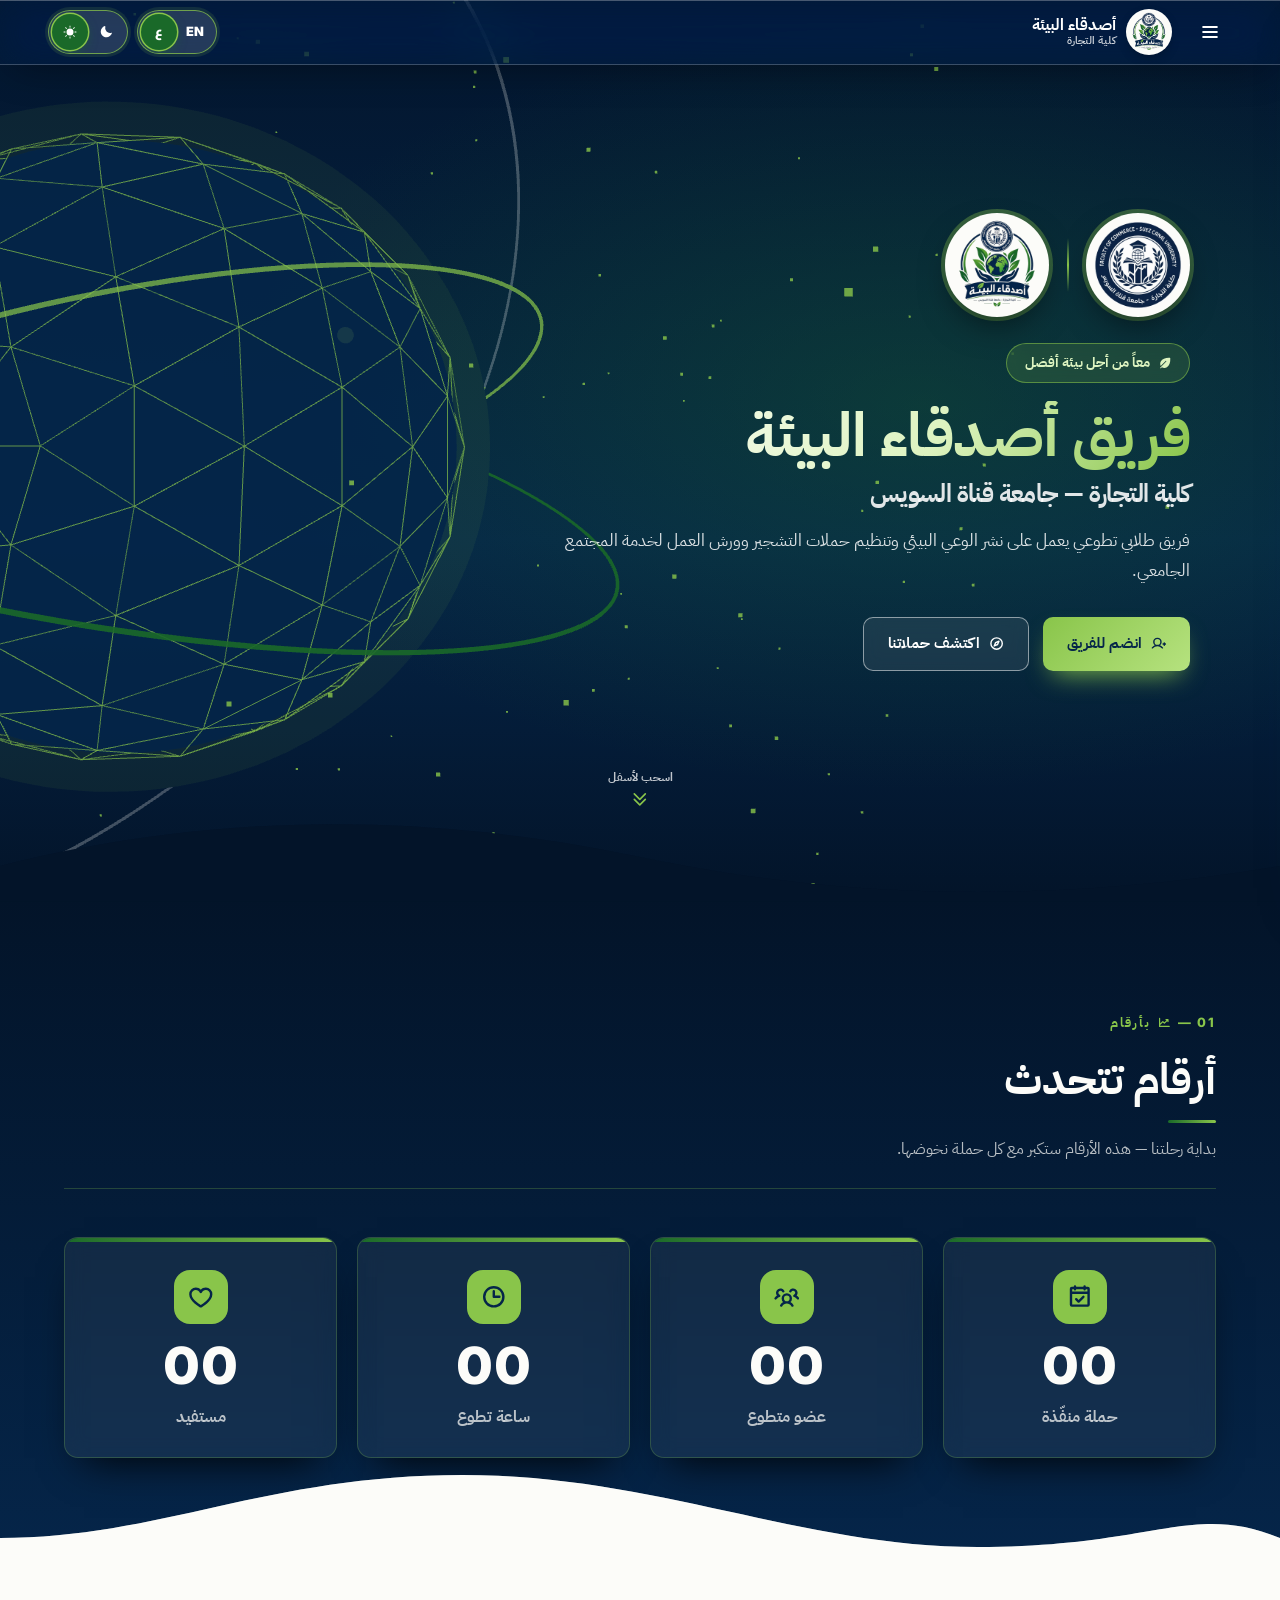
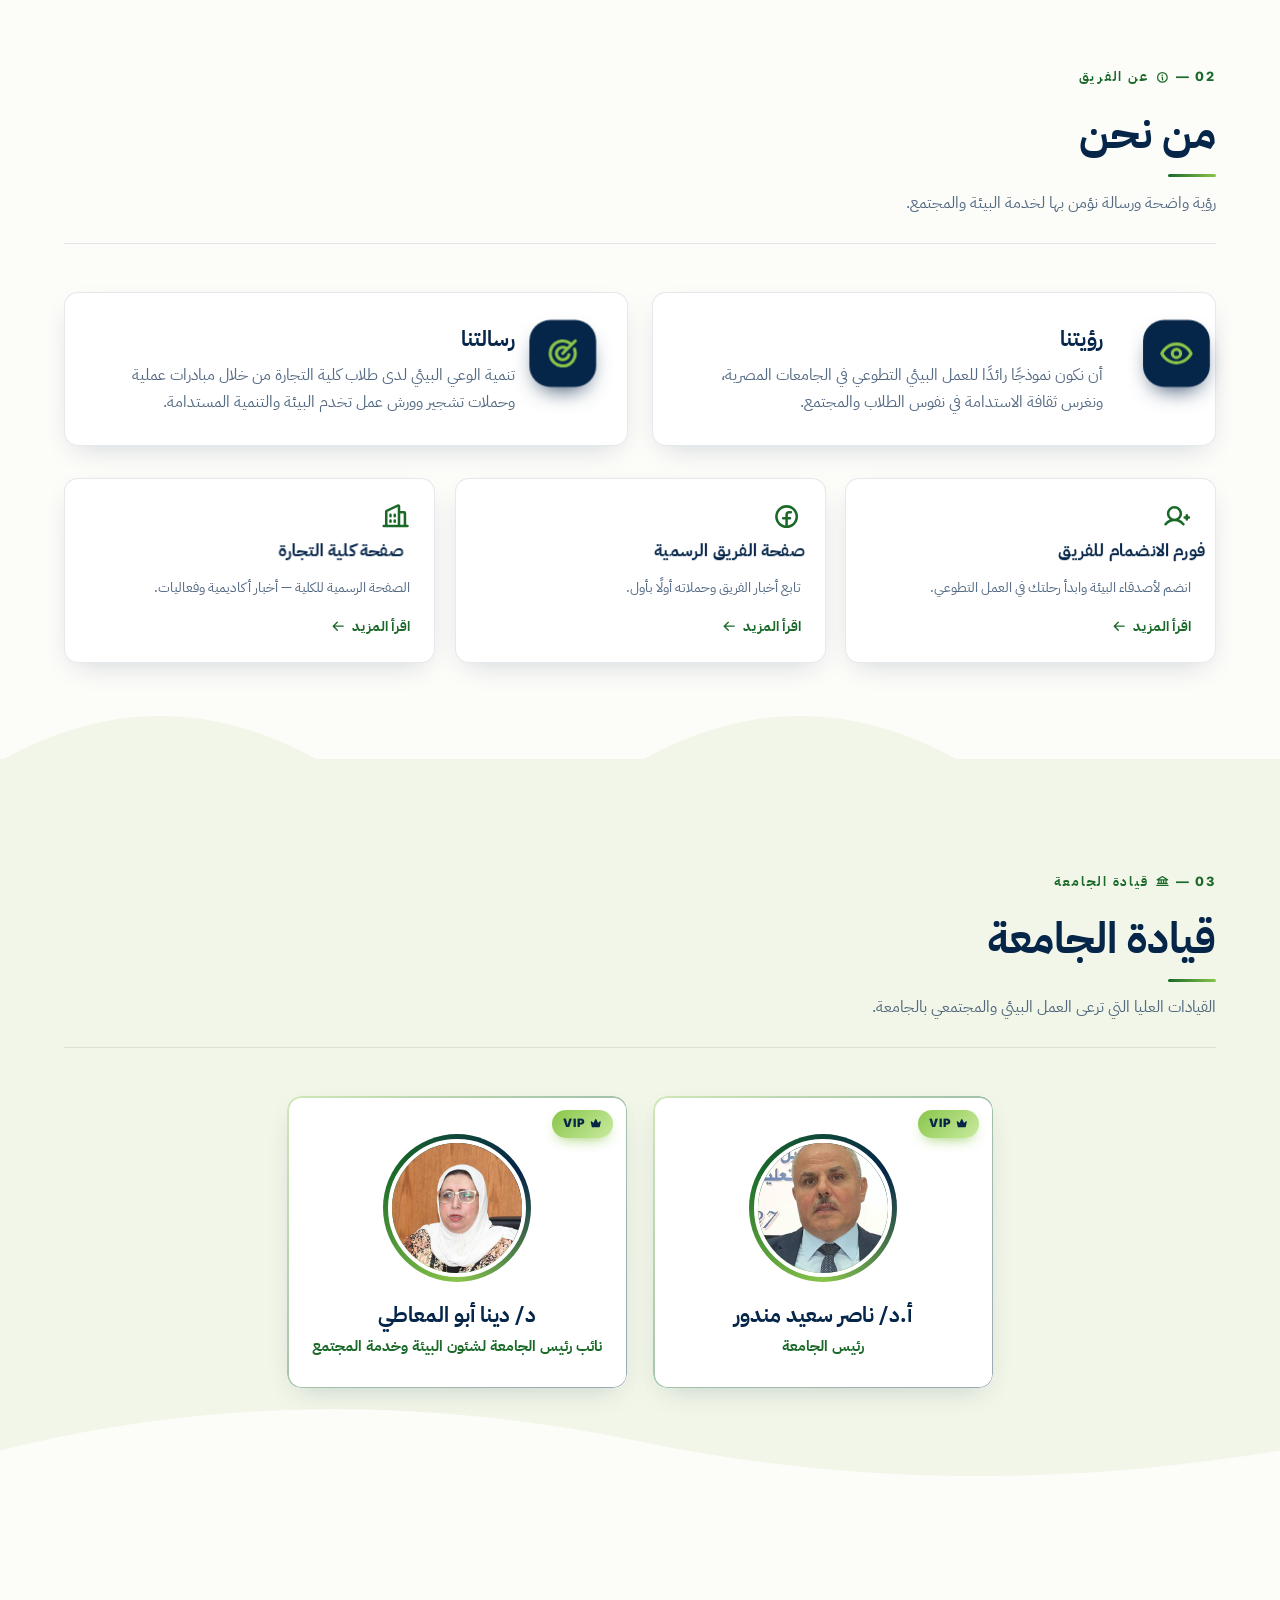
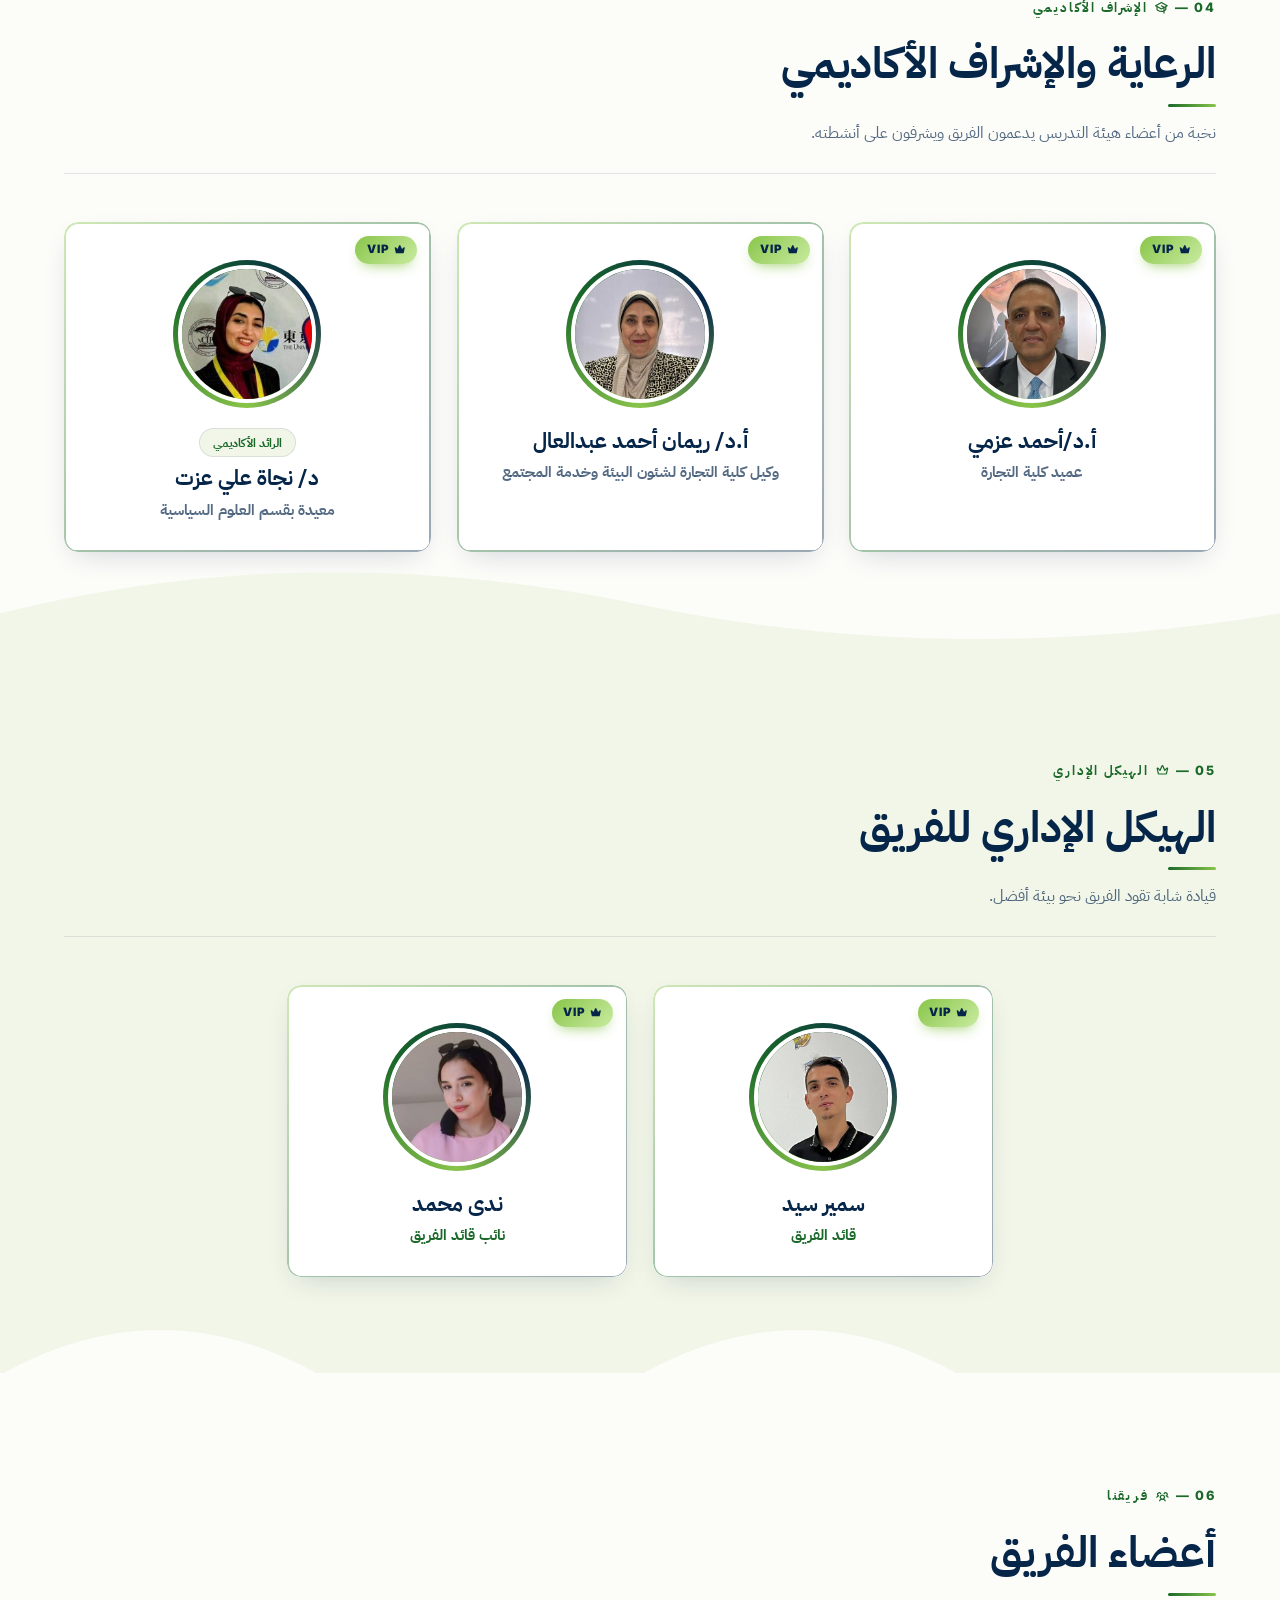
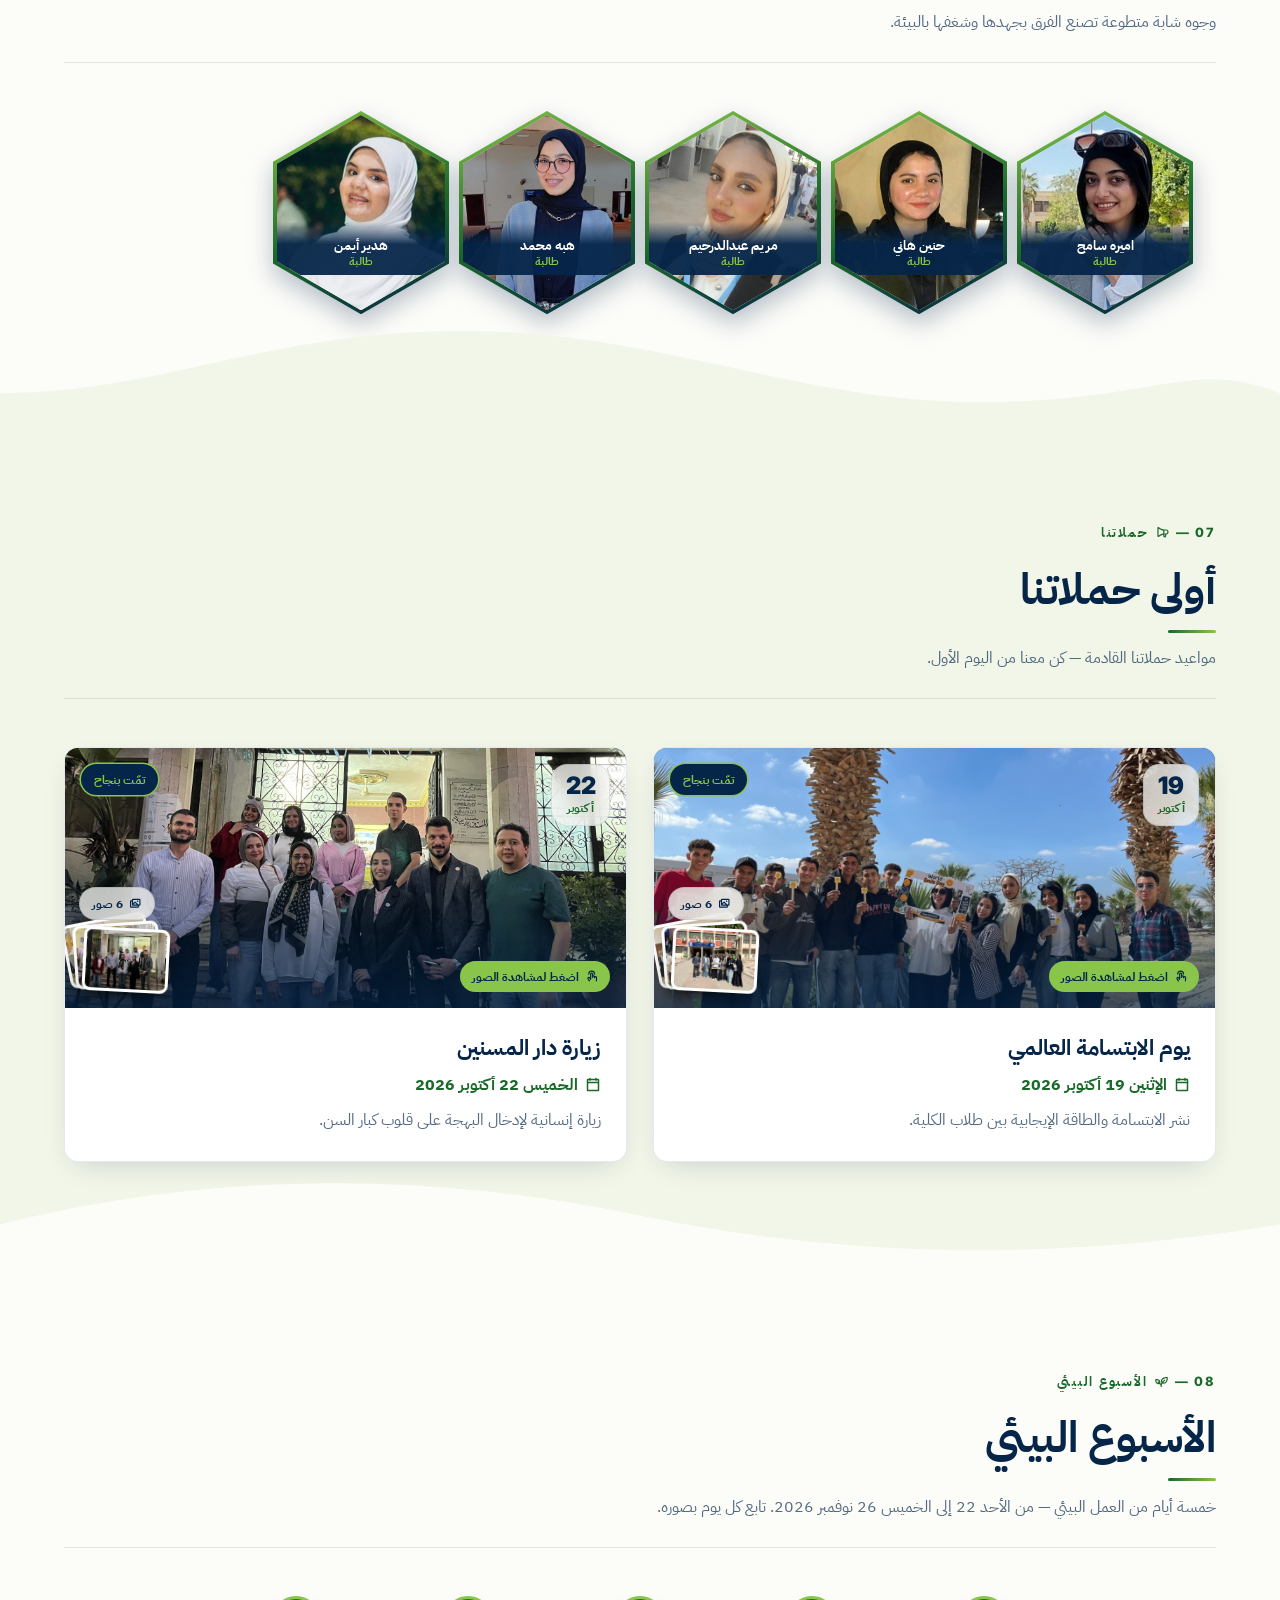
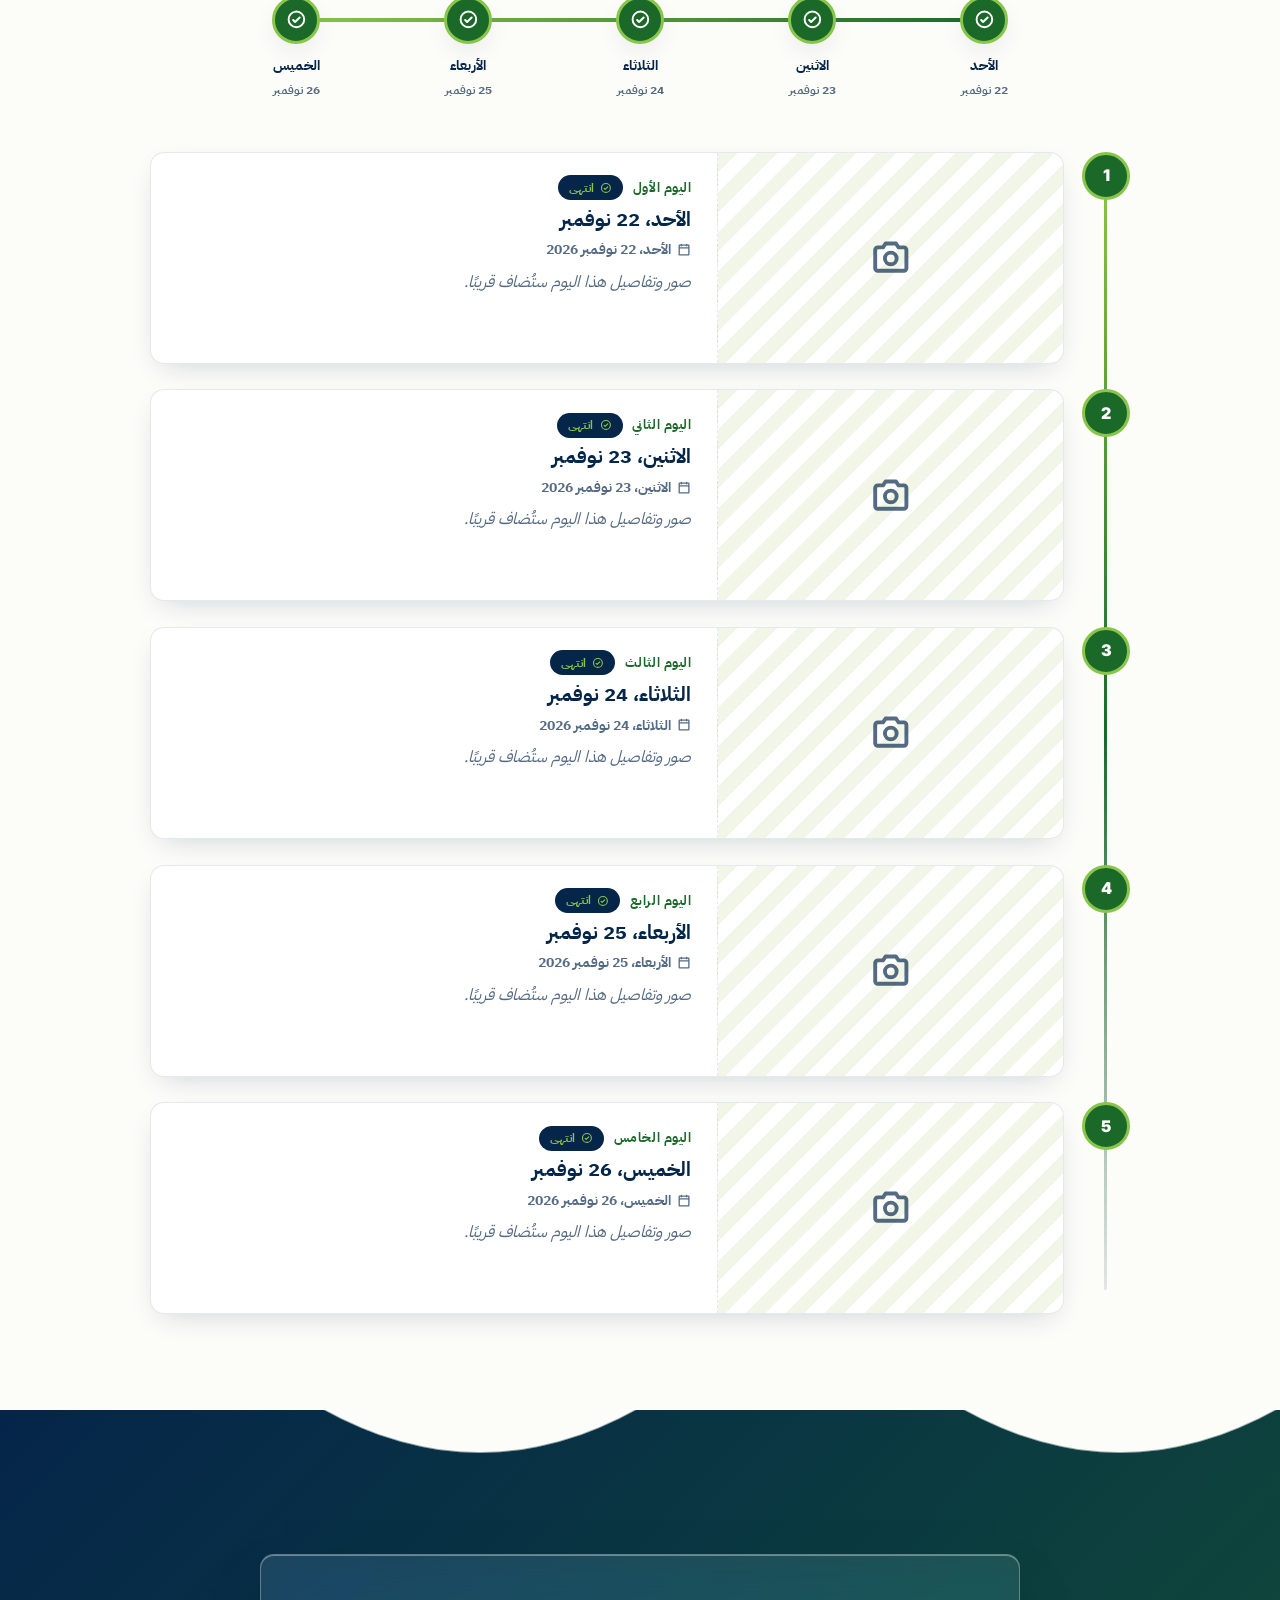
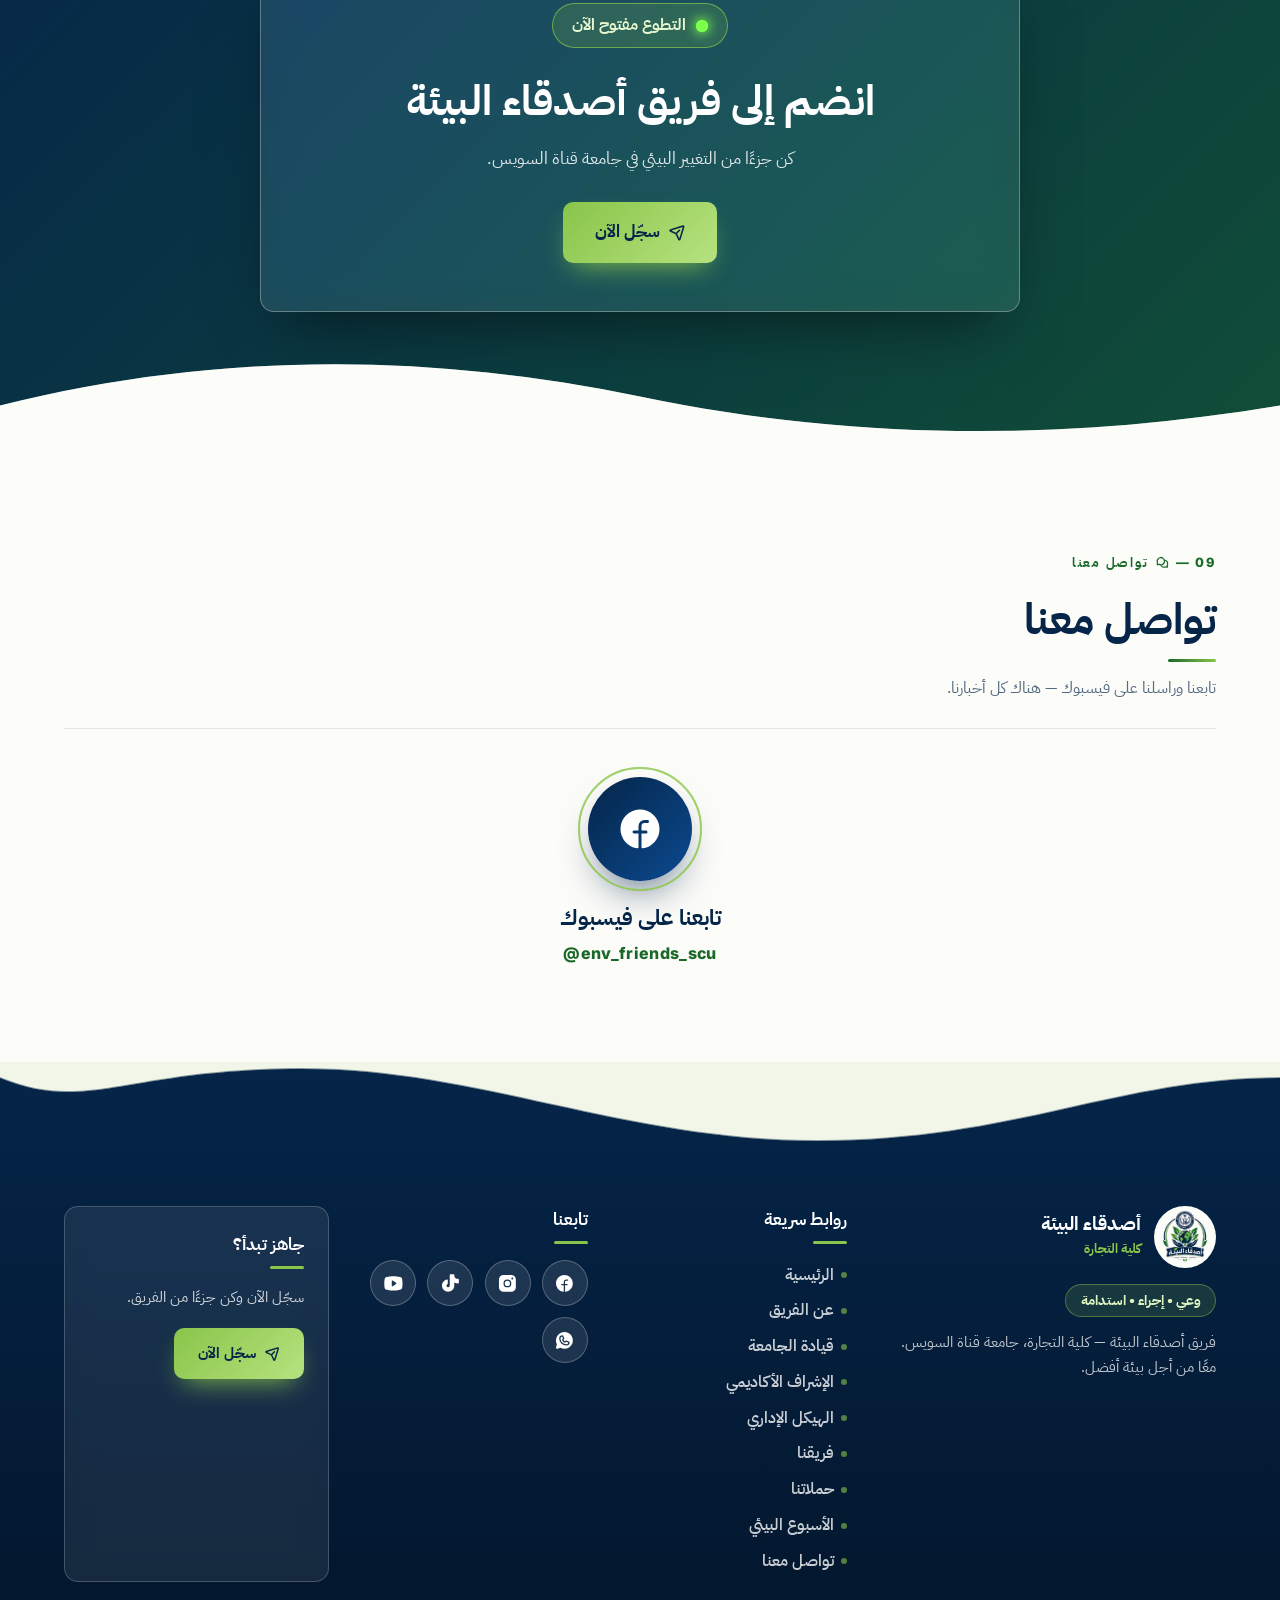
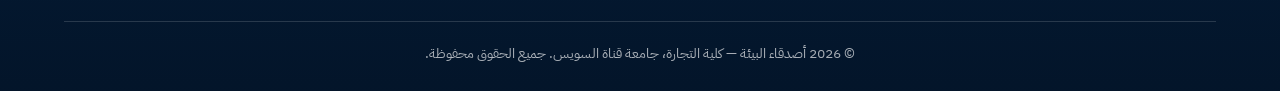
==== index.html @ d3c247b7 "Eco week section: day rail + timeline with per-day photo galleries Co-Authored-By: Claude Opus 5.5 <" ====
<!DOCTYPE html>
<html lang="ar" dir="rtl">
<head>
<meta charset="UTF-8" />
<meta name="viewport" content="width=device-width, initial-scale=1.0" />
<title>أصدقاء البيئة — كلية التجارة | جامعة قناة السويس</title>
<meta name="description" content="فريق أصدقاء البيئة — كلية التجارة، جامعة قناة السويس. معًا من أجل بيئة أفضل." />
<meta name="theme-color" content="#052549" />
<script>
  /* تطبيق الثيم واللغة قبل الرسم عشان مفيش وميض */
  (function(){
    try{
      var th = localStorage.getItem('ef-theme');
      if(!th) th = window.matchMedia && matchMedia('(prefers-color-scheme: dark)').matches ? 'dark' : 'light';
      var lg = localStorage.getItem('ef-lang') || 'ar';
      var d = document.documentElement;
      d.setAttribute('data-theme', th); d.setAttribute('data-lang', lg);
      d.setAttribute('lang', lg); d.setAttribute('dir', lg === 'ar' ? 'rtl' : 'ltr');
    }catch(e){}
  })();
</script>
<link rel="preconnect" href="https://fonts.googleapis.com">
<link rel="preconnect" href="https://fonts.gstatic.com" crossorigin>
<link href="https://fonts.googleapis.com/css2?family=IBM+Plex+Sans+Arabic:wght@400;600;700&family=Cairo:wght@400;600;700;800;900&family=Inter:wght@400;500;600;700;800;900&display=swap" rel="stylesheet">
<link rel="stylesheet" href="styles.css" />
<link rel="stylesheet" href="v2.css" />
<link rel="icon" type="image/png" href="./Gemini_Generated_Image_sizaexsizaexsiza-removebg-preview.png" />
</head>
<body>
<a class="skip-link" href="#stats" data-i18n="skip"></a>

<!-- ═════════ NAVBAR ═════════ -->
<header id="navbar" class="header">
  <div class="header-inner">
    <button class="icon-btn nav-burger" id="nav-burger" data-i18n-aria="menu"><i class="ph-bold ph-list"></i></button>
    <a href="#hero" class="nav-brand">
      <img id="brand-logo" alt="" />
      <span class="brand-text"><strong data-i18n="brand"></strong><small data-i18n="brandSub"></small></span>
    </a>
    <nav class="nav-desktop"><div class="nav-list" id="nav-list"></div></nav>
    <div class="nav-actions">
      <button class="switch lang-switch" id="lang-toggle" data-i18n-aria="langLabel" type="button">
        <span class="seg">ع</span><span class="seg">EN</span><span class="thumb"></span>
      </button>
      <button class="switch theme-switch" id="theme-toggle" role="switch" data-i18n-aria="themeLabel" type="button">
        <i class="ph-fill ph-sun seg"></i><i class="ph-fill ph-moon seg"></i><span class="thumb"></span>
      </button>
      <a href="#join" class="nav-cta" data-i18n="navJoin"></a>
    </div>
  </div>
</header>
<div class="drawer-overlay" id="drawer-overlay"></div>
<aside class="drawer" id="drawer">
  <button class="icon-btn drawer-close" id="drawer-close"><i class="ph-bold ph-x"></i></button>
  <div class="drawer-list" id="drawer-list"></div>
</aside>

<main>
<!-- ═════════ HERO ═════════ -->
<section id="hero" class="hero">
  <div class="hero-bg" data-bg="hero"></div>
  <div class="hero-overlay"></div>
  <div class="leaves" id="leaves" aria-hidden="true"></div>
  <canvas id="globe" aria-hidden="true"></canvas>
  <div class="hero-inner">
    <div class="hero-logos reveal">
      <img id="hero-logo-1" alt="" /><span class="logo-sep"></span><img id="hero-logo-2" alt="" />
    </div>
    <span class="hero-pill reveal"><i class="ph-fill ph-leaf"></i><span data-i18n="heroPill"></span></span>
    <h1 class="hero-title reveal"><span data-i18n="heroTitle"></span><em data-i18n="heroTitle2"></em></h1>
    <p class="hero-sub reveal" data-i18n="heroSub"></p>
    <div class="hero-buttons reveal">
      <a href="#join" class="btn btn-primary"><i class="ph-bold ph-user-plus"></i><span data-i18n="heroBtn1"></span></a>
      <a href="#campaigns" class="btn btn-ghost"><i class="ph-bold ph-compass"></i><span data-i18n="heroBtn2"></span></a>
    </div>
  </div>
  <a href="#stats" class="scroll-hint"><span data-i18n="scroll"></span><i class="ph-bold ph-caret-double-down"></i></a>
</section>

<!-- ═════════ STATS ═════════ -->
<section id="stats" class="section s-alt">
  <div class="wave" data-wave="1"></div>
  <div class="container">
    <header class="sec-head reveal"><span class="pill"><i class="ph-bold ph-chart-line-up"></i><span data-i18n="statsPill"></span></span><h2 data-i18n="statsTitle"></h2><p data-i18n="statsSub"></p></header>
    <div class="stats-grid" id="stats-grid"></div>
  </div>
</section>

<!-- ═════════ ABOUT ═════════ -->
<section id="about" class="section s-base">
  <div class="wave" data-wave="2"></div>
  <div class="container">
    <header class="sec-head reveal"><span class="pill"><i class="ph-bold ph-info"></i><span data-i18n="aboutPill"></span></span><h2 data-i18n="aboutTitle"></h2><p data-i18n="aboutSub"></p></header>
    <div class="about-cards" id="about-cards"></div>
    <div class="link-cards" id="link-cards"></div>
  </div>
</section>

<!-- ═════════ UNIVERSITY ═════════ -->
<section id="university" class="section s-alt">
  <div class="wave" data-wave="3"></div>
  <div class="container">
    <header class="sec-head reveal"><span class="pill"><i class="ph-bold ph-bank"></i><span data-i18n="univPill"></span></span><h2 data-i18n="univTitle"></h2><p data-i18n="univSub"></p></header>
    <div class="vip-grid leaders" id="university-grid"></div>
  </div>
</section>

<!-- ═════════ SUPERVISION ═════════ -->
<section id="supervision" class="section s-base">
  <div class="wave" data-wave="1"></div>
  <div class="container">
    <header class="sec-head reveal"><span class="pill"><i class="ph-bold ph-graduation-cap"></i><span data-i18n="supPill"></span></span><h2 data-i18n="supTitle"></h2><p data-i18n="supSub"></p></header>
    <div class="vip-grid" id="supervision-grid"></div>
  </div>
</section>

<!-- ═════════ LEADERSHIP ═════════ -->
<section id="leadership" class="section s-alt">
  <div class="wave" data-wave="1"></div>
  <div class="container">
    <header class="sec-head reveal"><span class="pill"><i class="ph-bold ph-crown-simple"></i><span data-i18n="leadPill"></span></span><h2 data-i18n="leadTitle"></h2><p data-i18n="leadSub"></p></header>
    <div class="vip-grid leaders" id="leadership-grid"></div>
  </div>
</section>

<!-- ═════════ TEAM ═════════ -->
<section id="team" class="section s-base">
  <div class="wave" data-wave="3"></div>
  <div class="container">
    <header class="sec-head reveal"><span class="pill"><i class="ph-bold ph-users-three"></i><span data-i18n="teamPill"></span></span><h2 data-i18n="teamTitle"></h2><p data-i18n="teamSub"></p></header>
    <div class="team-grid" id="team-grid"></div>
  </div>
</section>

<!-- ═════════ CAMPAIGNS ═════════ -->
<section id="campaigns" class="section s-alt">
  <div class="wave" data-wave="2"></div>
  <div class="container">
    <header class="sec-head reveal"><span class="pill"><i class="ph-bold ph-megaphone"></i><span data-i18n="campPill"></span></span><h2 data-i18n="campTitle"></h2><p data-i18n="campSub"></p></header>
    <div class="camp-grid" id="campaigns-grid"></div>
  </div>
</section>

<!-- ═════════ ECO WEEK ═════════ -->
<section id="eco-week" class="section s-base">
  <div class="wave" data-wave="1"></div>
  <div class="container">
    <header class="sec-head reveal"><span class="pill"><i class="ph-bold ph-plant"></i><span data-i18n="ecoPill"></span></span><h2 data-i18n="ecoTitle"></h2><p data-i18n="ecoSub"></p></header>
    <div class="eco-rail reveal" id="eco-rail"></div>
    <div class="eco-days" id="eco-days"></div>
  </div>
</section>

<!-- ═════════ JOIN ═════════ -->
<section id="join" class="section join">
  <div class="join-bg" data-bg="join"></div>
  <div class="join-overlay"></div>
  <div class="wave down" data-wave="3" data-from="base"></div>
  <div class="container join-inner">
    <div class="join-glass reveal">
      <span class="open-badge"><span class="pulse-dot"></span><span data-i18n="joinBadge"></span></span>
      <h2 data-i18n="joinTitle"></h2>
      <p data-i18n="joinSub"></p>
      <a href="#" class="btn btn-primary btn-lg" data-link="registrationForm"><i class="ph-bold ph-paper-plane-tilt"></i><span data-i18n="joinBtn"></span></a>
    </div>
  </div>
</section>

<!-- ═════════ CONTACT ═════════ -->
<section id="contact" class="section s-base contact">
  <div class="wave" data-wave="1"></div>
  <div class="container">
    <header class="sec-head reveal"><span class="pill"><i class="ph-bold ph-chats-circle"></i><span data-i18n="contactPill"></span></span><h2 data-i18n="contactTitle"></h2><p data-i18n="contactSub"></p></header>
    <a class="fb-orb reveal" id="contact-fb" target="_blank" rel="noopener">
      <span class="orb"><i class="ph-fill ph-facebook-logo"></i></span>
      <span class="orb-text"><strong data-i18n="contactFb"></strong><span id="contact-handle" dir="ltr"></span></span>
    </a>
  </div>
</section>
</main>

<!-- ═════════ FOOTER ═════════ -->
<footer class="footer">
  <div class="footer-bg" data-bg="footer"></div>
  <div class="footer-overlay"></div>
  <div class="wave down" data-wave="2" data-from="alt"></div>
  <div class="container footer-inner">
    <div class="footer-grid">
      <div class="footer-brand">
        <div class="footer-logo"><img id="footer-logo" alt="" /><div><strong data-i18n="brand"></strong><small data-i18n="brandSub"></small></div></div>
        <p class="footer-motto" data-i18n="footMotto"></p>
        <p class="footer-desc" data-i18n="footDesc"></p>
      </div>
      <div class="footer-col"><h3 data-i18n="footLinks"></h3><ul id="footer-links"></ul></div>
      <div class="footer-col"><h3 data-i18n="footFollow"></h3><div class="socials" id="socials"></div></div>
      <div class="footer-cta">
        <h3 data-i18n="footJoinTitle"></h3><p data-i18n="footJoinSub"></p>
        <a href="#" class="btn btn-primary" data-link="registrationForm"><i class="ph-bold ph-paper-plane-tilt"></i><span data-i18n="joinBtn"></span></a>
      </div>
    </div>
    <div class="footer-bottom"><p data-i18n="rights"></p></div>
  </div>
</footer>

<div class="toast" id="toast" role="status"></div>
<script src="config.js"></script>
<script src="icons.js"></script>
<script src="app.js"></script>
<script src="vendor/three.min.js"></script>
<script src="scene.js"></script>
</body>
</html>
---- styles.css ----
/* ════════════════════════════════════════════════════════════
   أصدقاء البيئة — الستايل
   الألوان الأساسية من اللوجو:
   #052549 كحلي · #1A6929 أخضر غامق · #89C54A أخضر فاتح · #FCFCF9 عاجي
════════════════════════════════════════════════════════════ */
:root{
  --navy:#052549; --emerald:#1A6929; --leaf:#89C54A; --ivory:#FCFCF9;
  --font-ar:'Cairo',system-ui,sans-serif; --font-en:'Inter','Cairo',system-ui,sans-serif;
  --max:1200px; --r:1.25rem;
  --ease:cubic-bezier(.2,.8,.2,1);
}
/* ── الوضع الفاتح ── */
:root,[data-theme="light"]{
  --bg:#FCFCF9; --bg-alt:#F1F6E8; --surface:#FFFFFF;
  --text:#052549; --muted:rgba(5,37,73,.68);
  --accent:#1A6929; --accent-2:#89C54A; --on-accent:#FCFCF9;
  --border:rgba(5,37,73,.1); --glass:rgba(252,252,249,.74);
  --shadow:0 10px 30px -12px rgba(5,37,73,.22); --shadow-lg:0 24px 50px -18px rgba(5,37,73,.35);
  --tile:#052549; --tile-ink:#89C54A;
}
/* ── الوضع الداكن ── */
[data-theme="dark"]{
  --bg:#052549; --bg-alt:#041d3b; --surface:#0A3265;
  --text:#FCFCF9; --muted:rgba(252,252,249,.72);
  --accent:#89C54A; --accent-2:#1A6929; --on-accent:#052549;
  --border:rgba(137,197,74,.2); --glass:rgba(5,37,73,.7);
  --shadow:0 10px 30px -12px rgba(0,0,0,.55); --shadow-lg:0 24px 50px -18px rgba(0,0,0,.7);
  --tile:#89C54A; --tile-ink:#052549;
}
*{box-sizing:border-box;margin:0;padding:0}
html{scroll-behavior:smooth;scroll-padding-top:90px}
body{font-family:var(--font-ar);background:var(--bg);color:var(--text);line-height:1.7;overflow-x:hidden;-webkit-font-smoothing:antialiased;transition:background .4s,color .4s}
[data-lang="en"] body{font-family:var(--font-en)}
img{max-width:100%;display:block}
a{color:inherit;text-decoration:none}
button{font:inherit;color:inherit;cursor:pointer;border:0;background:none}
ul{list-style:none}
.container{max-width:var(--max);margin:0 auto;padding:0 1.5rem;position:relative;z-index:3}

/* ═════ NAVBAR (بلور فخم) ═════ */
.header{position:fixed;top:14px;inset-inline:0;z-index:100;padding:0 14px;--nav-text:#fff}
.header.scrolled{--nav-text:var(--text)}
.header-inner{max-width:1240px;margin:0 auto;display:flex;align-items:center;gap:1rem;padding:.55rem .8rem .55rem 1rem;border-radius:999px;
  background:rgba(5,37,73,.28);border:1px solid rgba(255,255,255,.22);
  backdrop-filter:blur(22px) saturate(170%);-webkit-backdrop-filter:blur(22px) saturate(170%);
  box-shadow:0 12px 40px -14px rgba(0,0,0,.45),inset 0 1px 0 rgba(255,255,255,.28);transition:all .45s var(--ease);color:var(--nav-text)}
.header.scrolled .header-inner{background:var(--glass);border-color:var(--border);box-shadow:0 14px 40px -16px rgba(5,37,73,.4),inset 0 1px 0 rgba(255,255,255,.4);padding-block:.4rem}
.nav-brand{display:flex;align-items:center;gap:.65rem;flex-shrink:0}
.nav-brand img{width:46px;height:46px;object-fit:contain;background:var(--ivory);border-radius:50%;padding:3px;box-shadow:0 4px 12px -4px rgba(0,0,0,.4)}
.brand-text{display:flex;flex-direction:column;line-height:1.15}
.brand-text strong{font-weight:900;font-size:1rem}
.brand-text small{font-size:.7rem;opacity:.8;font-weight:600}
.nav-desktop{flex:1;display:flex;justify-content:center}
.nav-list{display:flex;gap:.15rem}
.nav-list a{position:relative;font-size:.85rem;font-weight:700;padding:.45rem .8rem;border-radius:999px;color:var(--nav-text);opacity:.9;transition:all .25s}
.nav-list a:hover{background:rgba(137,197,74,.2);opacity:1}
.nav-list a.active{background:var(--emerald);color:#fff;opacity:1;box-shadow:0 0 0 1.5px var(--leaf),0 6px 16px -6px rgba(26,105,41,.8)}
.nav-actions{display:flex;align-items:center;gap:.55rem;margin-inline-start:auto}
.nav-cta{font-weight:800;font-size:.85rem;padding:.55rem 1.2rem;border-radius:999px;color:var(--navy);background:linear-gradient(135deg,var(--leaf),#B6E27F);box-shadow:0 8px 20px -8px rgba(137,197,74,.9);transition:transform .2s,box-shadow .2s;white-space:nowrap}
.nav-cta:hover{transform:translateY(-2px);box-shadow:0 12px 24px -8px rgba(137,197,74,1)}
.icon-btn{width:44px;height:44px;border-radius:50%;display:grid;place-items:center;font-size:1.25rem}
.nav-burger{display:none;color:var(--nav-text)}

/* ── أزرار التبديل (لغة + ثيم) ── */
.switch{position:relative;direction:ltr;display:inline-grid;grid-auto-flow:column;grid-auto-columns:1fr;align-items:center;height:44px;padding:3px;border-radius:999px;
  background:rgba(255,255,255,.14);border:1.5px solid rgba(137,197,74,.75);box-shadow:0 0 0 3px rgba(137,197,74,.12);transition:all .3s;overflow:hidden;isolation:isolate}
.header.scrolled .switch{background:var(--bg-alt);border-color:var(--accent)}
.switch:hover{box-shadow:0 0 0 4px rgba(137,197,74,.28)}
.switch .seg{position:relative;z-index:2;width:36px;height:100%;display:grid;place-items:center;font-size:.8rem;font-weight:900;color:var(--nav-text);transition:color .3s;font-family:var(--font-en)}
.switch .seg.ph-fill{font-size:1.05rem}
.switch .thumb{position:absolute;z-index:1;top:3px;bottom:3px;inset-inline-start:3px;width:36px;border-radius:999px;background:var(--emerald);box-shadow:0 0 0 1.5px var(--leaf),0 4px 12px -2px rgba(26,105,41,.7);transition:transform .4s var(--ease)}
[data-lang="en"] .lang-switch .thumb{transform:translateX(36px)}
[data-theme="dark"] .theme-switch .thumb{transform:translateX(36px)}
.lang-switch .seg:nth-child(1){color:#fff}
[data-lang="en"] .lang-switch .seg:nth-child(1){color:var(--nav-text)}
[data-lang="en"] .lang-switch .seg:nth-child(2){color:#fff}
.theme-switch .ph-sun{color:#fff}
[data-theme="dark"] .theme-switch .ph-sun{color:var(--nav-text)}
[data-theme="dark"] .theme-switch .ph-moon{color:#052549}
/* مهم: ثيم/لغة بدون ما الـthumb يتأثر باتجاه الصفحة */
.switch .thumb{inset-inline-start:auto;left:3px}

/* ── Drawer ── */
.drawer-overlay{position:fixed;inset:0;background:rgba(3,20,40,.55);backdrop-filter:blur(4px);opacity:0;pointer-events:none;transition:opacity .3s;z-index:110}
.drawer{position:fixed;top:0;bottom:0;inset-inline-start:0;width:min(320px,86vw);background:var(--bg);z-index:120;padding:5rem 1.5rem 2rem;transform:translateX(-105%);transition:transform .4s var(--ease);border-inline-end:1px solid var(--border);box-shadow:var(--shadow-lg)}
[dir="rtl"] .drawer{transform:translateX(105%)}
.drawer.open{transform:none!important}.drawer-overlay.open{opacity:1;pointer-events:auto}
.drawer-close{position:absolute;top:1rem;inset-inline-end:1rem;background:var(--bg-alt)}
.drawer-list{display:flex;flex-direction:column;gap:.35rem}
.drawer-list a{padding:.85rem 1.1rem;border-radius:1rem;font-weight:800;transition:background .2s}
.drawer-list a:hover,.drawer-list a.active{background:var(--bg-alt);color:var(--accent)}

/* ═════ أزرار ═════ */
.btn{display:inline-flex;align-items:center;gap:.55rem;font-weight:800;font-size:.95rem;padding:.8rem 1.5rem;border-radius:999px;transition:transform .2s,box-shadow .25s,background .25s;cursor:pointer}
.btn-primary{background:linear-gradient(135deg,var(--leaf),#B6E27F);color:var(--navy);box-shadow:0 12px 26px -10px rgba(137,197,74,.9)}
.btn-primary:hover{transform:translateY(-3px);box-shadow:0 18px 30px -10px rgba(137,197,74,1)}
.btn-ghost{color:#fff;border:1.5px solid rgba(255,255,255,.5);background:rgba(255,255,255,.08);backdrop-filter:blur(8px)}
.btn-ghost:hover{background:rgba(255,255,255,.2);transform:translateY(-3px)}
.btn-lg{font-size:1.05rem;padding:1rem 2rem}

/* ═════ HERO ═════ */
.hero{position:relative;min-height:100svh;display:grid;place-items:center;text-align:center;color:#fff;overflow:hidden;padding:8rem 1.5rem 9rem;background:var(--navy)}
.hero-bg,.join-bg,.footer-bg{position:absolute;inset:0;background-size:cover;background-position:center;background-color:var(--navy)}
.hero-bg{animation:kenburns 26s ease-in-out infinite alternate}
@keyframes kenburns{from{transform:scale(1)}to{transform:scale(1.12)}}
.hero-overlay{position:absolute;inset:0;background:
  radial-gradient(ellipse at 50% 35%,rgba(5,37,73,.35),rgba(5,37,73,.88) 75%),
  linear-gradient(180deg,rgba(5,37,73,.72),rgba(5,37,73,.55) 50%,rgba(5,37,73,.92))}
.hero-inner{position:relative;z-index:3;max-width:860px}
.hero-logos{display:flex;align-items:center;justify-content:center;gap:1.1rem;margin-bottom:1.6rem}
.hero-logos img{width:104px;height:104px;object-fit:contain;background:var(--ivory);border-radius:50%;padding:6px;box-shadow:0 14px 34px -10px rgba(0,0,0,.6),0 0 0 4px rgba(137,197,74,.35)}
.logo-sep{width:2px;height:54px;background:linear-gradient(transparent,var(--leaf),transparent)}
.hero-pill{display:inline-flex;align-items:center;gap:.5rem;padding:.45rem 1.1rem;border-radius:999px;background:rgba(137,197,74,.16);border:1px solid rgba(137,197,74,.55);color:#DDF3C0;font-weight:700;font-size:.88rem;backdrop-filter:blur(8px)}
.hero-title{margin:1.1rem 0;font-weight:900;font-size:clamp(2.2rem,6vw,4.2rem);line-height:1.15}
.hero-title span{display:block;background:linear-gradient(120deg,#fff,#DDF3C0 60%,var(--leaf));-webkit-background-clip:text;background-clip:text;color:transparent}
.hero-title em{display:block;font-style:normal;font-weight:700;font-size:clamp(1.05rem,2.4vw,1.55rem);margin-top:.6rem;color:rgba(255,255,255,.88)}
.hero-sub{max-width:640px;margin:0 auto 2rem;color:rgba(255,255,255,.85);font-size:1.08rem}
.hero-buttons{display:flex;gap:.9rem;justify-content:center;flex-wrap:wrap}
.scroll-hint{position:absolute;bottom:92px;inset-inline:0;margin:auto;width:max-content;z-index:3;display:flex;flex-direction:column;align-items:center;gap:.2rem;font-size:.72rem;font-weight:700;color:rgba(255,255,255,.75);animation:bob 2s ease-in-out infinite}
.scroll-hint svg{font-size:1.1rem;color:var(--leaf)}
@keyframes bob{50%{transform:translateY(7px)}}
/* أوراق متساقطة بتنزل من الهيرو للقسم اللي بعده */
.leaves{position:absolute;inset:0;z-index:2;pointer-events:none;overflow:hidden}
.leaf{position:absolute;top:-8%;color:var(--leaf);opacity:0;animation:fall linear infinite;filter:drop-shadow(0 4px 8px rgba(0,0,0,.3))}
@keyframes fall{0%{transform:translate3d(0,-10vh,0) rotate(0);opacity:0}10%{opacity:.85}85%{opacity:.7}100%{transform:translate3d(var(--dx),112vh,0) rotate(var(--rot));opacity:0}}

/* ═════ تحويلات الأقسام (بدل الخط): موجات متحركة بطبقتين ═════ */
.section{position:relative;padding:7rem 0 6rem}
.s-base{background:var(--bg)}
.s-alt{background:var(--bg-alt)}
.wave{position:absolute;inset-inline:0;top:1px;height:clamp(46px,7vw,92px);transform:translateY(-100%);z-index:4;pointer-events:none;overflow:hidden;direction:ltr}
.s-base>.wave{color:var(--bg)}.s-alt>.wave{color:var(--bg-alt)}
.wave::before,.wave::after{content:"";position:absolute;bottom:-1px;left:0;width:200%;height:100%;background:currentColor;
  -webkit-mask:var(--wp) 0 100%/50% 100% repeat-x;mask:var(--wp) 0 100%/50% 100% repeat-x;animation:drift 16s linear infinite}
.wave::before{opacity:.4;animation-duration:26s}
@keyframes drift{to{transform:translateX(-50%)}}
.wave::before{animation-name:drift2}
@keyframes drift2{from{transform:translateX(-50%)}to{transform:translateX(0)}}
.wave[data-wave="1"]{--wp:url("data:image/svg+xml,%3Csvg xmlns='http://www.w3.org/2000/svg' viewBox='0 0 1440 100' preserveAspectRatio='none'%3E%3Cpath d='M0 60C240 0 480 0 720 50S1200 100 1440 60V100H0Z'/%3E%3C/svg%3E")}
.wave[data-wave="2"]{--wp:url("data:image/svg+xml,%3Csvg xmlns='http://www.w3.org/2000/svg' viewBox='0 0 1440 100' preserveAspectRatio='none'%3E%3Cpath d='M0 80C180 80 300 10 520 10S900 90 1100 90 1340 40 1440 80V100H0Z'/%3E%3C/svg%3E")}
.wave[data-wave="3"]{--wp:url("data:image/svg+xml,%3Csvg xmlns='http://www.w3.org/2000/svg' viewBox='0 0 1440 100' preserveAspectRatio='none'%3E%3Cpath d='M0 100Q180 0 360 100T720 100T1080 100T1440 100V100H0Z'/%3E%3C/svg%3E")}
/* موجة نازلة جوه الأقسام اللي خلفيتها صورة */
.wave.down{top:-1px;transform:rotate(180deg)}
.wave.down[data-from="alt"]{color:var(--bg-alt)}.wave.down[data-from="base"]{color:var(--bg)}

/* ═════ رأس الأقسام ═════ */
.sec-head{text-align:center;max-width:680px;margin:0 auto 3.2rem}
.pill{display:inline-flex;align-items:center;gap:.45rem;padding:.4rem 1rem;border-radius:999px;background:var(--surface);border:1px solid var(--border);color:var(--accent);font-weight:800;font-size:.85rem;box-shadow:var(--shadow)}
.sec-head h2{font-size:clamp(1.8rem,4vw,2.7rem);font-weight:900;margin:.8rem 0 .4rem;line-height:1.25}
.sec-head h2::after{content:"";display:block;width:64px;height:5px;border-radius:9px;margin:.8rem auto 0;background:linear-gradient(90deg,var(--emerald),var(--leaf))}
.sec-head p{color:var(--muted)}

/* ═════ الأرقام (عداد odometer) ═════ */
.stats-grid{display:grid;grid-template-columns:repeat(4,1fr);gap:1.25rem}
.stat-card{position:relative;text-align:center;padding:2rem 1rem 1.6rem;border-radius:var(--r);background:var(--surface);border:1px solid var(--border);box-shadow:var(--shadow);transition:transform .3s var(--ease),box-shadow .3s;overflow:hidden}
.stat-card::before{content:"";position:absolute;inset-inline:0;top:0;height:4px;background:linear-gradient(90deg,var(--emerald),var(--leaf))}
.stat-card:hover{transform:translateY(-8px);box-shadow:var(--shadow-lg)}
.stat-icon{width:54px;height:54px;border-radius:16px;margin:0 auto 1rem;display:grid;place-items:center;font-size:1.6rem;background:var(--tile);color:var(--tile-ink)}
.odo{display:inline-flex;direction:ltr;font-family:var(--font-en);font-weight:900;font-size:clamp(2.2rem,4.4vw,3.2rem);line-height:1;color:var(--text);align-items:center;gap:.04em}
.odo .plus{color:var(--accent);margin-inline-end:.08em}
.od{display:inline-block;height:1em;overflow:hidden}
.od-strip{display:flex;flex-direction:column;transition:transform 2.6s var(--ease)}
.od-strip span{height:1em;line-height:1;display:block;text-align:center}
.stat-label{display:block;margin-top:.7rem;font-weight:700;color:var(--muted)}

/* ═════ من نحن ═════ */
.about-cards{display:grid;grid-template-columns:repeat(2,1fr);gap:1.5rem;margin-bottom:2rem}
.about-card{display:flex;gap:1.2rem;padding:1.8rem;border-radius:var(--r);background:var(--surface);border:1px solid var(--border);box-shadow:var(--shadow);transition:transform .3s var(--ease),box-shadow .3s}
.about-card:hover{transform:translateY(-6px);box-shadow:var(--shadow-lg)}
.about-ico{flex:0 0 64px;height:64px;border-radius:20px;display:grid;place-items:center;font-size:2rem;background:var(--tile);color:var(--tile-ink);box-shadow:0 10px 22px -10px var(--tile)}
.about-card h3{font-size:1.3rem;font-weight:900;margin-bottom:.3rem}
.about-card p{color:var(--muted)}
.link-cards{display:grid;grid-template-columns:repeat(3,1fr);gap:1.25rem}
.link-card{display:flex;flex-direction:column;gap:.5rem;padding:1.5rem;border-radius:var(--r);background:var(--surface);border:1px solid var(--border);box-shadow:var(--shadow);transition:all .3s var(--ease)}
.link-card:hover{transform:translateY(-6px);border-color:var(--accent);box-shadow:var(--shadow-lg)}
.link-card .lc-ico{font-size:1.7rem;color:var(--accent)}
.link-card h4{font-weight:800;font-size:1.05rem}
.link-card p{color:var(--muted);font-size:.9rem;flex:1}
.link-card .more{display:inline-flex;align-items:center;gap:.4rem;font-weight:800;color:var(--accent);font-size:.9rem;margin-top:.4rem}
.link-card .more svg{transition:transform .25s}
.link-card:hover .more svg{transform:translateX(-5px)}
[dir="ltr"] .link-card:hover .more svg{transform:translateX(5px)}

/* ═════ كروت VIP ═════ */
.vip-grid{display:grid;grid-template-columns:repeat(3,1fr);gap:1.6rem;justify-content:center}
.vip-grid.leaders{grid-template-columns:repeat(2,minmax(0,340px));justify-content:center}
.vip-card{position:relative;padding:2.4rem 1.5rem 1.8rem;text-align:center;border-radius:1.5rem;background:var(--surface);box-shadow:var(--shadow);overflow:hidden;isolation:isolate;transition:transform .4s var(--ease),box-shadow .4s}
.vip-card::before{content:"";position:absolute;inset:0;border-radius:inherit;padding:1.5px;background:linear-gradient(135deg,var(--leaf),var(--emerald),var(--navy));
  -webkit-mask:linear-gradient(#000 0 0) content-box,linear-gradient(#000 0 0);-webkit-mask-composite:xor;mask:linear-gradient(#000 0 0) content-box exclude,linear-gradient(#000 0 0);opacity:.4;transition:opacity .4s;z-index:3;pointer-events:none}
.vip-card::after{content:"";position:absolute;inset:0;background:linear-gradient(115deg,transparent 40%,rgba(137,197,74,.28) 50%,transparent 60%);transform:translateX(-120%);transition:transform .9s var(--ease);z-index:2;pointer-events:none}
.vip-card:hover{transform:translateY(-12px) scale(1.02);box-shadow:var(--shadow-lg),0 0 0 4px rgba(137,197,74,.18)}
.vip-card:hover::before{opacity:1}.vip-card:hover::after{transform:translateX(120%)}
.vip-badge{position:absolute;top:14px;inset-inline-start:14px;z-index:4;display:inline-flex;align-items:center;gap:.3rem;padding:.25rem .7rem;border-radius:999px;font-size:.72rem;font-weight:900;letter-spacing:.08em;font-family:var(--font-en);color:var(--navy);background:linear-gradient(135deg,var(--leaf),#C9EBA0);box-shadow:0 6px 14px -6px rgba(137,197,74,.9)}
.vip-photo{position:relative;width:148px;height:148px;margin:0 auto 1.2rem;border-radius:50%;padding:5px;background:conic-gradient(from 180deg,var(--leaf),var(--emerald),var(--navy),var(--leaf));transition:transform .6s var(--ease)}
.vip-card:hover .vip-photo{transform:rotate(6deg) scale(1.05)}
.vip-photo>*{width:100%;height:100%;border-radius:50%;object-fit:cover;border:4px solid var(--surface);transition:transform .6s var(--ease)}
.vip-card:hover .vip-photo>*{transform:rotate(-6deg)}
.vip-mono{display:grid;place-items:center;font-weight:900;font-size:2.6rem;color:var(--tile-ink);background:var(--tile)}
.vip-chip{display:inline-block;margin-bottom:.5rem;padding:.2rem .8rem;border-radius:999px;font-size:.78rem;font-weight:800;color:var(--accent);background:var(--bg-alt);border:1px solid var(--border)}
.vip-card h3{font-size:1.3rem;font-weight:900;line-height:1.3}
.vip-title{margin-top:.35rem;color:var(--muted);font-weight:700;font-size:.93rem}
.leaders .vip-title{color:var(--accent)}

/* ═════ الحملات ═════ */
.camp-grid{display:grid;grid-template-columns:repeat(2,minmax(0,1fr));gap:1.6rem}
.camp-card{position:relative;border-radius:1.5rem;overflow:hidden;background:var(--surface);border:1px solid var(--border);box-shadow:var(--shadow);transition:transform .4s var(--ease),box-shadow .4s}
.camp-card:hover{transform:translateY(-8px);box-shadow:var(--shadow-lg)}
.camp-img{position:relative;height:260px;overflow:hidden;background:linear-gradient(135deg,var(--emerald),var(--navy))}
.camp-img .bgimg{position:absolute;inset:0;background-size:cover;background-position:center;transition:transform .8s var(--ease)}
.camp-card:hover .bgimg{transform:scale(1.1)}
.camp-img::after{content:"";position:absolute;inset:0;background:linear-gradient(180deg,transparent 40%,rgba(5,37,73,.7))}
.camp-fallback{position:absolute;inset:0;display:grid;place-items:center;font-size:4rem;color:rgba(255,255,255,.4)}
.date-badge{position:absolute;top:16px;inset-inline-start:16px;z-index:3;text-align:center;padding:.5rem .85rem;border-radius:1rem;background:var(--glass);backdrop-filter:blur(10px);border:1px solid var(--border);line-height:1.1;color:var(--text)}
.date-badge b{display:block;font-size:1.5rem;font-weight:900;font-family:var(--font-en)}.date-badge span{font-size:.75rem;font-weight:800;color:var(--accent)}
.soon{position:absolute;top:16px;inset-inline-end:16px;z-index:3;padding:.3rem .8rem;border-radius:999px;font-size:.78rem;font-weight:900;background:var(--emerald);color:#fff;box-shadow:0 0 0 1.5px var(--leaf)}
.camp-body{padding:1.4rem 1.6rem 1.7rem}
.camp-body h3{font-size:1.35rem;font-weight:900}
.camp-date{display:flex;align-items:center;gap:.4rem;color:var(--accent);font-weight:800;margin:.3rem 0 .5rem}
.camp-body p{color:var(--muted)}

/* ═════ الانضمام ═════ */
.join{padding:9rem 0 8rem;overflow:hidden;color:#fff}
.join-bg{filter:blur(3px) saturate(1.1);transform:scale(1.06)}
.join-overlay{position:absolute;inset:0;background:linear-gradient(135deg,rgba(5,37,73,.82),rgba(26,105,41,.6))}
.join-glass{max-width:760px;margin:0 auto;text-align:center;padding:3rem 2rem;border-radius:2rem;background:rgba(255,255,255,.1);border:1px solid rgba(255,255,255,.3);backdrop-filter:blur(18px) saturate(150%);-webkit-backdrop-filter:blur(18px) saturate(150%);box-shadow:0 30px 60px -24px rgba(0,0,0,.55),inset 0 1px 0 rgba(255,255,255,.35)}
.join-glass h2{font-size:clamp(1.7rem,4vw,2.6rem);font-weight:900;margin:1.1rem 0 .5rem}
.join-glass p{color:rgba(255,255,255,.88);margin-bottom:1.8rem;font-size:1.05rem}
.open-badge{display:inline-flex;align-items:center;gap:.65rem;padding:.5rem 1.2rem;border-radius:999px;background:rgba(137,197,74,.18);border:1px solid rgba(137,197,74,.7);font-weight:800;color:#E6F7CF}
.pulse-dot{position:relative;width:12px;height:12px;border-radius:50%;background:#7CFF4A;box-shadow:0 0 12px 2px rgba(124,255,74,.9)}
.pulse-dot::before,.pulse-dot::after{content:"";position:absolute;inset:0;border-radius:50%;background:#7CFF4A;animation:ping 1.8s cubic-bezier(0,0,.2,1) infinite}
.pulse-dot::after{animation-delay:.9s}
@keyframes ping{0%{transform:scale(1);opacity:.8}100%{transform:scale(3.2);opacity:0}}

/* ═════ تواصل ═════ */
.fb-orb{display:flex;flex-direction:column;align-items:center;gap:1.1rem;width:max-content;max-width:100%;margin:0 auto}
.orb{position:relative;width:104px;height:104px;border-radius:50%;display:grid;place-items:center;font-size:3rem;color:#fff;background:linear-gradient(135deg,var(--navy),#0B4A8F);box-shadow:0 20px 40px -14px rgba(5,37,73,.7);transition:transform .4s var(--ease)}
[data-theme="dark"] .orb{background:linear-gradient(135deg,var(--emerald),var(--leaf));color:var(--navy)}
.orb::before,.orb::after{content:"";position:absolute;inset:-10px;border-radius:50%;border:2px solid var(--accent-2);opacity:.55;animation:ring 3s ease-out infinite}
.orb::after{animation-delay:1.5s}
@keyframes ring{0%{transform:scale(.9);opacity:.7}100%{transform:scale(1.55);opacity:0}}
.fb-orb:hover .orb{transform:scale(1.1) rotate(-6deg)}
.orb-text{display:flex;flex-direction:column;align-items:center;gap:.2rem}
.orb-text strong{font-size:1.4rem;font-weight:900}
.orb-text span{color:var(--accent);font-weight:800;font-family:var(--font-en);letter-spacing:.02em}

/* ═════ الفوتر ═════ */
.footer{position:relative;color:#fff;overflow:hidden;padding:9rem 0 1.6rem;margin-top:-1px}
.footer-bg{filter:blur(4px);transform:scale(1.08)}
.footer-overlay{position:absolute;inset:0;background:linear-gradient(180deg,rgba(5,37,73,.9),rgba(3,20,40,.95))}
.footer-grid{display:grid;grid-template-columns:1.5fr 1fr 1fr 1.2fr;gap:2.4rem;padding-bottom:2.4rem}
.footer-logo{display:flex;align-items:center;gap:.8rem;margin-bottom:1rem}
.footer-logo img{width:62px;height:62px;object-fit:contain;background:var(--ivory);border-radius:50%;padding:4px}
.footer-logo strong{display:block;font-weight:900;font-size:1.2rem;line-height:1.2}.footer-logo small{color:var(--leaf);font-weight:700}
.footer-motto{display:inline-block;padding:.25rem .9rem;border-radius:999px;background:rgba(137,197,74,.15);border:1px solid rgba(137,197,74,.45);color:#DDF3C0;font-weight:800;font-size:.85rem;margin-bottom:.8rem}
.footer-desc{color:rgba(255,255,255,.75);font-size:.92rem}
.footer-col h3,.footer-cta h3{font-weight:900;font-size:1.05rem;margin-bottom:1rem;position:relative;padding-bottom:.6rem}
.footer-col h3::after,.footer-cta h3::after{content:"";position:absolute;bottom:0;inset-inline-start:0;width:34px;height:3px;border-radius:9px;background:var(--leaf)}
.footer-col li{margin-bottom:.45rem}
.footer-col li a{color:rgba(255,255,255,.78);transition:all .2s;display:inline-flex;align-items:center;gap:.4rem;font-weight:600}
.footer-col li a::before{content:"";width:6px;height:6px;border-radius:50%;background:var(--leaf);opacity:.6;transition:transform .2s}
.footer-col li a:hover{color:var(--leaf);transform:translateX(-4px)}.footer-col li a:hover::before{transform:scale(1.6);opacity:1}
[dir="ltr"] .footer-col li a:hover{transform:translateX(4px)}
.socials{display:flex;flex-wrap:wrap;gap:.7rem}
.socials a{width:46px;height:46px;border-radius:50%;display:grid;place-items:center;font-size:1.3rem;color:#fff;background:rgba(255,255,255,.1);border:1px solid rgba(255,255,255,.25);backdrop-filter:blur(8px);transition:all .3s var(--ease)}
.socials a:hover{transform:translateY(-6px) rotate(-8deg);background:linear-gradient(135deg,var(--emerald),var(--leaf));border-color:transparent;box-shadow:0 12px 22px -8px rgba(137,197,74,.8)}
.footer-cta{padding:1.5rem;border-radius:1.4rem;background:rgba(255,255,255,.08);border:1px solid rgba(255,255,255,.2);backdrop-filter:blur(12px)}
.footer-cta p{color:rgba(255,255,255,.8);margin-bottom:1.1rem;font-size:.92rem}
.footer-bottom{border-top:1px solid rgba(255,255,255,.15);padding-top:1.3rem;text-align:center;color:rgba(255,255,255,.65);font-size:.85rem}

/* ═════ Toast + reveal ═════ */
.toast{position:fixed;bottom:26px;inset-inline:0;margin:auto;width:max-content;max-width:90vw;z-index:200;padding:.8rem 1.4rem;border-radius:999px;background:var(--navy);color:#fff;font-weight:700;border:1px solid var(--leaf);box-shadow:var(--shadow-lg);opacity:0;transform:translateY(20px);pointer-events:none;transition:all .35s var(--ease)}
.toast.show{opacity:1;transform:none}
.reveal{opacity:0;transform:translateY(34px);transition:opacity .8s var(--ease),transform .8s var(--ease);transition-delay:calc(var(--i,0)*.1s)}
.reveal.in{opacity:1;transform:none}
@media (prefers-reduced-motion:reduce){*,*::before,*::after{animation:none!important;transition:none!important}.reveal{opacity:1;transform:none}html{scroll-behavior:auto}}

/* ═════ Responsive ═════ */
@media (max-width:1020px){
  .nav-desktop,.nav-cta{display:none}.nav-burger{display:grid}
  .nav-actions{margin-inline-start:auto}
  .stats-grid{grid-template-columns:repeat(2,1fr)}
  .vip-grid{grid-template-columns:repeat(2,1fr)}
  .footer-grid{grid-template-columns:1fr 1fr}
  .link-cards{grid-template-columns:1fr}
}
@media (max-width:720px){
  .brand-text small{display:none}
  .about-cards,.camp-grid{grid-template-columns:1fr}
  .vip-grid,.vip-grid.leaders{grid-template-columns:1fr;max-width:360px;margin-inline:auto}
  .footer-grid{grid-template-columns:1fr}
  .hero{padding-top:7rem}.hero-logos img{width:80px;height:80px}
  .section{padding:5.5rem 0 4.5rem}.camp-img{height:220px}
  .header-inner{gap:.5rem;padding-inline:.6rem}
  .nav-brand img{width:36px;height:36px}
}
@media (max-width:420px){.brand-text{display:none}.switch .seg,.switch .thumb{width:32px}[data-lang="en"] .lang-switch .thumb,[data-theme="dark"] .theme-switch .thumb{transform:translateX(32px)}}

/* ═════ Accessibility (من ui-ux-pro-max): focus واضح + skip link + أيقونات SVG ═════ */
.ph-svg{display:inline-block;width:1em;height:1em;flex:none;vertical-align:-.125em}
:focus{outline:none}
:focus-visible{outline:3px solid var(--leaf);outline-offset:3px;border-radius:8px}
.header :focus-visible,.btn:focus-visible,.nav-cta:focus-visible,.socials a:focus-visible{outline-color:var(--leaf);outline-offset:2px}
.skip-link{position:fixed;top:-80px;inset-inline-start:16px;z-index:300;padding:.7rem 1.2rem;border-radius:999px;background:var(--navy);color:#fff;font-weight:800;border:2px solid var(--leaf);transition:top .2s}
.skip-link:focus{top:84px}
@media (hover:none){.vip-card:hover,.camp-card:hover,.stat-card:hover,.about-card:hover,.link-card:hover{transform:none}}
.switch svg.seg{padding:11px 10px;box-sizing:border-box}
---- v2.css ----
/* ═══ V2 — رسمي واحترافي بعناصر 3D ═══ */
[data-lang="ar"] body,[data-lang="ar"] h1,[data-lang="ar"] h2,[data-lang="ar"] h3{font-family:'IBM Plex Sans Arabic','Cairo',sans-serif}
:root{--r:14px}
body{counter-reset:sec}
/* ناف بار: شريط رسمي بدل الكبسولة */
.header{top:0;padding:0}
.header-inner{max-width:none;border-radius:0;border-width:0 0 1px;padding:.55rem clamp(1rem,4vw,3rem)}
/* الهيرو 3D */
.hero{text-align:start;place-items:center start;padding-inline:clamp(1.5rem,7vw,6rem)}
.hero-inner{max-width:640px;margin:0}
.hero-logos,.hero-buttons{justify-content:flex-start}
.hero-title{font-size:clamp(2.2rem,5vw,3.8rem);letter-spacing:-.01em}
.hero-bg{opacity:.35;animation:none}
.hero-overlay{background:radial-gradient(ellipse at 72% 45%,rgba(26,105,41,.35),transparent 55%),linear-gradient(180deg,rgba(3,20,42,.9),rgba(5,37,73,.85) 60%,#031429)}
.leaves{display:none}
#globe{position:absolute;inset:0;width:100%;height:100%;z-index:2;display:block}
.hero-inner{z-index:4}
/* عناوين الأقسام رسمية ومرقّمة */
.sec-head{text-align:start;max-width:none;display:grid;gap:.4rem;border-bottom:1px solid var(--border);padding-bottom:1.6rem;margin-bottom:3rem}
.sec-head .pill{justify-self:start;background:none;border:0;box-shadow:none;padding:0;letter-spacing:.14em;text-transform:uppercase;font-size:.8rem}
.sec-head .pill::before{counter-increment:sec;content:"0" counter(sec) " — ";font-family:var(--font-en);color:var(--accent)}
.sec-head h2::after{margin:.8rem 0 0;width:48px;height:3px}
.sec-head p{max-width:620px}
/* قسم الأرقام داكن للتباين */
#stats{color:#FCFCF9;background:linear-gradient(180deg,#031429,#052549);--text:#FCFCF9;--muted:rgba(252,252,249,.72);--border:rgba(137,197,74,.25);--surface:rgba(255,255,255,.06);--accent:#89C54A}
#stats>.wave{color:#031429}
#stats .stat-card{backdrop-filter:blur(10px);box-shadow:0 20px 40px -20px #000}
#stats .stat-icon{background:var(--leaf);color:var(--navy)}
/* بطاقات 3D */
.tilt{transform-style:preserve-3d;will-change:transform;transition:transform .25s ease-out,box-shadow .4s}
.tilt.hovering{transition:transform .08s linear}
.tilt .vip-photo,.tilt .stat-icon,.tilt .about-ico,.tilt .date-badge{transform:translateZ(46px)}
.tilt h3,.tilt h4{transform:translateZ(28px)}
.tilt::after{content:"";position:absolute;inset:0;pointer-events:none;border-radius:inherit;background:radial-gradient(circle at var(--mx,50%) var(--my,0%),rgba(255,255,255,.22),transparent 55%);opacity:0;transition:opacity .3s}
.tilt.hovering::after{opacity:1}
.vip-card:hover,.camp-card:hover,.stat-card:hover,.about-card:hover,.link-card:hover{transform:none}
.vip-card,.camp-card,.about-card,.stat-card,.link-card{border-radius:var(--r)}
.vip-grid,.camp-grid,.about-cards,.stats-grid,.link-cards{perspective:1100px}
/* ظهور بعمق 3D عند السكرول */
.reveal{transform:perspective(900px) rotateX(14deg) translateY(40px);transform-origin:50% 100%}
.reveal.in{transform:none}
.join-glass{border-radius:var(--r);transform:perspective(1200px) rotateX(2deg)}
.btn,.nav-cta{border-radius:10px}
.footer-cta{border-radius:var(--r)}
@media (max-width:900px){.hero{place-items:center;text-align:center}.hero-logos,.hero-buttons{justify-content:center}#globe{opacity:.55}}
@media (prefers-reduced-motion:reduce){.tilt{transform:none!important}}

/* ═══ معرض صور الفعاليات ═══ */
.soon.is-done{background:var(--leaf);color:var(--navy);box-shadow:none}
.camp-card.has-gallery{cursor:pointer}
.camp-card.has-gallery:focus-visible{outline:3px solid var(--leaf);outline-offset:4px}
.stack{position:absolute;z-index:3;inset-block-end:16px;inset-inline-end:18px;width:86px;height:64px;transform-style:preserve-3d;perspective:400px}
.stack-i{position:absolute;inset:0;border-radius:8px;background-size:cover;background-position:center;border:3px solid #fff;box-shadow:0 8px 18px -6px rgba(0,0,0,.6);
  transform:translateX(calc(var(--k)*-9px)) translateY(calc(var(--k)*-5px)) rotate(calc(var(--k)*-7deg + 3deg));z-index:calc(3 - var(--k));transition:transform .5s var(--ease)}
.has-gallery:hover .stack-i{transform:translateX(calc(var(--k)*-26px)) translateY(calc(var(--k)*-8px)) rotate(calc(var(--k)*-12deg + 4deg)) translateZ(calc(var(--k)*-10px))}
.count,.tap{position:absolute;z-index:3;display:inline-flex;align-items:center;gap:.4rem;padding:.3rem .75rem;border-radius:999px;font-size:.78rem;font-weight:800;background:var(--glass);color:var(--text);backdrop-filter:blur(10px);border:1px solid var(--border)}
.count{inset-block-start:62px;inset-inline-start:16px}
.tap{inset-block-end:16px;inset-inline-start:16px;background:var(--leaf);color:var(--navy);border:0}
.tap svg{animation:tapbob 1.6s ease-in-out infinite}
@keyframes tapbob{50%{transform:translateY(-4px) scale(1.15)}}
.lb{position:fixed;inset:0;z-index:400;display:none;flex-direction:column;color:#fff;--ox:0px;--oy:0px}
.lb.open{display:flex}
.lb-bg{position:absolute;inset:0;background:rgba(3,14,30,.88);backdrop-filter:blur(14px);animation:lbfade .5s both}
.lb.closing .lb-bg{animation:lbfade .35s reverse both}
@keyframes lbfade{from{opacity:0}}
.lb-bar{position:relative;z-index:2;display:flex;align-items:center;gap:.8rem;padding:.9rem 1.2rem}
.lb-title{font-weight:900;font-size:1.05rem;margin-inline-end:auto}
.lb-count{font-family:var(--font-en);font-weight:700;opacity:.8}
.lb .icon-btn{background:rgba(255,255,255,.12);color:#fff;border:1px solid rgba(255,255,255,.25)}
.lb .icon-btn:hover{background:var(--leaf);color:var(--navy)}
.lb-stage{position:relative;z-index:2;flex:1;min-height:0;display:grid;place-items:center;perspective:1200px;padding:0 3.4rem;touch-action:pan-y}
.lb.open .lb-stage{animation:unfold .9s cubic-bezier(.2,1.1,.3,1) both}
.lb.closing .lb-stage{animation:unfold .38s reverse both}
@keyframes unfold{from{opacity:0;transform:translate(var(--ox),var(--oy)) scale(.25) rotateX(50deg) rotateZ(-10deg)}60%{opacity:1}to{transform:none;opacity:1}}
.lb-img{max-width:100%;max-height:100%;border-radius:12px;box-shadow:0 30px 70px -20px #000;position:relative;z-index:2;background:#0a2a52}
.lb-img.in{animation:swap .55s cubic-bezier(.2,.9,.3,1) both}
@keyframes swap{from{opacity:0;transform:rotateY(-24deg) scale(.92)}to{opacity:1;transform:none}}
.ghost{position:absolute;z-index:1;width:min(60vw,520px);height:min(52vh,380px);border-radius:12px;background:rgba(255,255,255,.14);border:1px solid rgba(255,255,255,.25)}
.lb.open .g1{animation:ghost1 1.1s .15s cubic-bezier(.2,.9,.3,1) both}.lb.open .g2{animation:ghost2 1.1s .25s cubic-bezier(.2,.9,.3,1) both}
@keyframes ghost1{from{transform:rotate(0)}to{transform:translateX(-46px) rotate(-7deg);opacity:.7}}
@keyframes ghost2{from{transform:rotate(0)}to{transform:translateX(46px) rotate(6deg);opacity:.5}}
.lb-nav{position:absolute;top:50%;translate:0 -50%;z-index:3}
.lb-prev{inset-inline-start:.6rem}.lb-next{inset-inline-end:.6rem}
[dir="rtl"] .lb-nav svg{transform:scaleX(-1)}
.lb-thumbs{position:relative;z-index:2;display:flex;gap:.6rem;justify-content:center;padding:1rem;overflow-x:auto}
.lb-thumbs button{flex:none;width:68px;height:52px;border-radius:8px;background-size:cover;background-position:center;border:2px solid transparent;opacity:.6;transition:all .25s;
  animation:fan .8s calc(.3s + var(--i)*.07s) cubic-bezier(.2,.9,.3,1) both}
@keyframes fan{from{opacity:0;transform:translateY(-120px) scale(.3) rotate(calc((var(--i) - var(--n)/2)*22deg))}}
.lb-thumbs button.on{opacity:1;border-color:var(--leaf);transform:translateY(-4px) scale(1.08)}
@media (max-width:720px){.lb-stage{padding:0 .6rem}.lb-nav{top:auto;bottom:.4rem;translate:0}.lb-thumbs button{width:56px;height:44px}.stack{width:70px;height:52px}.tap{font-size:.72rem}}
@media (prefers-reduced-motion:reduce){.lb *{animation-duration:.01s!important}}
.lb-img{max-height:calc(100vh - 200px);max-height:calc(100dvh - 200px);object-fit:contain}
.soon.is-done{background:var(--navy);color:var(--leaf);box-shadow:0 0 0 1.5px var(--leaf)}
.count{inset-block-start:auto;inset-block-end:88px;inset-inline-start:auto;inset-inline-end:14px}
@media (max-width:720px){.lb-img{max-height:calc(100dvh - 230px)}.count{inset-block-end:76px}}

.tap.later{background:var(--glass);color:var(--text);border:1px solid var(--border)}
.tap.later svg{animation:none}

/* ═══ قسم أعضاء الفريق: خلية نحل ═══ */
.team-grid{display:block}
.hrow{display:flex;justify-content:center;gap:10px}
.hexw{flex:none;width:var(--s);height:calc(var(--s)*1.1547);opacity:0;transform:scale(.55) rotate(-14deg);transition:transform .35s var(--ease),filter .35s;filter:drop-shadow(0 10px 12px rgba(5,37,73,.28))}
.hexw.ghost-hex{visibility:hidden}
.hexw.go{animation:hexin .8s calc(var(--i)*.08s) var(--ease) forwards}
@keyframes hexin{to{opacity:1;transform:none}}
.hexw.go:hover{transform:translateY(-10px) scale(1.07);z-index:3;filter:drop-shadow(0 22px 20px rgba(5,37,73,.5)) drop-shadow(0 0 14px rgba(137,197,74,.55))}
.hex,.hex-in{clip-path:polygon(50% 0,100% 25%,100% 75%,50% 100%,0 75%,0 25%)}
.hex{width:100%;height:100%;padding:4px;background:linear-gradient(160deg,var(--leaf),var(--emerald) 55%,var(--navy))}
.hex-in{position:relative;width:100%;height:100%;overflow:hidden;background:var(--bg-alt)}
.hex-in img{width:100%;height:100%;object-fit:cover;object-position:center 18%;transition:transform .8s var(--ease)}
.hexw:hover img{transform:scale(1.12)}
.hex-cap{position:absolute;inset:auto 0 18%;padding:1rem .4rem .4rem;text-align:center;color:#fff;background:linear-gradient(transparent,rgba(5,37,73,.94) 42%);display:flex;flex-direction:column;line-height:1.25}
.hex-cap b{font-size:.84rem;font-weight:900}.hex-cap span{font-size:.68rem;font-weight:800;color:var(--leaf)}
.team-empty{text-align:center;color:var(--muted);padding:2rem 0}
@media (prefers-reduced-motion:reduce){.hexw{opacity:1;transform:none}}

/* ═══ الأسبوع البيئي: شريط أيام + تايم لاين ═══ */
.eco-rail{position:relative;display:grid;grid-template-columns:repeat(5,1fr);margin:0 auto 3.2rem;max-width:860px;--p:0}
.rail-line{position:absolute;top:22px;inset-inline:10%;height:4px;border-radius:9px;background:var(--border)}
.rail-fill{position:absolute;inset-block:0;inset-inline-start:0;width:calc(var(--p)*100%);border-radius:inherit;background:linear-gradient(90deg,var(--emerald),var(--leaf));transition:width 1.2s var(--ease)}
[dir="rtl"] .rail-fill{background:linear-gradient(270deg,var(--emerald),var(--leaf))}
.rail-node{position:relative;z-index:1;display:flex;flex-direction:column;align-items:center;gap:.15rem;text-align:center}
.rail-node .dot{width:48px;height:48px;border-radius:50%;display:grid;place-items:center;font-weight:900;font-family:var(--font-en);font-size:1.05rem;background:var(--surface);color:var(--muted);border:3px solid var(--border);box-shadow:var(--shadow);transition:transform .3s var(--ease)}
.rail-node:hover .dot{transform:translateY(-4px)}
.rail-node b{margin-top:.45rem;font-size:.9rem;font-weight:900}
.rail-node small{font-size:.75rem;color:var(--muted);font-weight:700}
.rail-node.is-past .dot{background:var(--emerald);color:#fff;border-color:var(--leaf);font-size:1.3rem}
.rail-node.is-today .dot{background:var(--leaf);color:var(--navy);border-color:var(--emerald);box-shadow:0 0 0 6px rgba(137,197,74,.28),var(--shadow);animation:todaypulse 2s ease-in-out infinite}
@keyframes todaypulse{50%{box-shadow:0 0 0 12px rgba(137,197,74,.08),var(--shadow)}}
.eco-days{position:relative;display:grid;gap:1.6rem;max-width:980px;margin:0 auto}
.eco-days::before{content:"";position:absolute;top:24px;bottom:24px;inset-inline-start:23px;width:3px;border-radius:9px;background:linear-gradient(var(--leaf),var(--emerald),var(--border))}
.eco-day{position:relative;display:grid;grid-template-columns:48px 1fr;gap:1.1rem;align-items:start;scroll-margin-top:100px}
.eco-num span{position:relative;z-index:1;width:48px;height:48px;border-radius:50%;display:grid;place-items:center;font-weight:900;font-family:var(--font-en);background:var(--surface);border:3px solid var(--border);color:var(--muted)}
.eco-day.is-past .eco-num span{background:var(--emerald);border-color:var(--leaf);color:#fff}
.eco-day.is-today .eco-num span{background:var(--leaf);border-color:var(--emerald);color:var(--navy)}
.eco-card{display:grid;grid-template-columns:minmax(220px,38%) 1fr;border-radius:var(--r);overflow:hidden;background:var(--surface);border:1px solid var(--border);box-shadow:var(--shadow);transition:transform .35s var(--ease),box-shadow .35s}
.eco-day.is-today .eco-card{border-color:var(--leaf);box-shadow:var(--shadow),0 0 0 3px rgba(137,197,74,.25)}
.eco-day.has-gallery{cursor:pointer}
.eco-day.has-gallery:hover .eco-card{transform:translateY(-6px);box-shadow:var(--shadow-lg)}
.eco-day.has-gallery:focus-visible{outline:none}.eco-day.has-gallery:focus-visible .eco-card{outline:3px solid var(--leaf);outline-offset:3px}
.eco-mosaic{display:grid;gap:3px;min-height:210px;background:var(--border)}
.eco-mosaic.n2{grid-template-columns:1fr 1fr}
.eco-mosaic.n3{grid-template-columns:1fr 1fr;grid-template-rows:1fr 1fr}.eco-mosaic.n3 span:first-child{grid-row:span 2}
.eco-mosaic.n4{grid-template-columns:1fr 1fr;grid-template-rows:1fr 1fr}
.eco-mosaic span{position:relative;background-size:cover;background-position:center;transition:transform .6s var(--ease)}
.eco-day.has-gallery:hover .eco-mosaic span{transform:scale(1.04)}
.eco-mosaic em{position:absolute;inset:0;display:grid;place-items:center;font-style:normal;font-weight:900;font-size:1.5rem;color:#fff;background:rgba(5,37,73,.55);font-family:var(--font-en)}
.eco-empty{min-height:210px;display:grid;place-items:center;font-size:2.6rem;color:var(--muted);background:repeating-linear-gradient(135deg,var(--bg-alt) 0 14px,transparent 14px 28px);border-inline-end:1px dashed var(--border)}
.eco-body{padding:1.4rem 1.6rem;display:flex;flex-direction:column;gap:.35rem}
.eco-meta{display:flex;align-items:center;gap:.6rem;flex-wrap:wrap}
.eco-label{font-size:.8rem;font-weight:900;letter-spacing:.04em;color:var(--accent)}
.eco-badge{display:inline-flex;align-items:center;gap:.4rem;padding:.15rem .7rem;border-radius:999px;font-size:.74rem;font-weight:900}
.eco-badge.today{background:var(--leaf);color:var(--navy)}
.eco-badge.today .pulse-dot{width:8px;height:8px;background:#1A6929;box-shadow:0 0 8px #1A6929}
.eco-badge.today .pulse-dot::before,.eco-badge.today .pulse-dot::after{background:#1A6929}
.eco-badge.done{background:var(--navy);color:var(--leaf)}
.eco-badge.next{background:var(--bg-alt);color:var(--muted);border:1px solid var(--border)}
.eco-body h3{font-size:1.25rem;font-weight:900;line-height:1.35}
.eco-date{display:flex;align-items:center;gap:.4rem;color:var(--muted);font-weight:700;font-size:.88rem}
.eco-body p{color:var(--text);line-height:1.8}
.eco-body p.muted{color:var(--muted);font-style:italic}
.eco-more{margin-top:.4rem;display:inline-flex;align-items:center;gap:.4rem;font-weight:900;color:var(--accent);font-size:.9rem}
@media (max-width:720px){
  .eco-rail{grid-template-columns:repeat(5,1fr);margin-bottom:2.4rem}
  .rail-node .dot{width:38px;height:38px;font-size:.9rem}.rail-line{top:17px}
  .rail-node b{font-size:.72rem}.rail-node small{font-size:.66rem}
  .eco-days::before{inset-inline-start:17px}
  .eco-day{grid-template-columns:36px 1fr;gap:.7rem}
  .eco-num span{width:36px;height:36px;font-size:.85rem}
  .eco-card{grid-template-columns:1fr}
  .eco-mosaic,.eco-empty{min-height:180px}.eco-empty{border-inline-end:0;border-bottom:1px dashed var(--border)}
  .eco-body{padding:1.1rem 1.2rem}
}

.nav-list a{white-space:nowrap;padding-inline:.65rem}
@media (max-width:1319px){.nav-desktop,.nav-cta{display:none}.nav-burger{display:grid}}
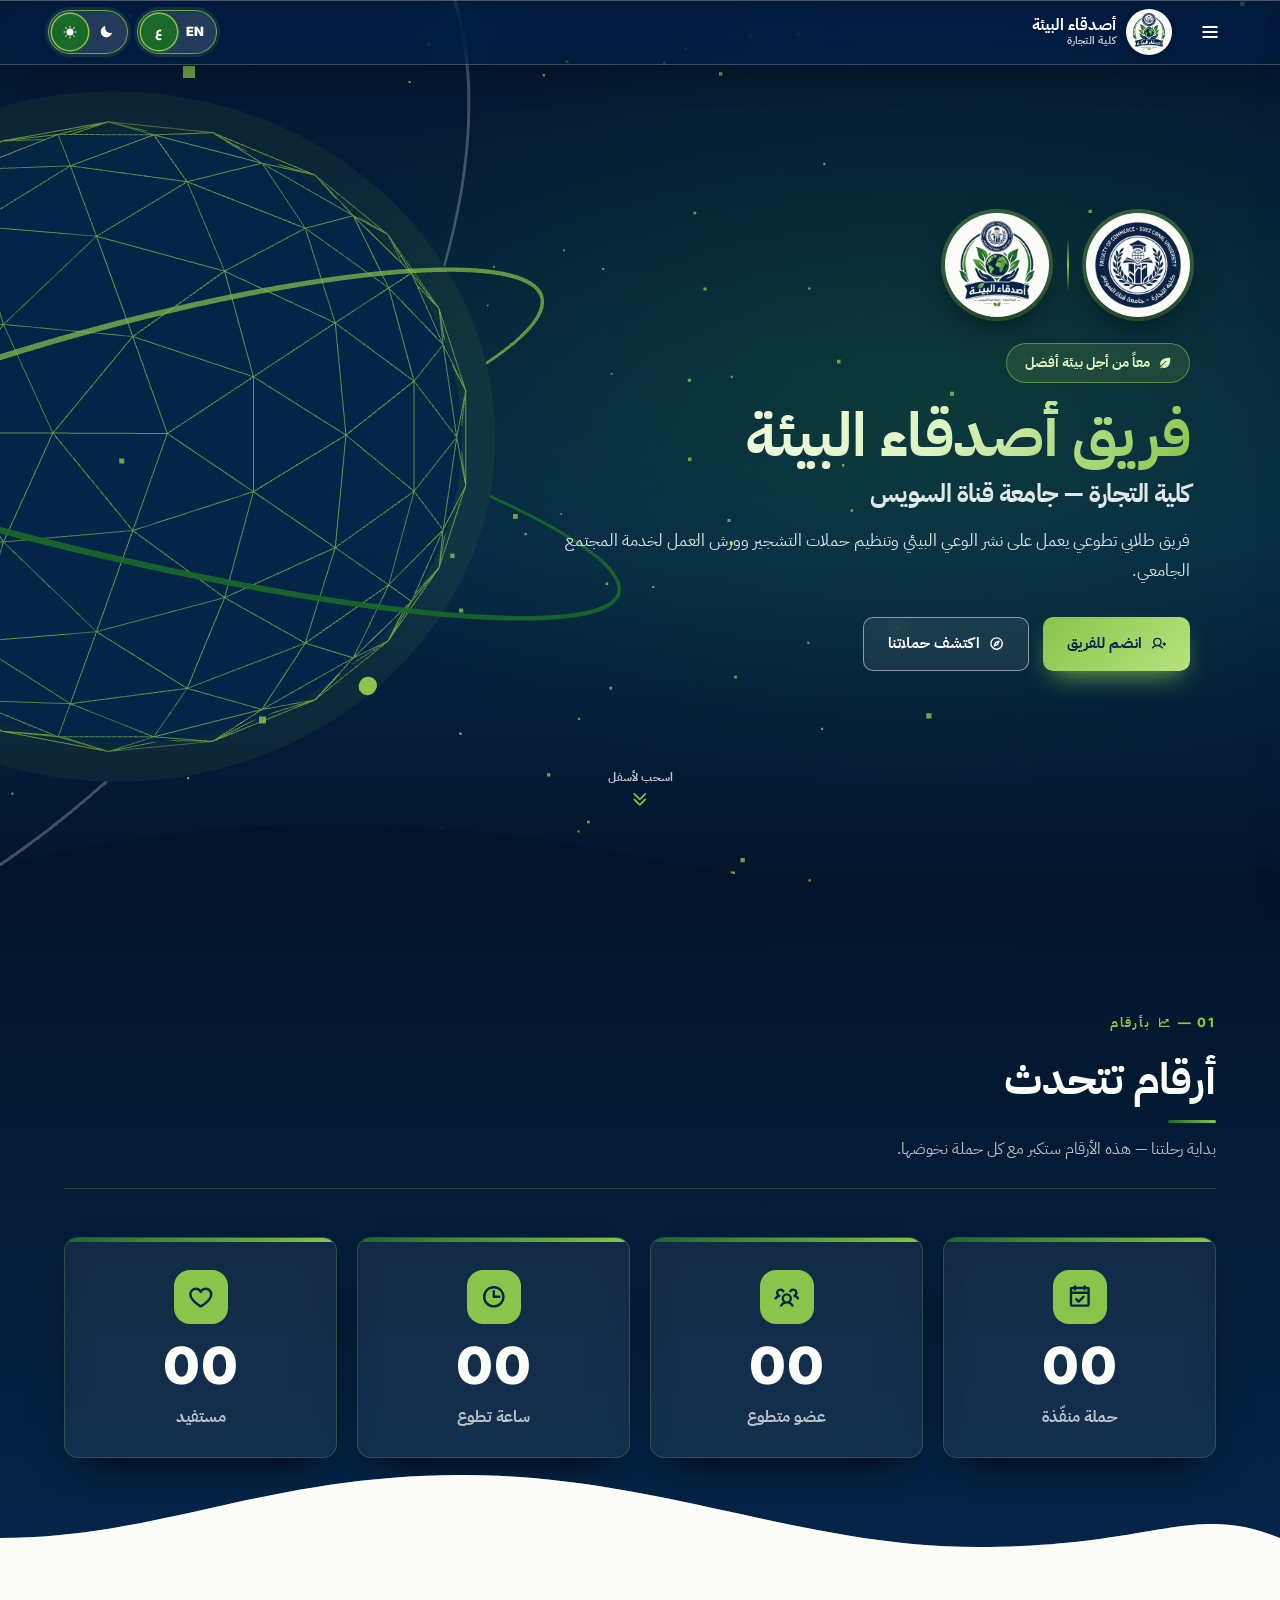
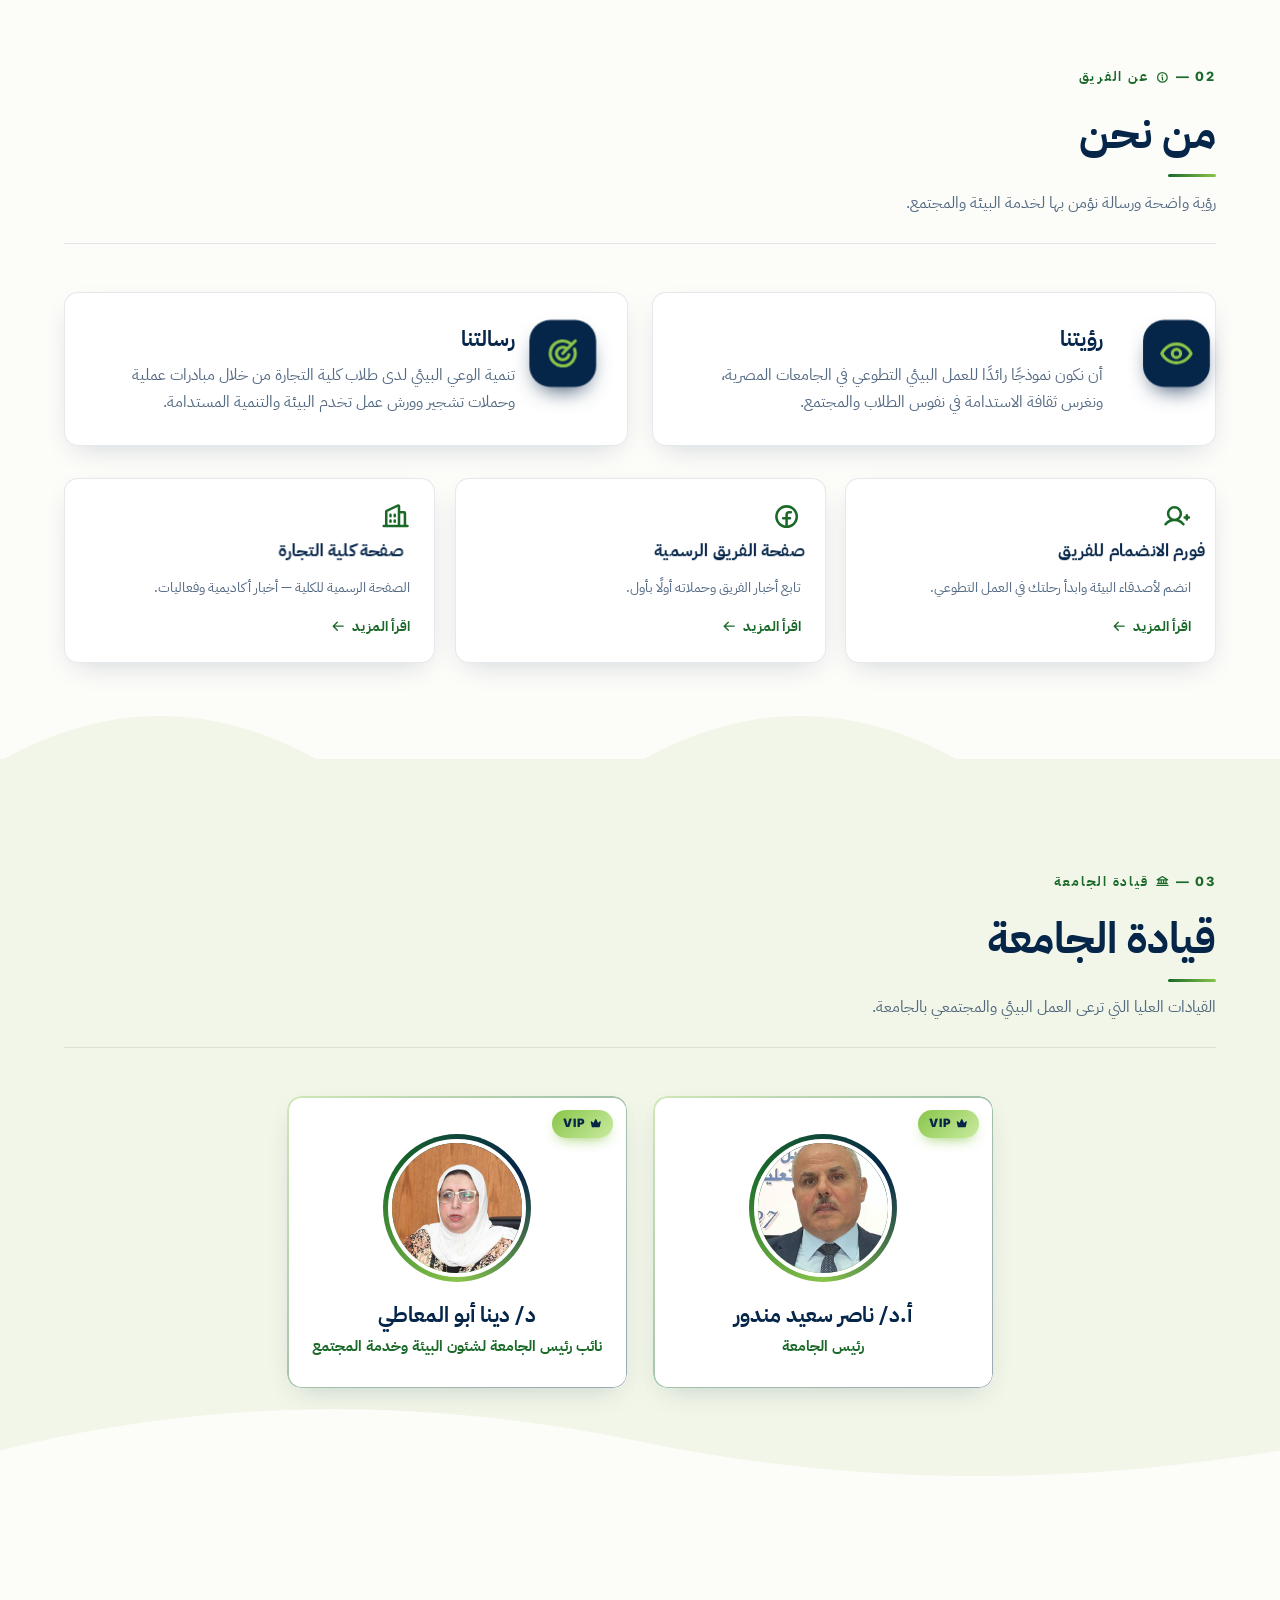
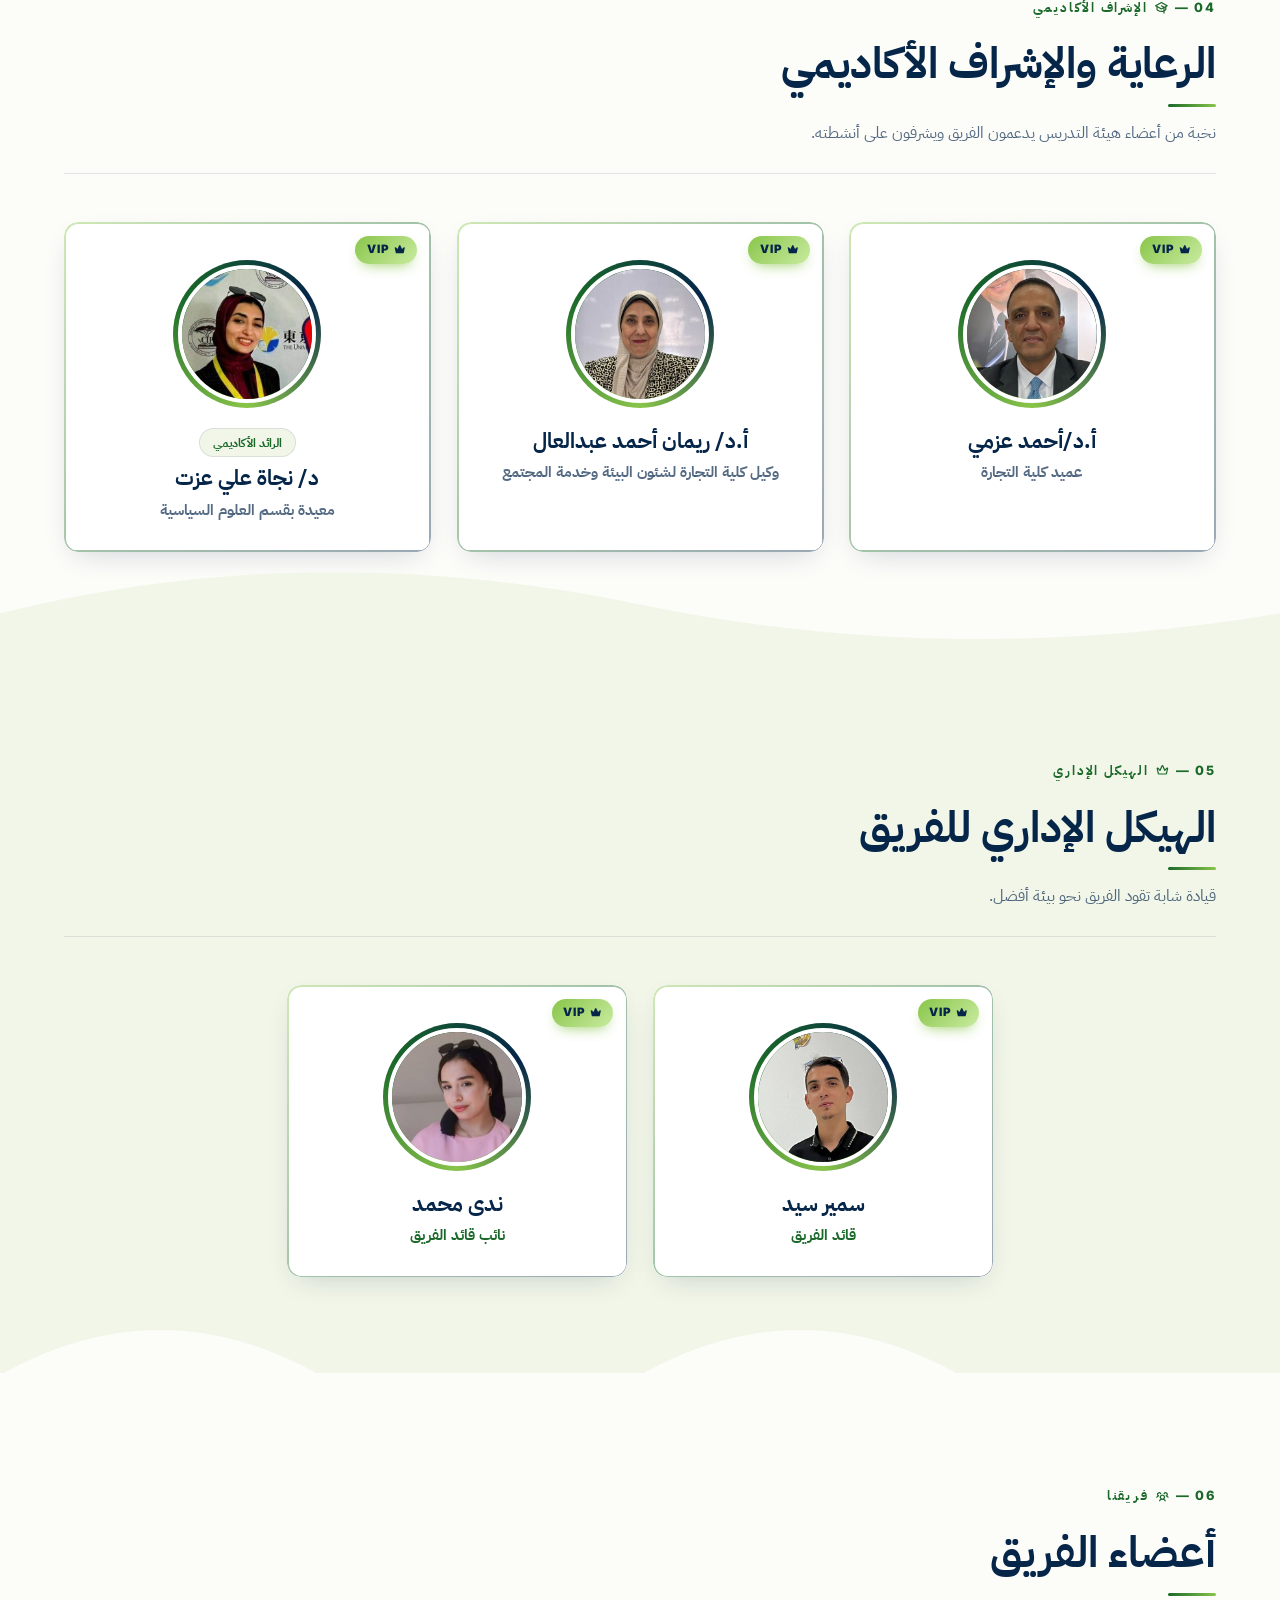
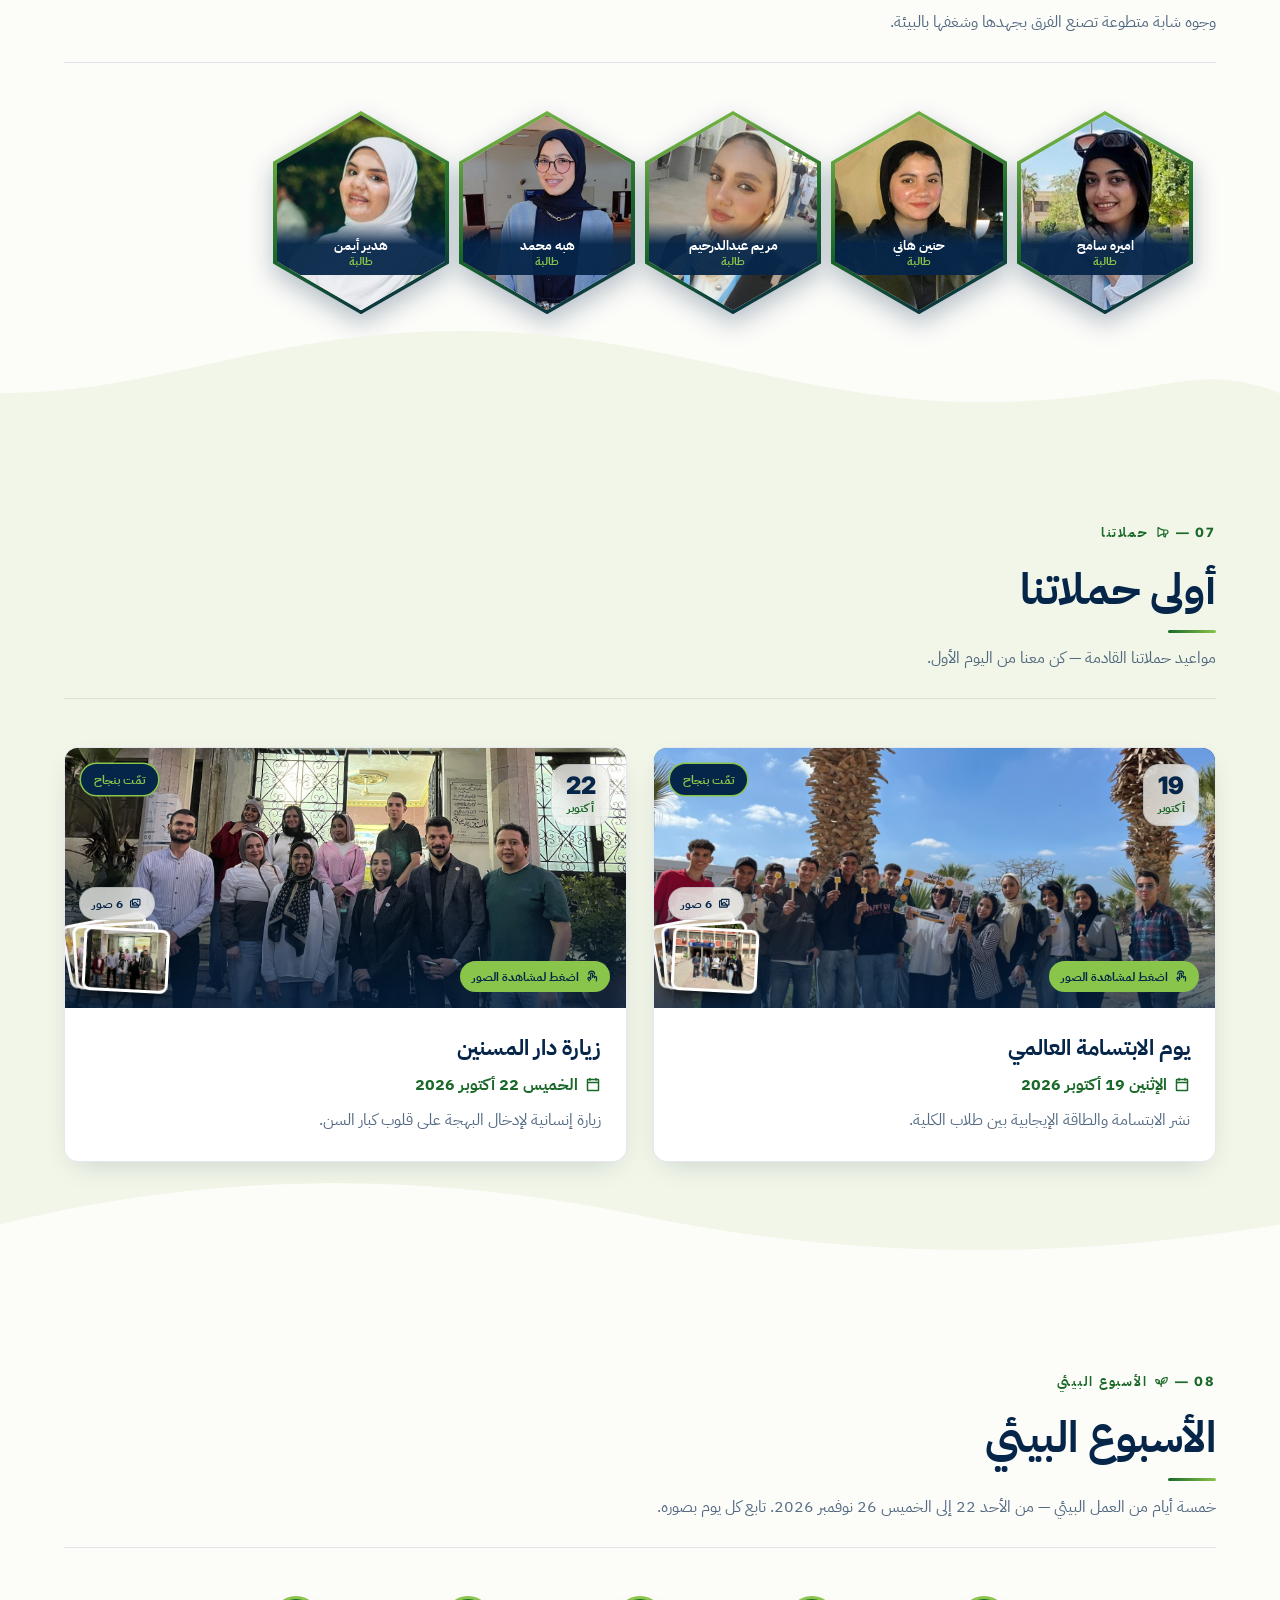
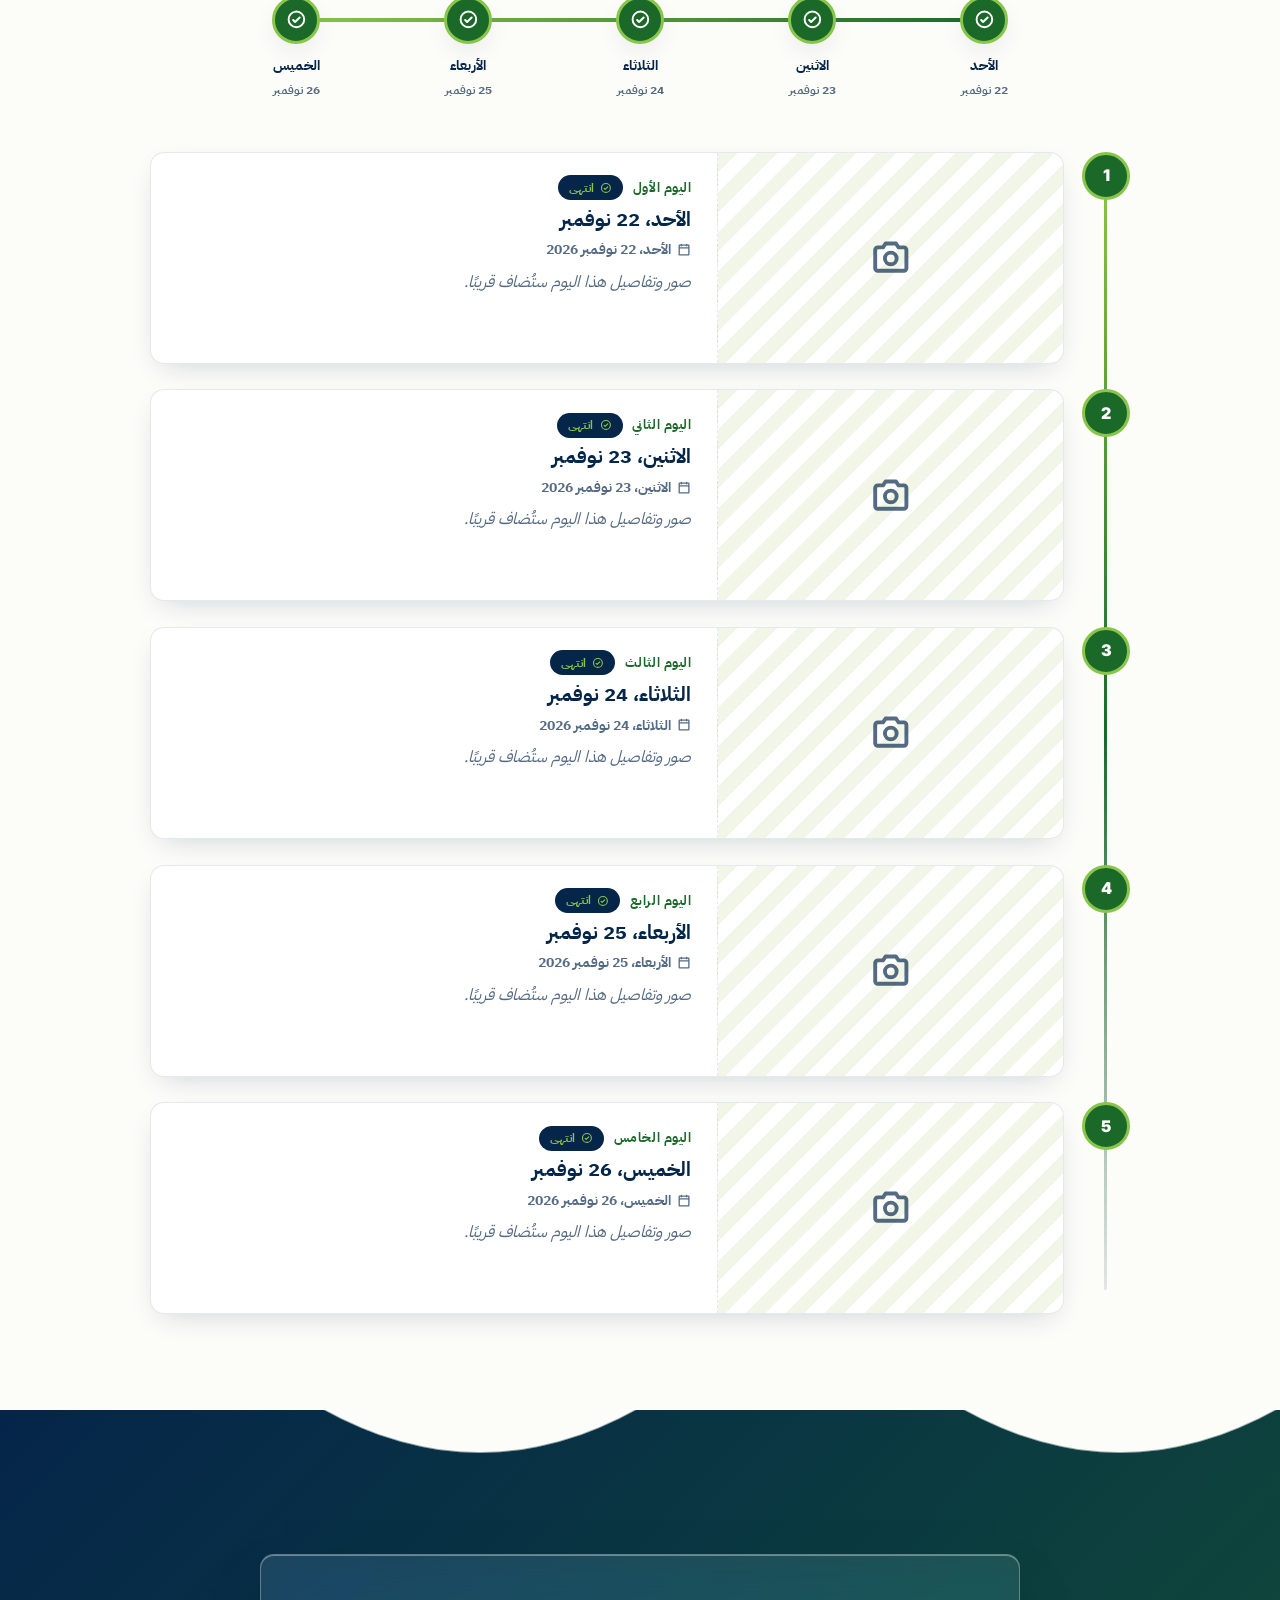
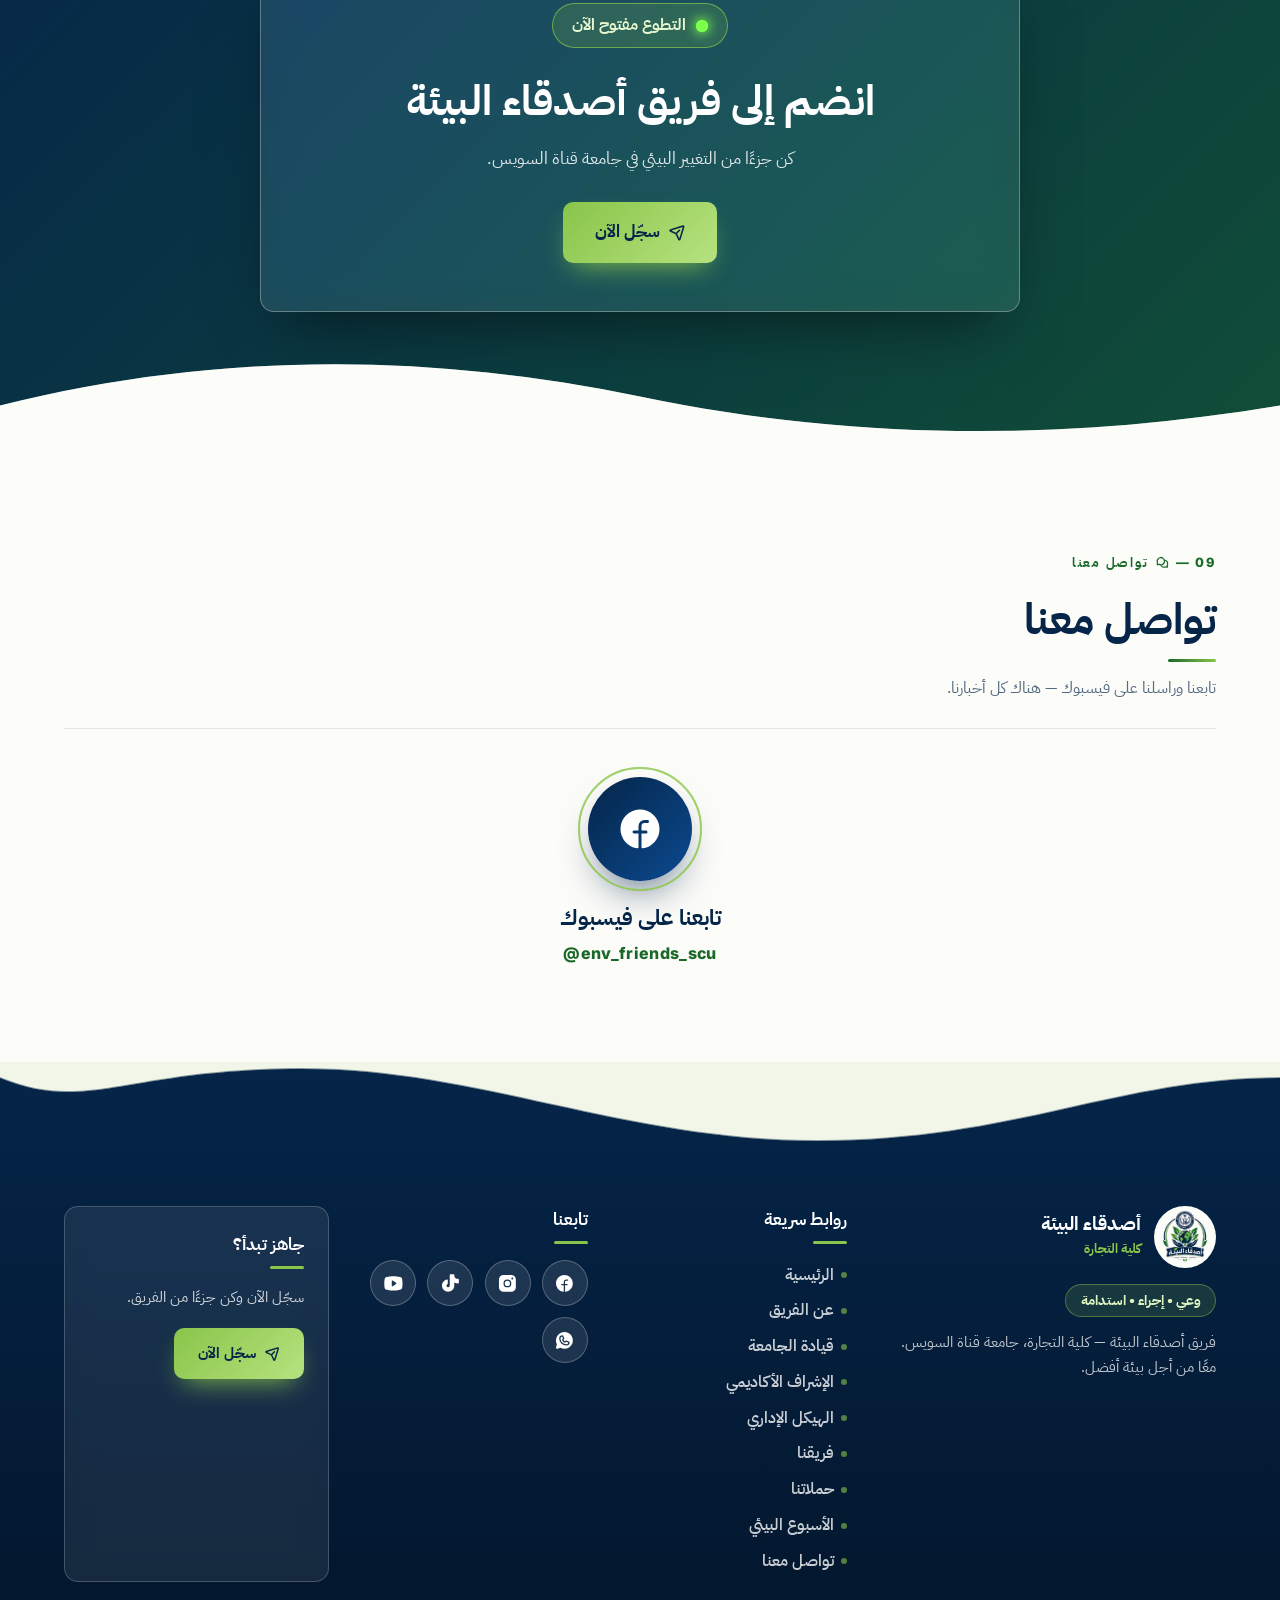
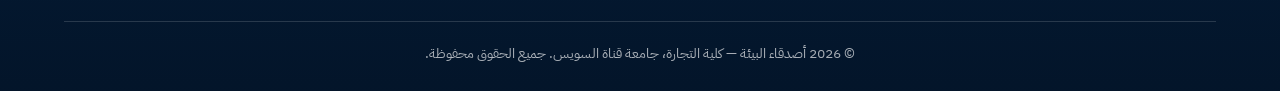
==== commit f340b83c: "Light splash screen with the 3D globe, shown once per session Co-Authored-By: Claude Opus 5.5 <norep" ====
--- a/index.html
+++ b/index.html
@@ -15,6 +15,7 @@
       var lg = localStorage.getItem('ef-lang') || 'ar';
       var d = document.documentElement;
       d.setAttribute('data-theme', th); d.setAttribute('data-lang', lg);
+      try{ if(sessionStorage.getItem('ef-splash') || matchMedia('(prefers-reduced-motion: reduce)').matches) d.classList.add('no-splash'); }catch(e){}
       d.setAttribute('lang', lg); d.setAttribute('dir', lg === 'ar' ? 'rtl' : 'ltr');
     }catch(e){}
   })();
@@ -22,11 +23,47 @@
 <link rel="preconnect" href="https://fonts.googleapis.com">
 <link rel="preconnect" href="https://fonts.gstatic.com" crossorigin>
 <link href="https://fonts.googleapis.com/css2?family=IBM+Plex+Sans+Arabic:wght@400;600;700&family=Cairo:wght@400;600;700;800;900&family=Inter:wght@400;500;600;700;800;900&display=swap" rel="stylesheet">
+<style>
+/* ═══ Splash (inline عشان يظهر فورًا قبل أي ملف) ═══ */
+#splash{position:fixed;inset:0;z-index:1000;display:grid;place-items:center;overflow:hidden;
+  background:radial-gradient(ellipse at 50% 42%,#FFFFFF 0%,#FCFCF9 45%,#EEF4E6 100%);color:#052549;font-family:'Cairo','Inter',system-ui,sans-serif;transition:opacity .7s ease,visibility .7s}
+.no-splash #splash{display:none}
+html:not(.no-splash) body{overflow:hidden}
+#splash.sp-out{opacity:0;visibility:hidden}
+#splash-globe{position:absolute;inset:0;width:100%;height:100%;display:block}
+.sp-fallback{position:absolute;left:50%;top:40%;translate:-50% -50%;width:min(46vmin,360px);aspect-ratio:1;border-radius:50%;border:2px solid rgba(26,105,41,.35);box-shadow:inset 0 0 0 18px rgba(137,197,74,.08);animation:spspin 6s linear infinite}
+.sp-fallback::before,.sp-fallback::after{content:"";position:absolute;inset:-14%;border-radius:50%;border:2px solid rgba(137,197,74,.55);transform:rotateX(70deg) rotateZ(20deg)}
+.sp-fallback::after{inset:-26%;border-color:rgba(5,37,73,.18);transform:rotateX(65deg) rotateZ(-30deg)}
+.sp-3d .sp-fallback{display:none}
+@keyframes spspin{to{transform:rotate(360deg)}}
+.sp-center{position:absolute;z-index:2;left:0;right:0;top:calc(var(--gb,64%) + 28px);display:flex;flex-direction:column;align-items:center;text-align:center;gap:.25rem;padding:0 1.5rem}
+.sp-logo{position:absolute;z-index:3;left:50%;top:40%;width:min(17vmin,118px);aspect-ratio:1;translate:-50% -50%;border-radius:50%;background:#FCFCF9;padding:6px;
+  box-shadow:0 18px 40px -14px rgba(5,37,73,.45),0 0 0 6px rgba(137,197,74,.22);animation:sppop .9s .15s cubic-bezier(.2,1.3,.4,1) both}
+.sp-logo img{width:100%;height:100%;object-fit:contain;display:block}
+.sp-center h1{font-size:clamp(1.5rem,4.2vw,2.3rem);font-weight:900;letter-spacing:-.01em;line-height:1.2;animation:sprise .8s .35s ease both}
+.sp-center p{font-size:clamp(.85rem,2.2vw,1rem);font-weight:700;color:#1A6929;animation:sprise .8s .5s ease both}
+.sp-bar{margin-top:1.1rem;width:min(220px,60vw);height:4px;border-radius:9px;background:rgba(5,37,73,.1);overflow:hidden;animation:sprise .8s .65s ease both}
+.sp-bar span{display:block;height:100%;width:0;border-radius:inherit;background:linear-gradient(90deg,#1A6929,#89C54A);transition:width .5s ease}
+[dir="rtl"] .sp-bar span{margin-inline-start:0;background:linear-gradient(270deg,#1A6929,#89C54A)}
+@keyframes sppop{from{opacity:0;transform:scale(.4)}}
+@keyframes sprise{from{opacity:0;transform:translateY(14px)}}
+#splash.sp-out .sp-logo{transform:scale(1.25);transition:transform .7s ease}
+</style>
 <link rel="stylesheet" href="styles.css" />
 <link rel="stylesheet" href="v2.css" />
 <link rel="icon" type="image/png" href="./Gemini_Generated_Image_sizaexsizaexsiza-removebg-preview.png" />
 </head>
 <body>
+<div id="splash" role="status" aria-live="polite" aria-label="جارٍ التحميل">
+  <canvas id="splash-globe" aria-hidden="true"></canvas>
+  <span class="sp-fallback" aria-hidden="true"></span>
+  <div class="sp-logo"><img src="assets/splash-logo.png" alt="" /></div>
+  <div class="sp-center">
+    <h1 data-i18n="splashTitle">أصدقاء البيئة</h1>
+    <p data-i18n="splashSub">كلية التجارة — جامعة قناة السويس</p>
+    <div class="sp-bar"><span id="sp-bar"></span></div>
+  </div>
+</div>
 <a class="skip-link" href="#stats" data-i18n="skip"></a>
 
 <!-- ═════════ NAVBAR ═════════ -->
@@ -208,5 +245,6 @@
 <script src="app.js"></script>
 <script src="vendor/three.min.js"></script>
 <script src="scene.js"></script>
+<script src="splash.js"></script>
 </body>
 </html>
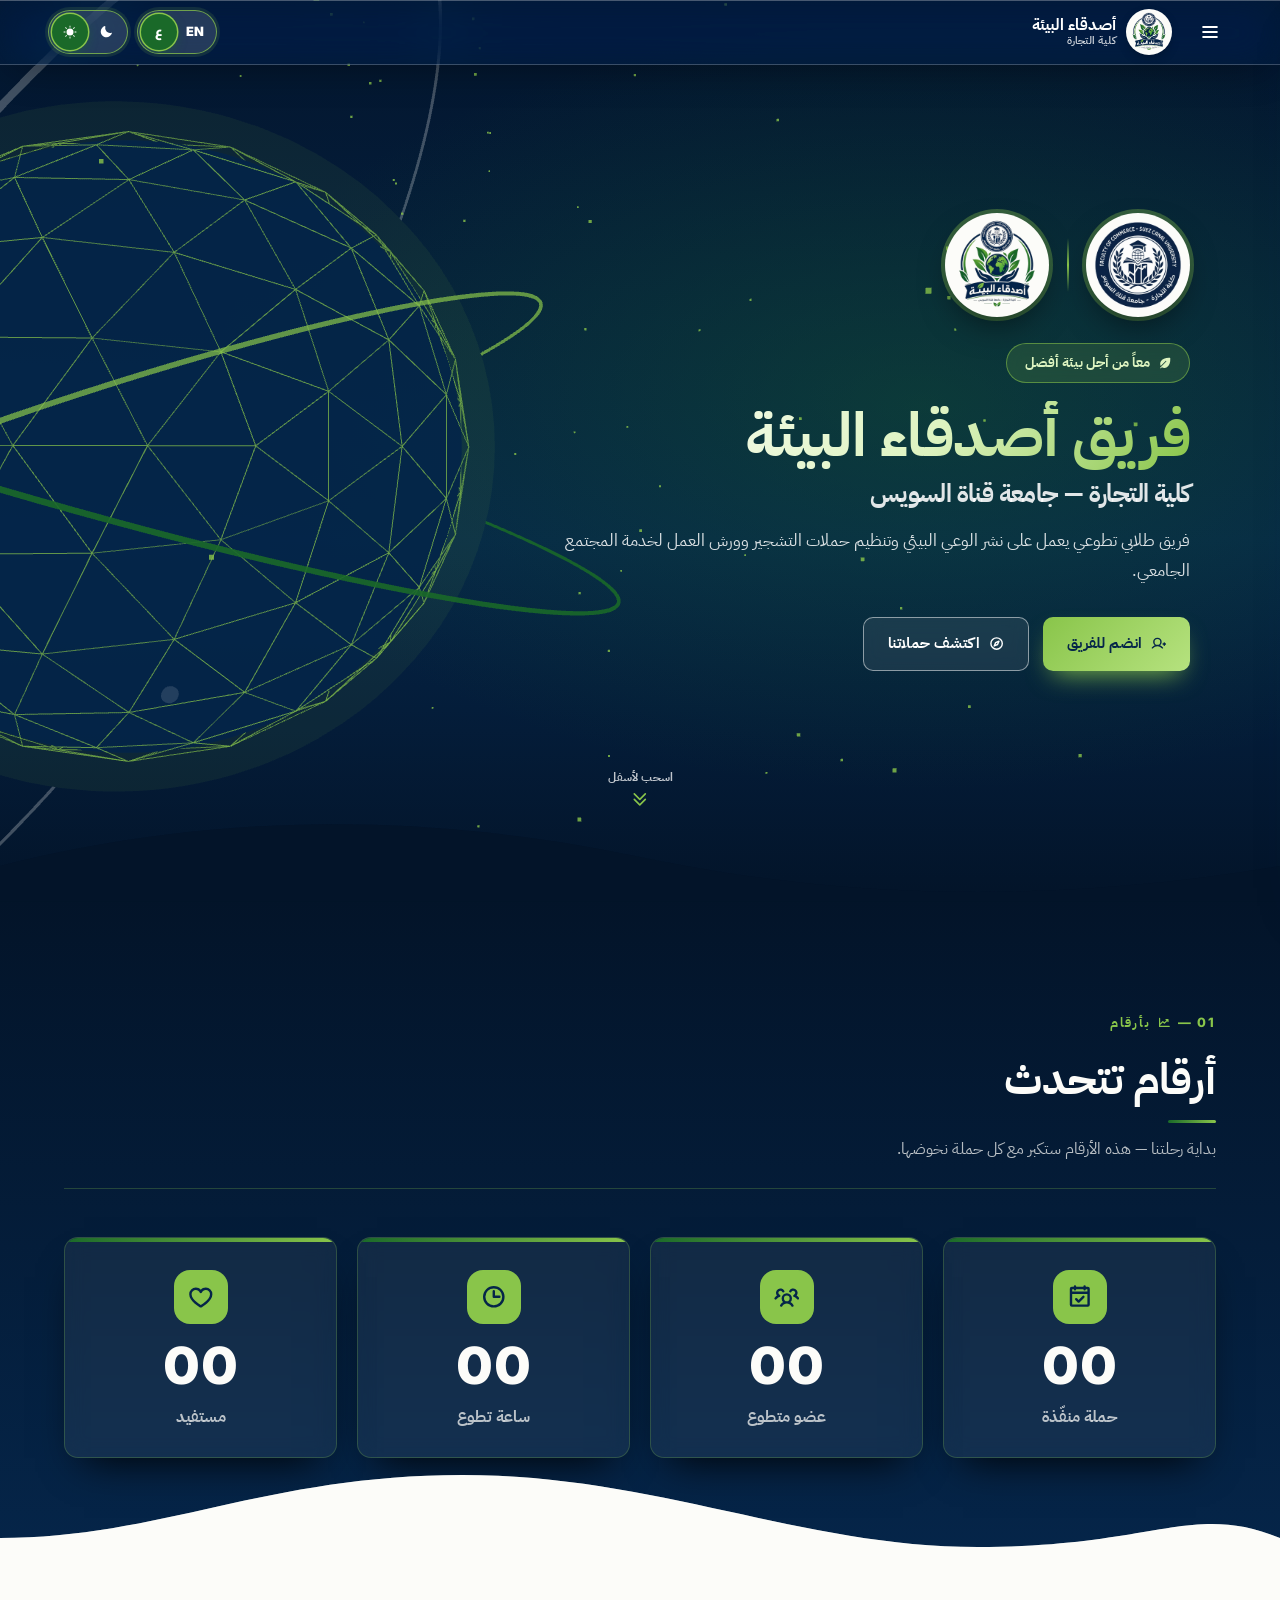
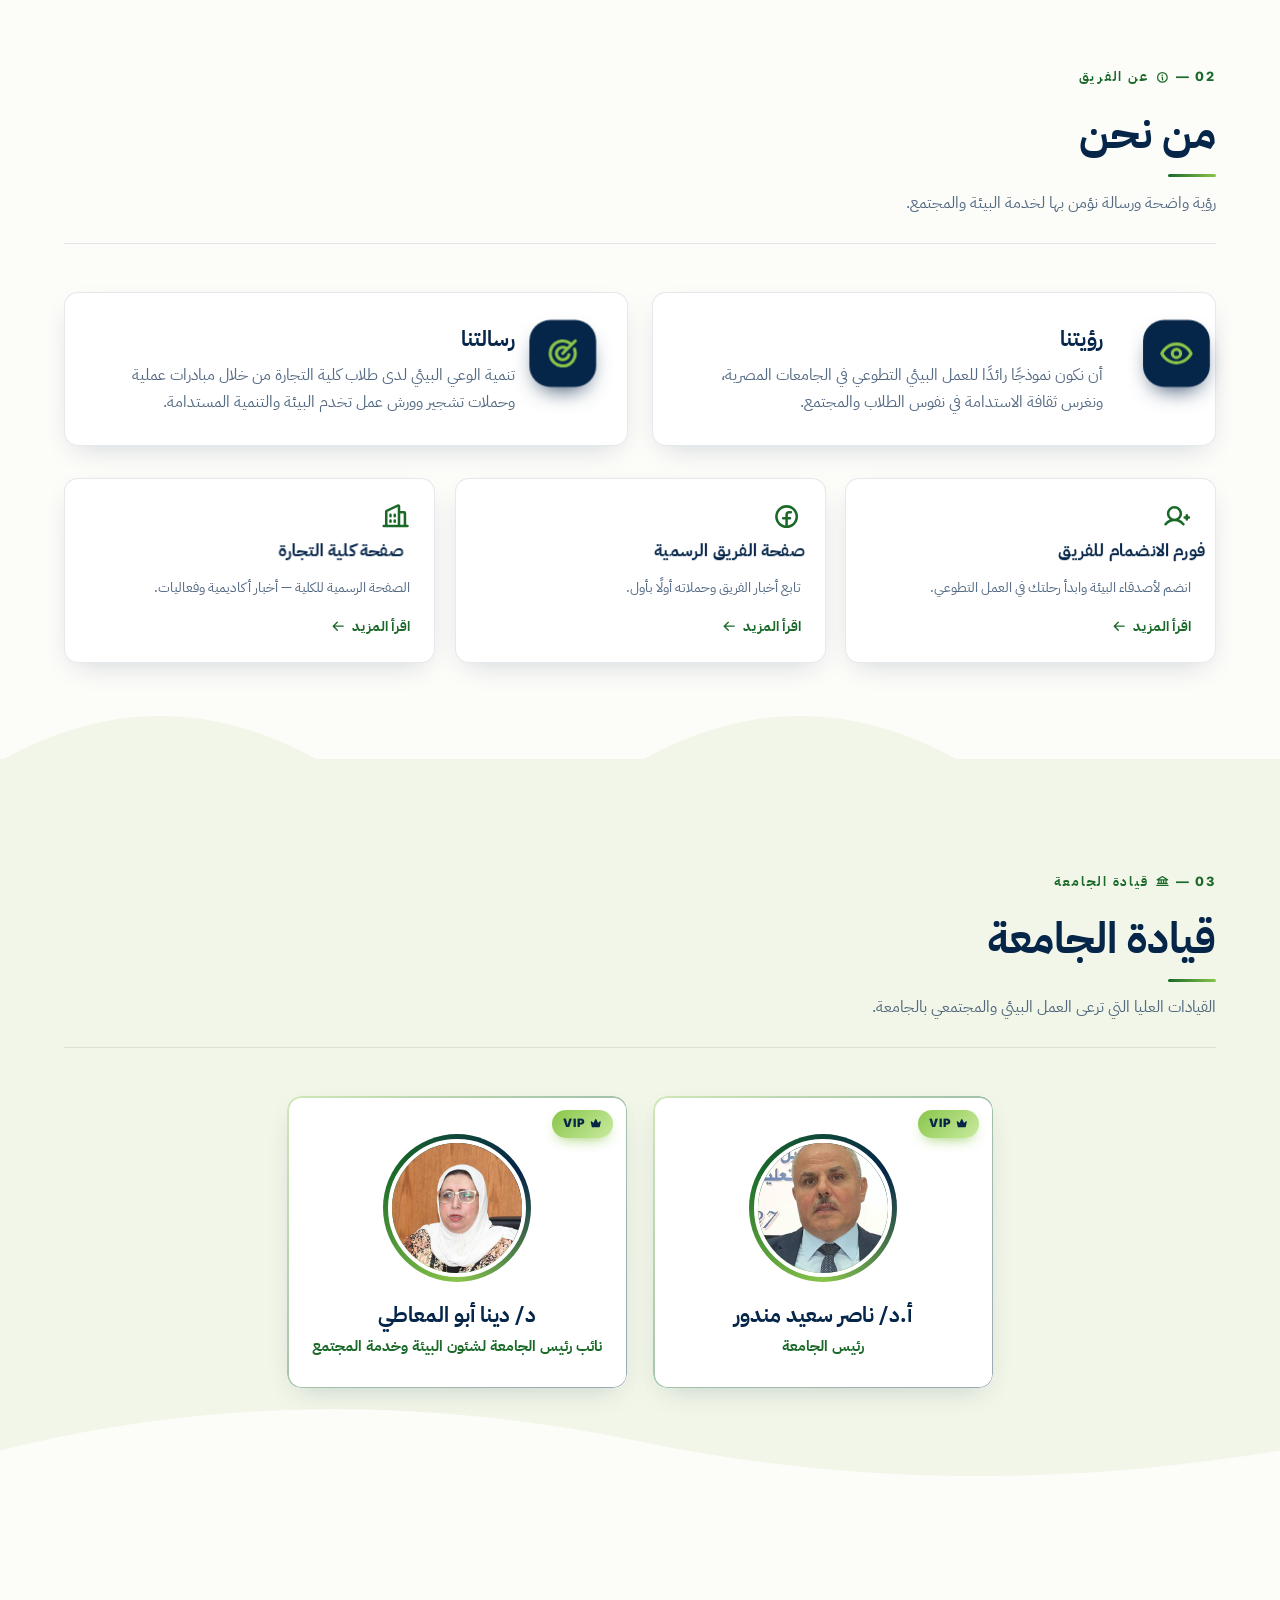
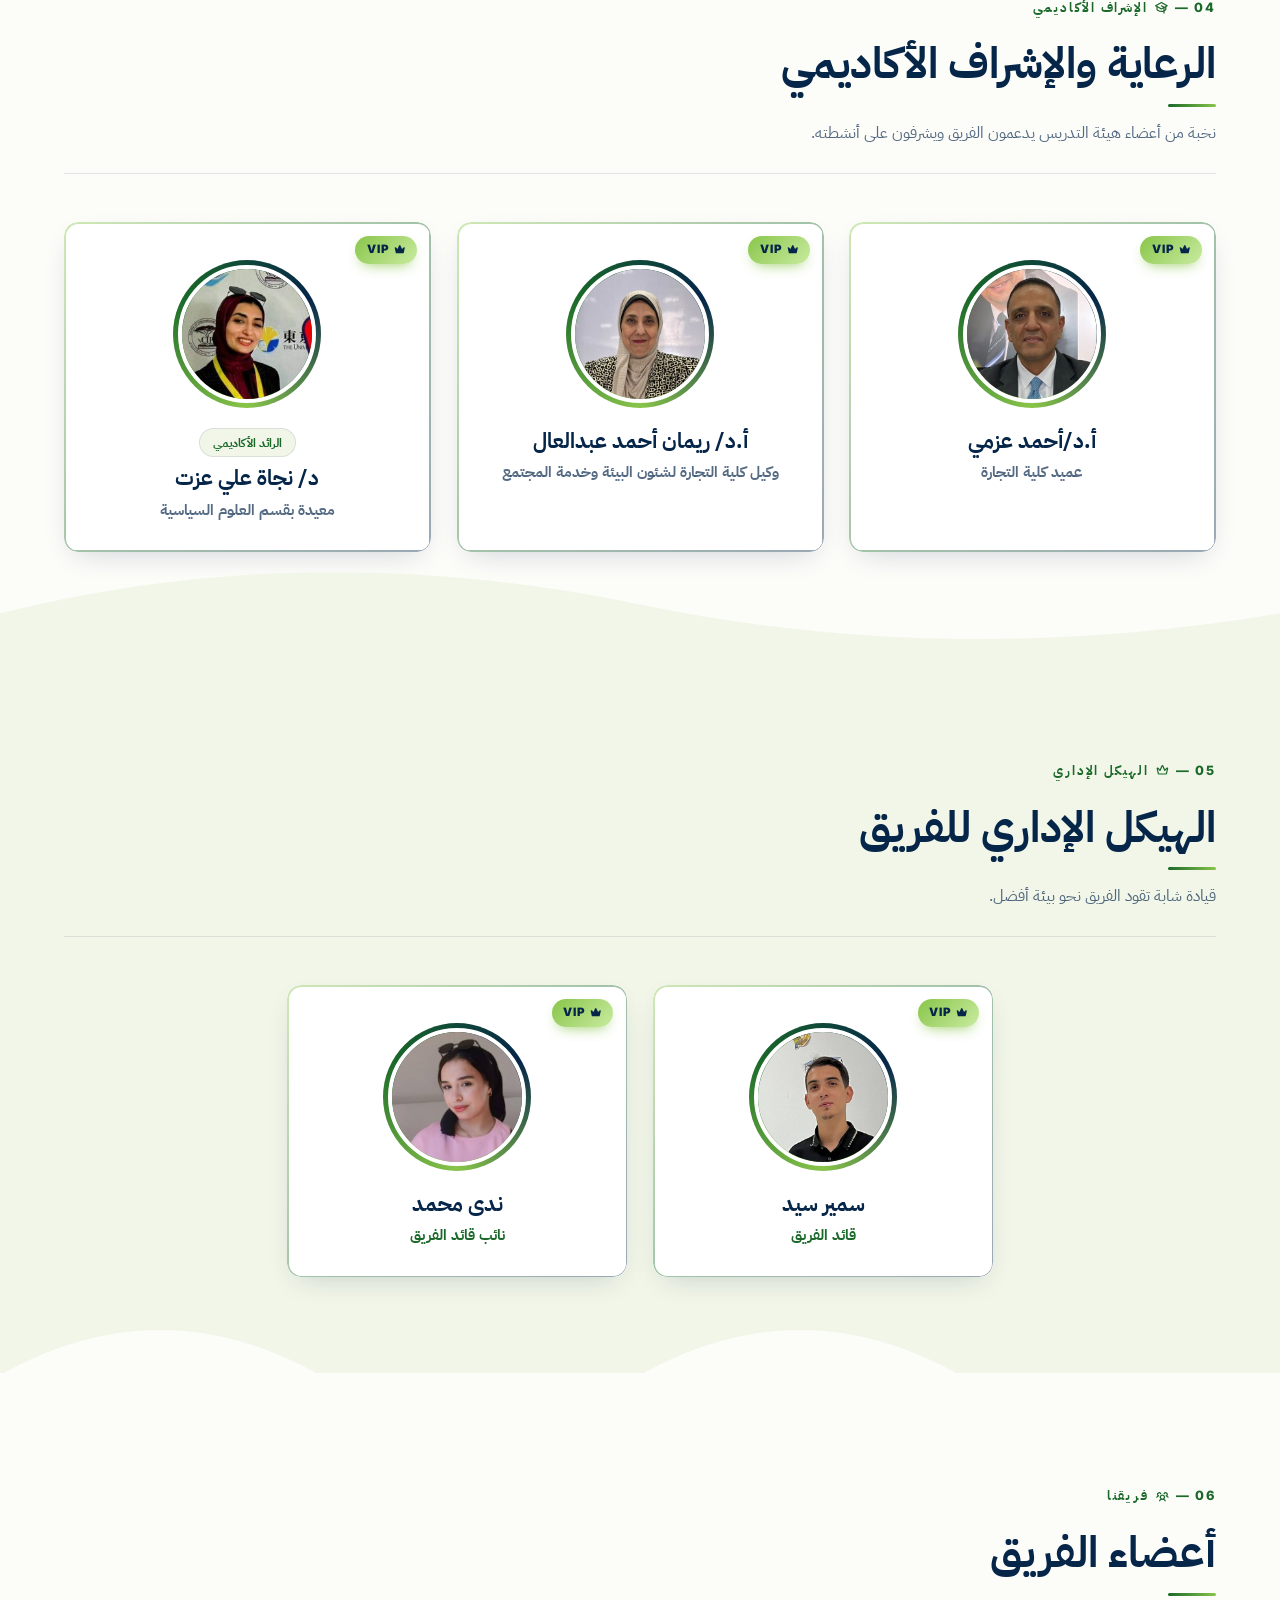
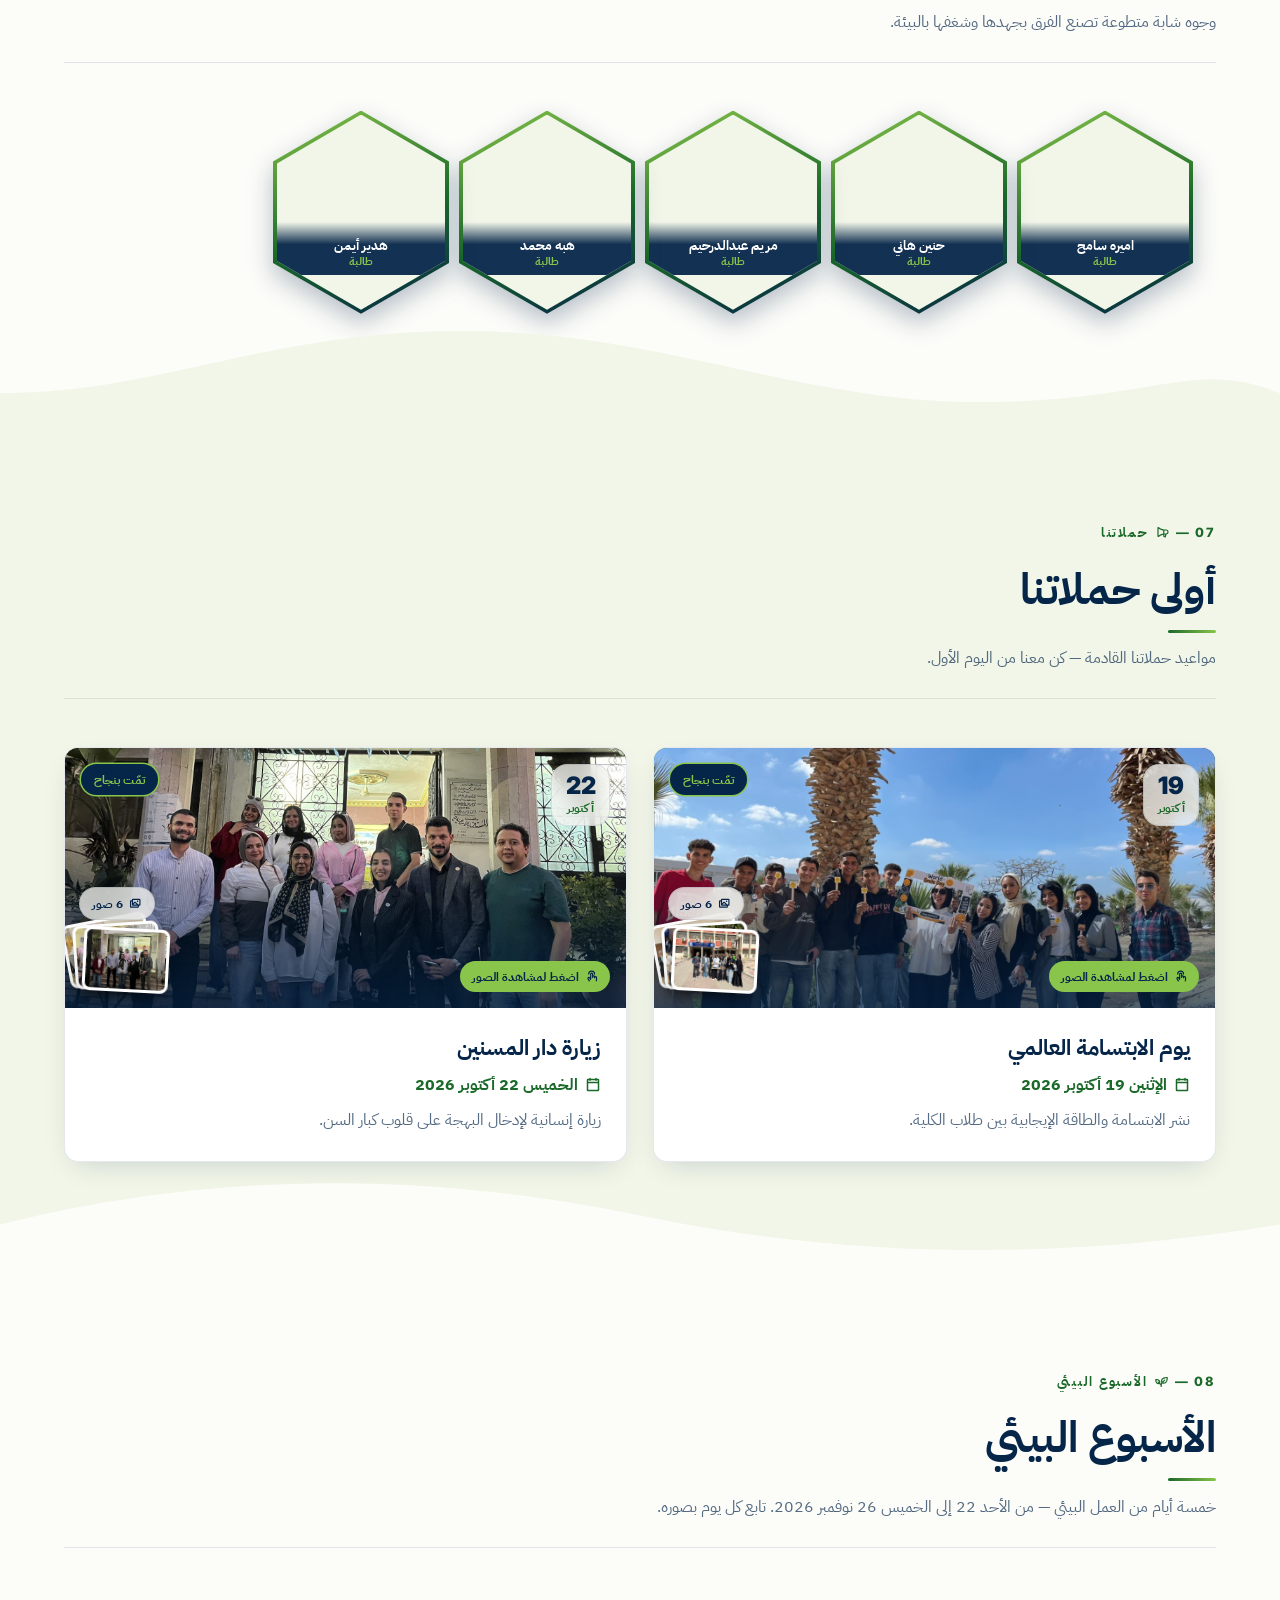
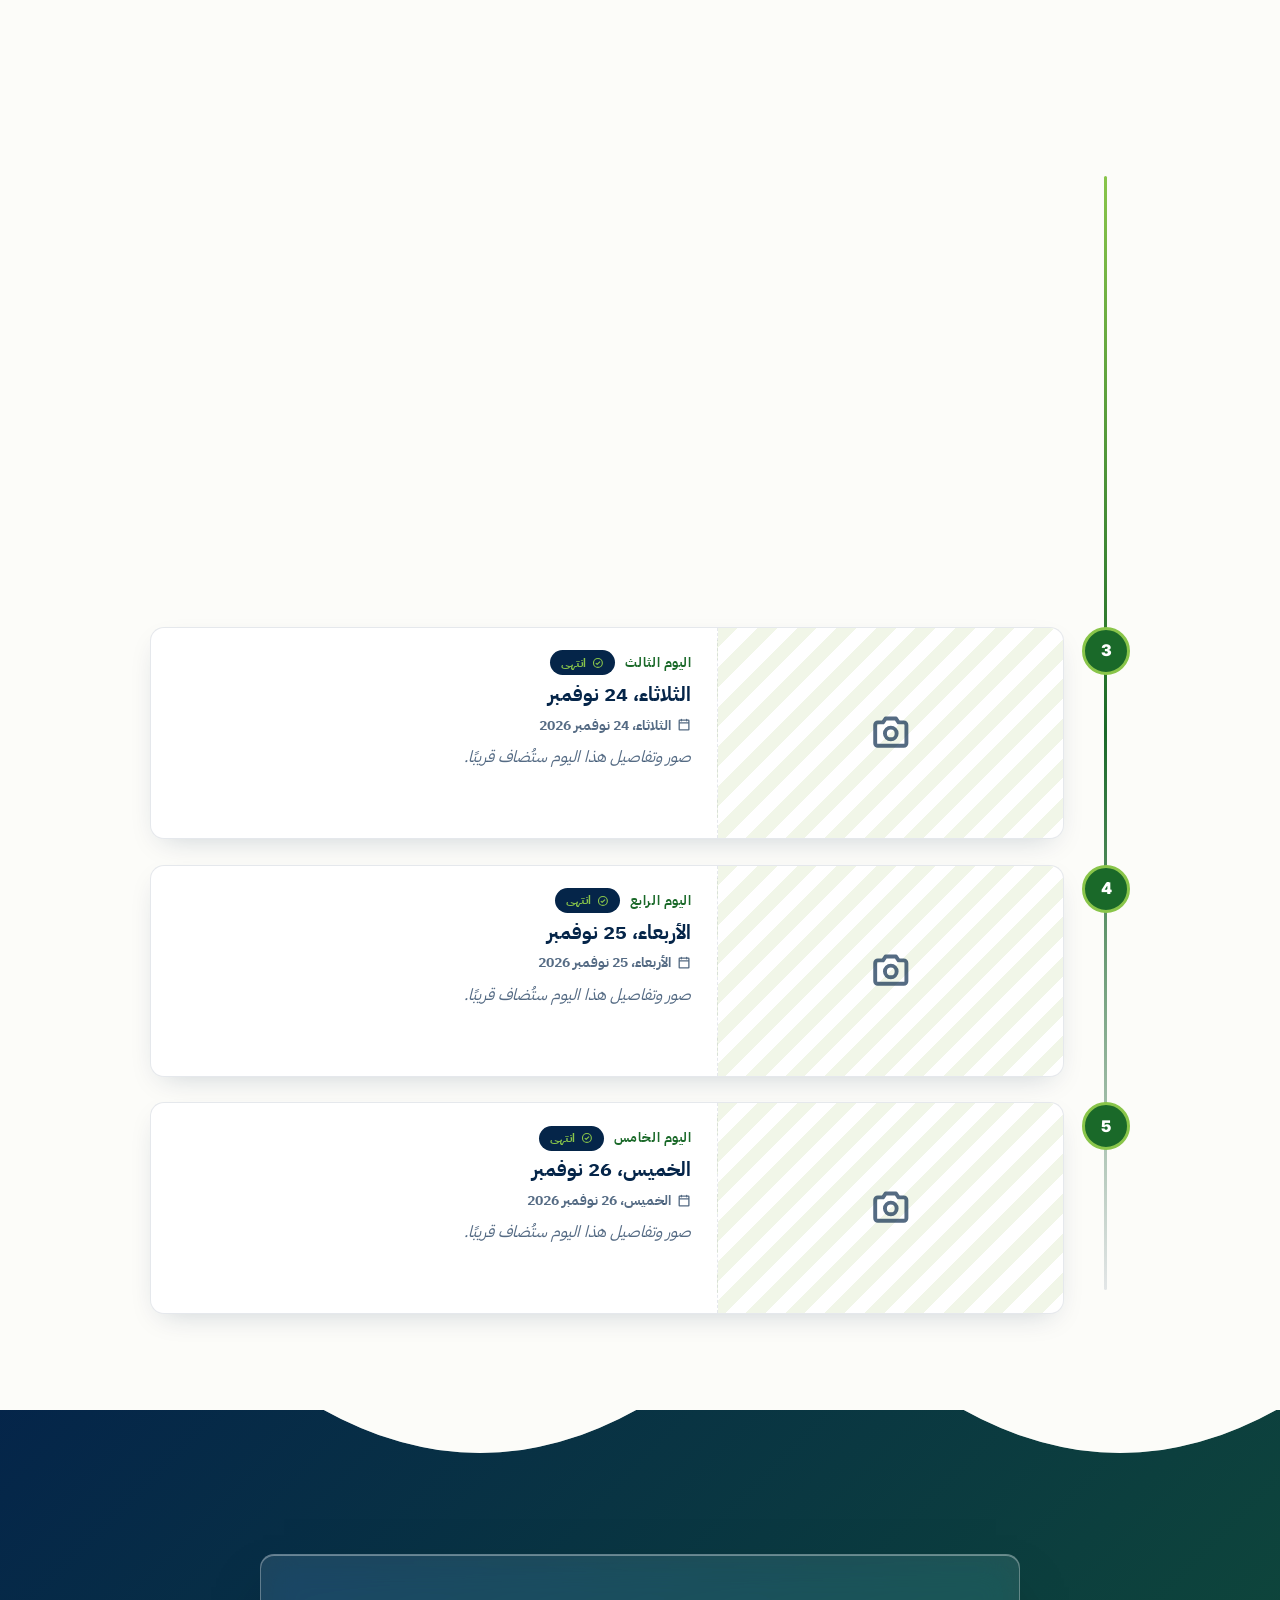
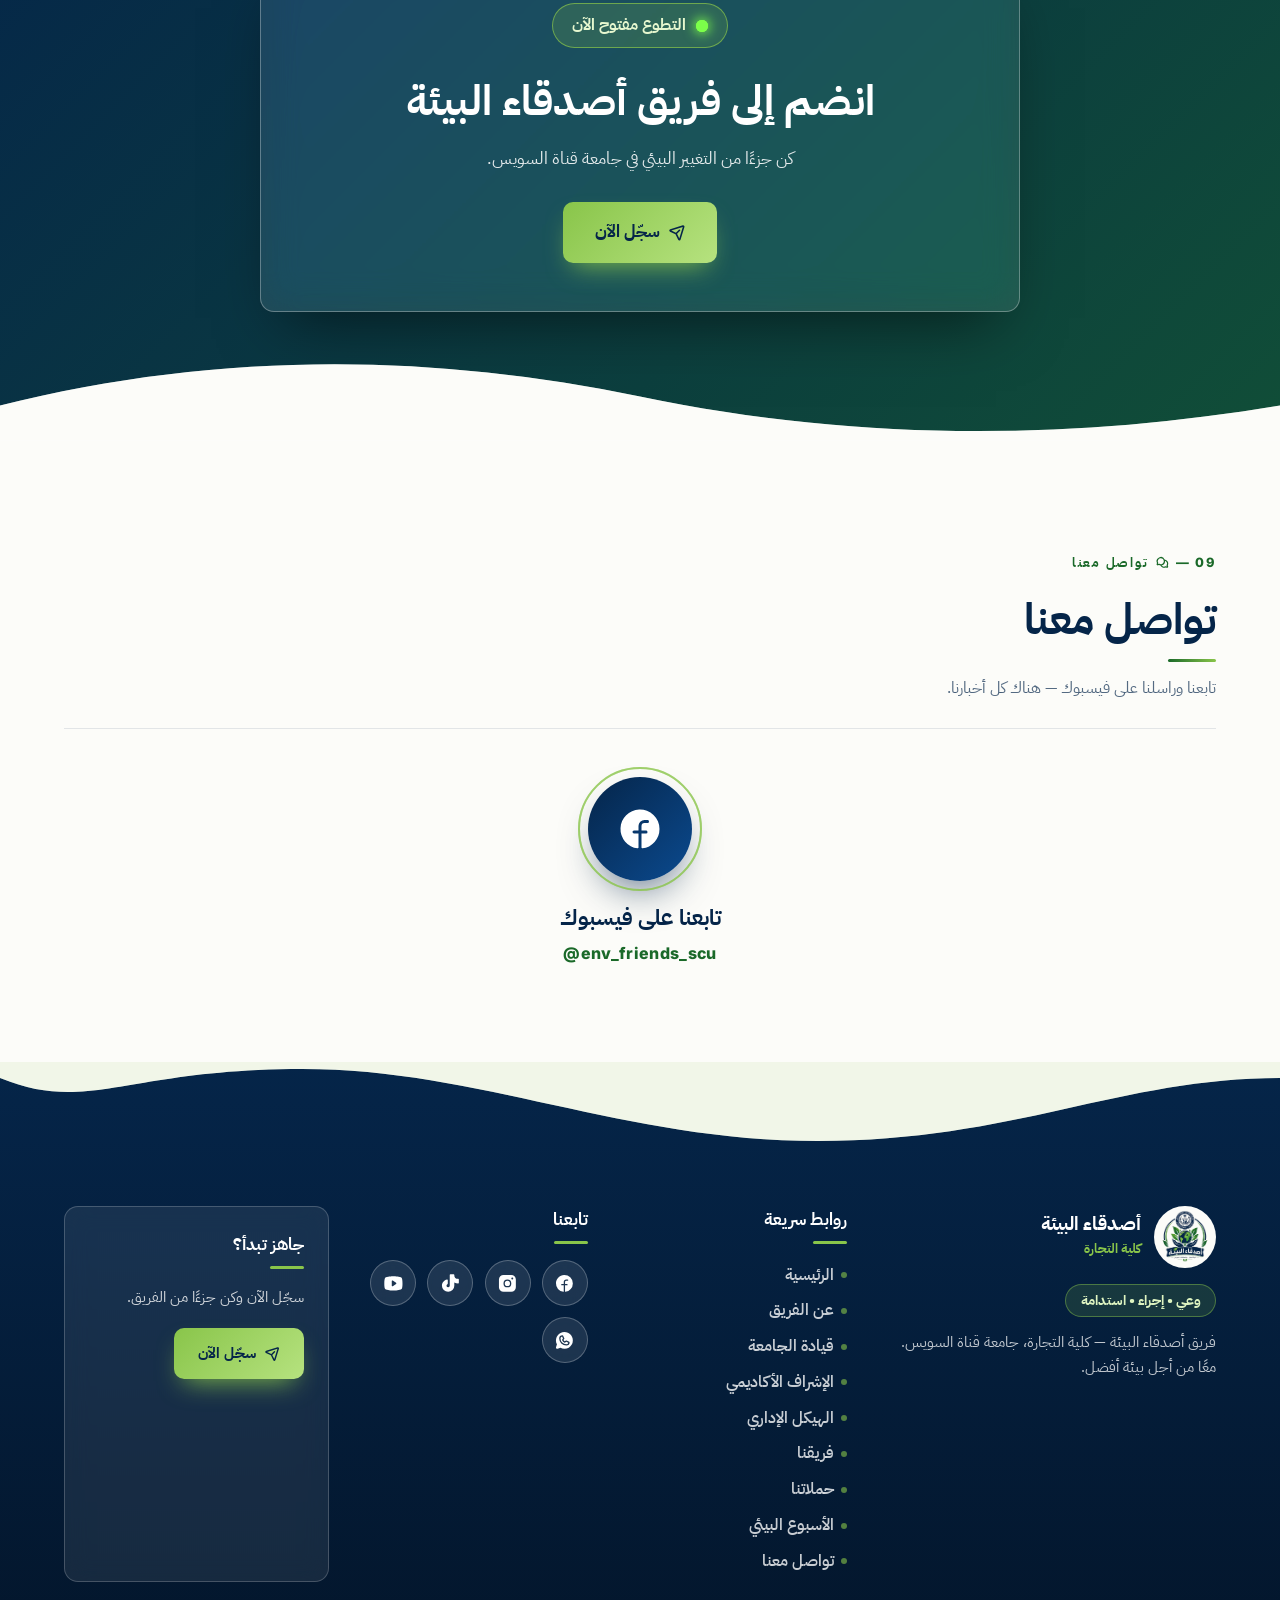
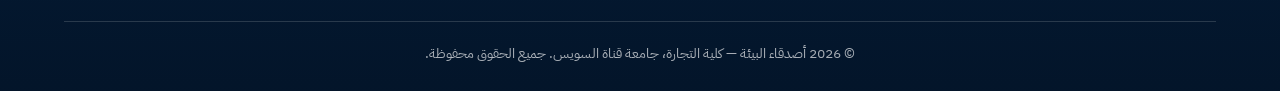
==== commit 3909e1fd: "Home-screen icons (iOS + Android), web manifest, team-logo favicon Co-Authored-By: Claude Opus 5.5 <" ====
--- a/index.html
+++ b/index.html
@@ -51,7 +51,15 @@
 </style>
 <link rel="stylesheet" href="styles.css" />
 <link rel="stylesheet" href="v2.css" />
-<link rel="icon" type="image/png" href="./Gemini_Generated_Image_sizaexsizaexsiza-removebg-preview.png" />
+<link rel="icon" type="image/png" sizes="32x32" href="assets/icons/favicon-32.png" />
+<link rel="icon" type="image/png" sizes="64x64" href="assets/icons/favicon-64.png" />
+<link rel="apple-touch-icon" sizes="180x180" href="assets/icons/apple-touch-icon.png" />
+<link rel="manifest" href="manifest.webmanifest" />
+<meta name="apple-mobile-web-app-capable" content="yes" />
+<meta name="mobile-web-app-capable" content="yes" />
+<meta name="apple-mobile-web-app-title" content="أصدقاء البيئة" />
+<meta name="application-name" content="أصدقاء البيئة" />
+<meta name="apple-mobile-web-app-status-bar-style" content="default" />
 </head>
 <body>
 <div id="splash" role="status" aria-live="polite" aria-label="جارٍ التحميل">
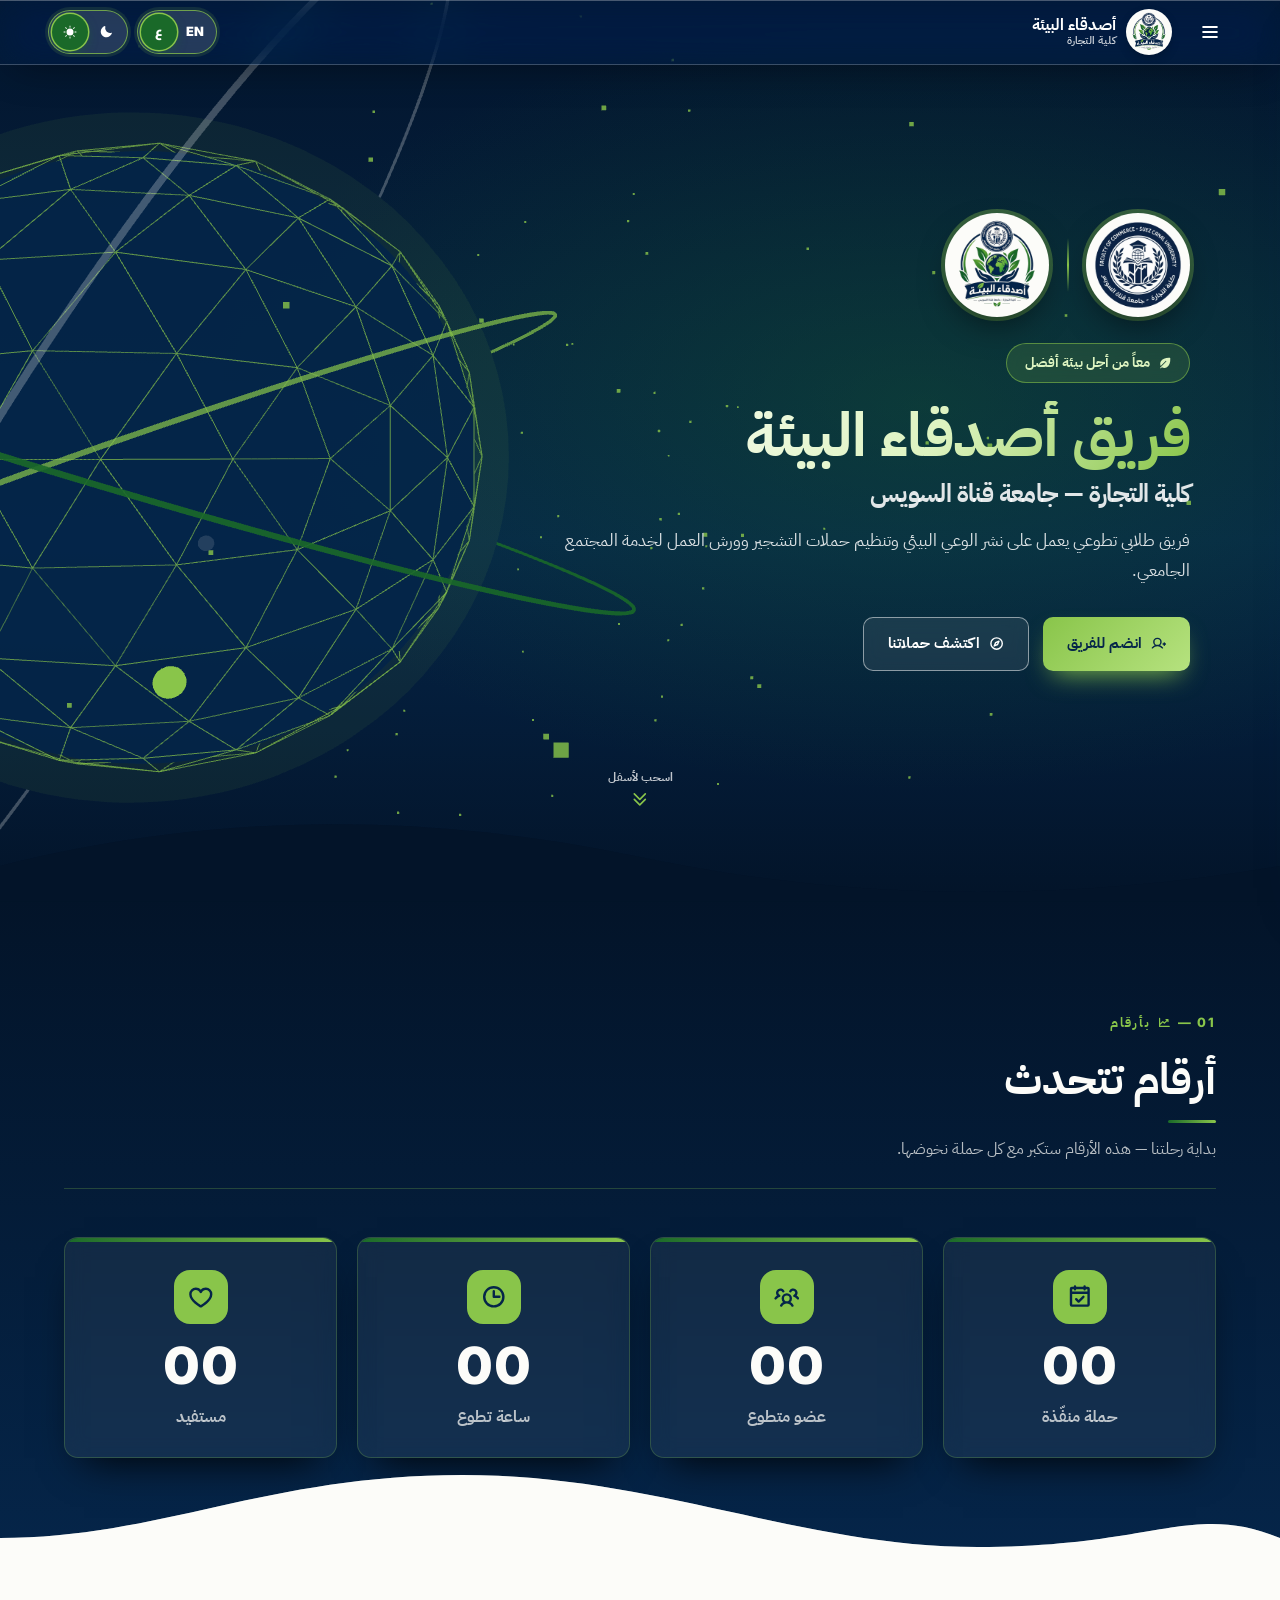
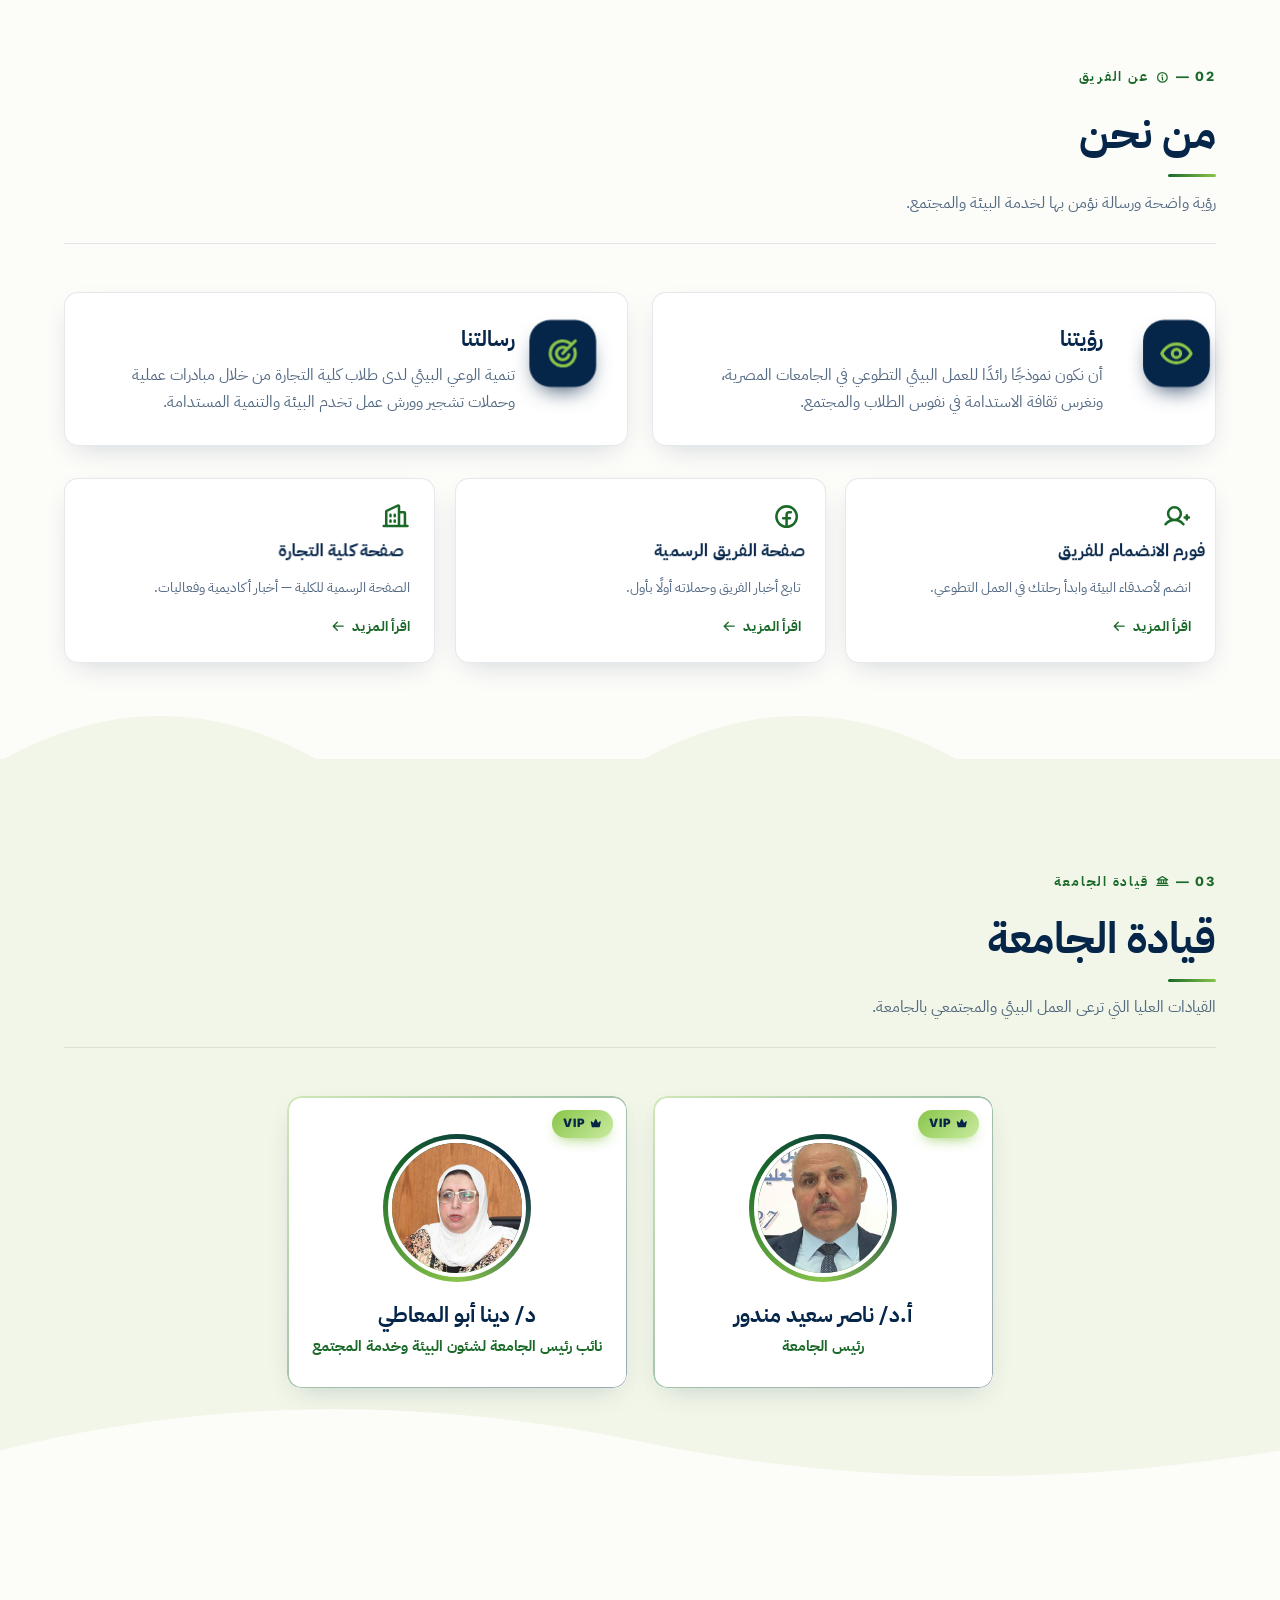
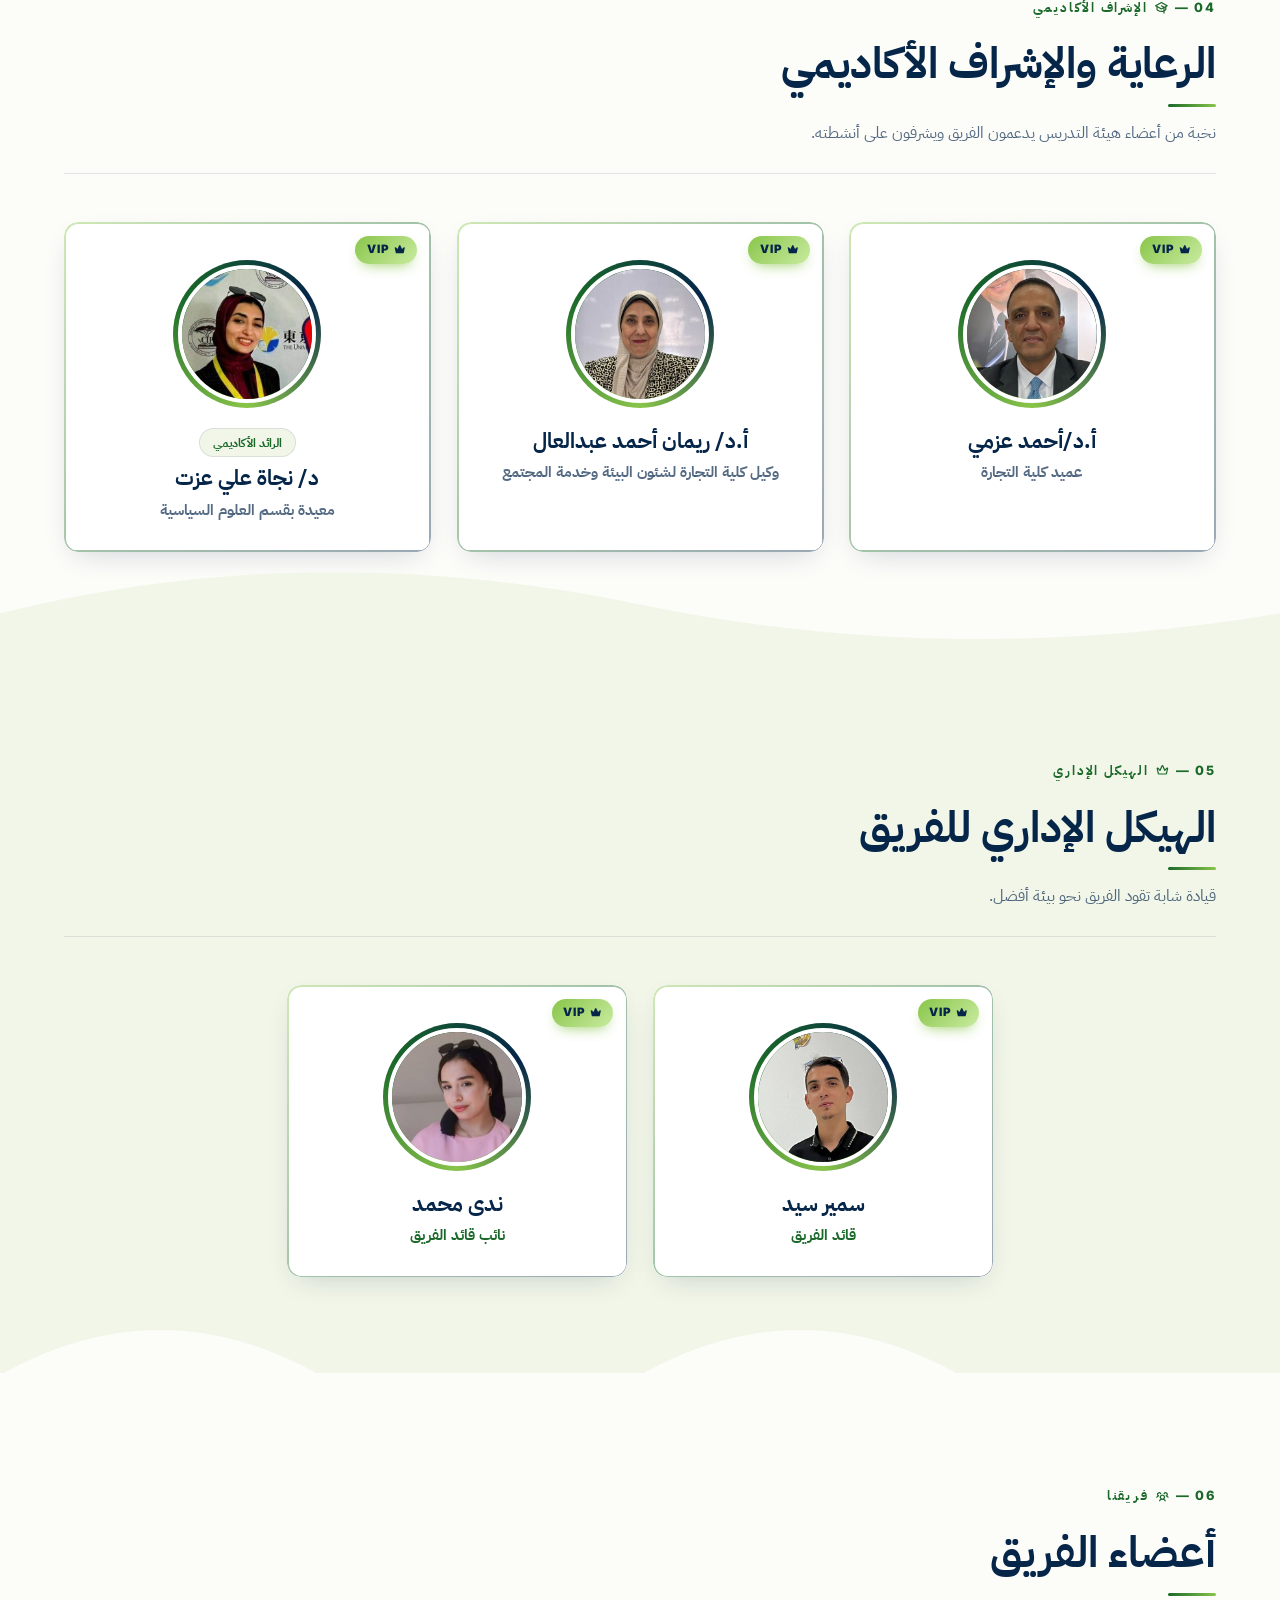
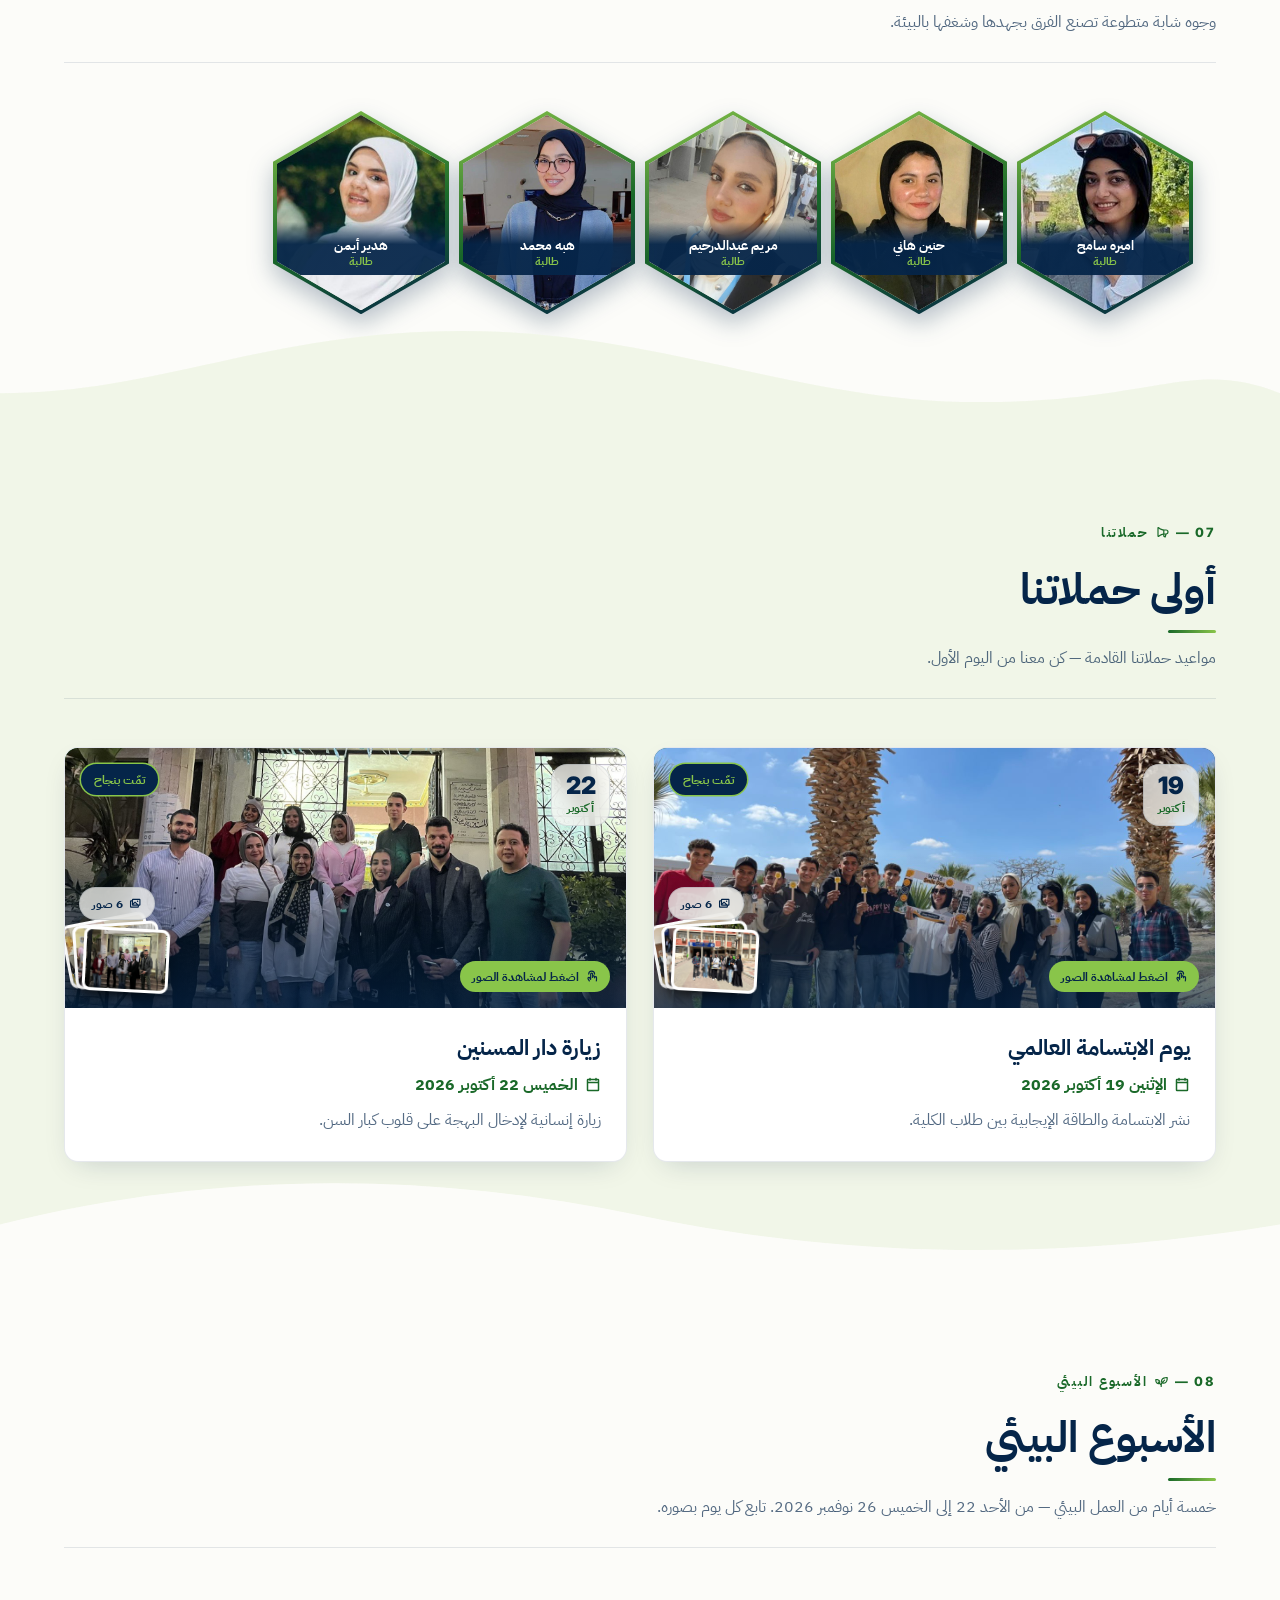
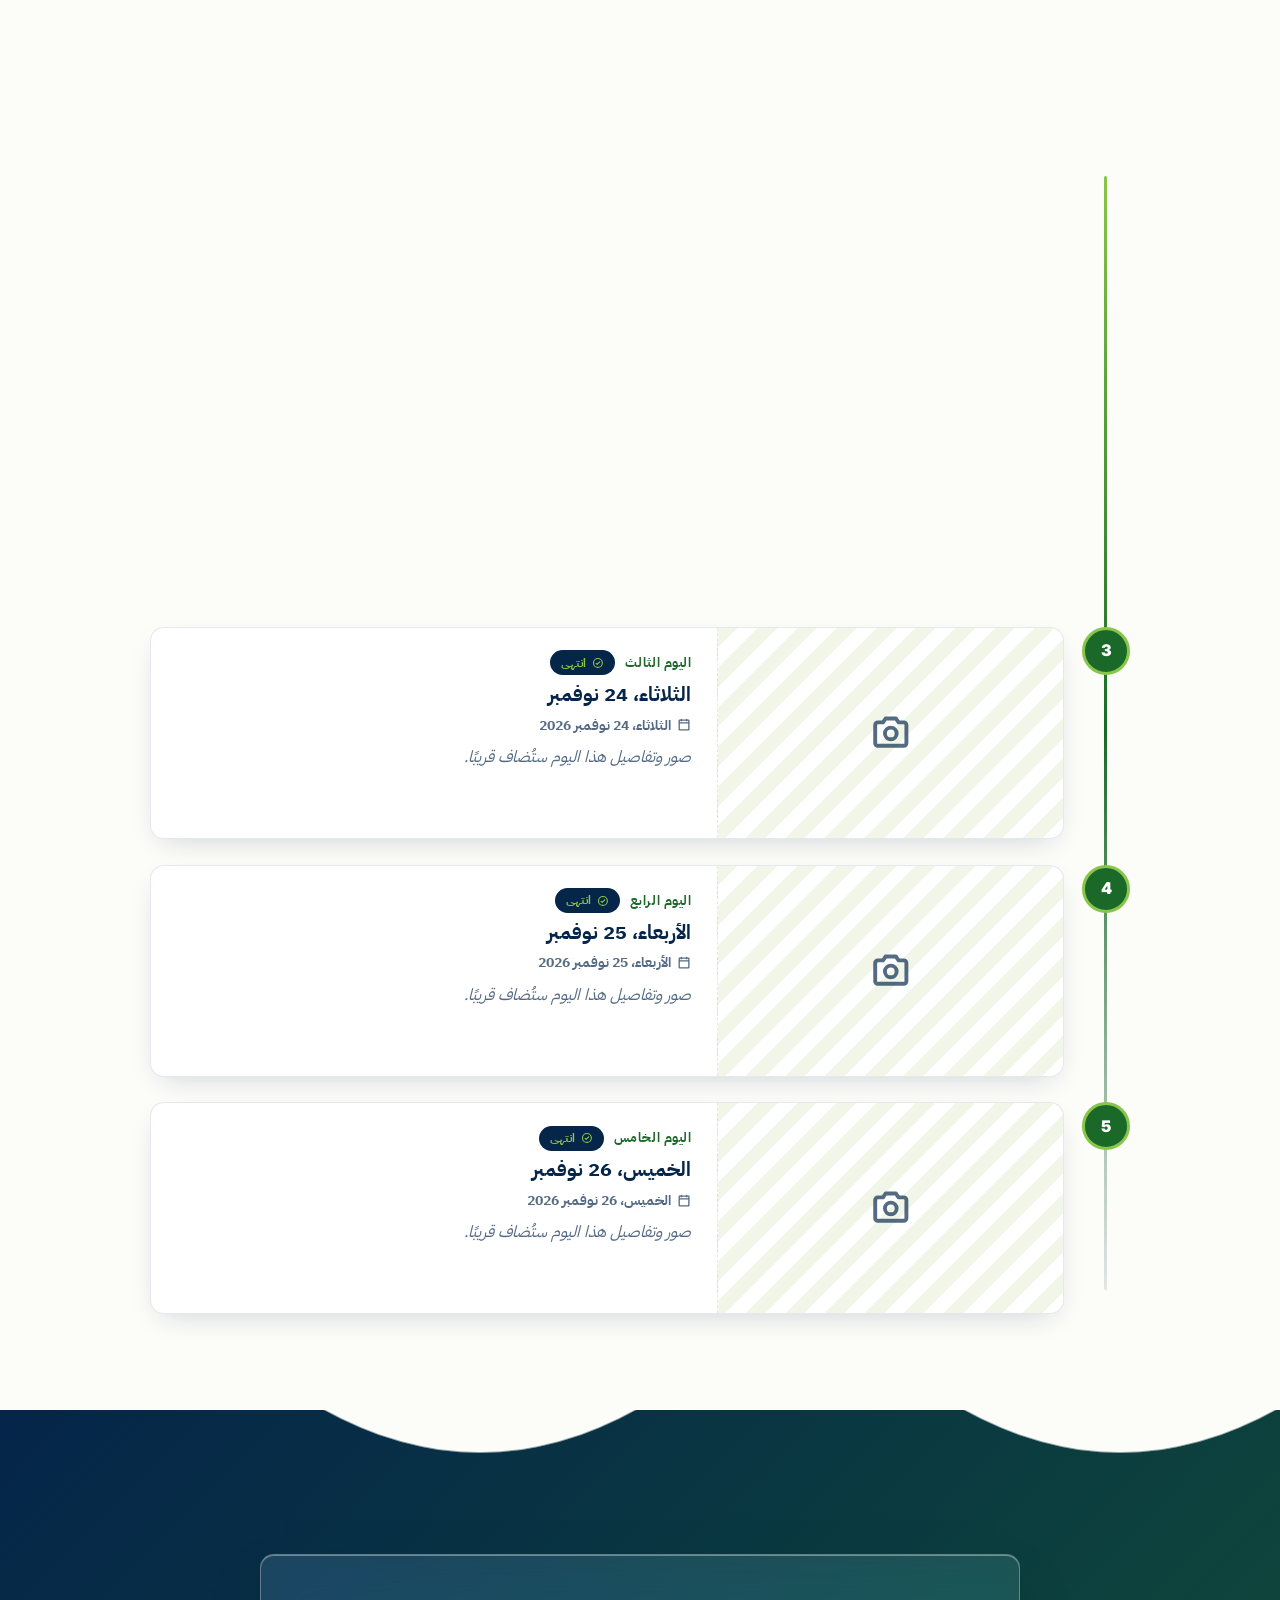
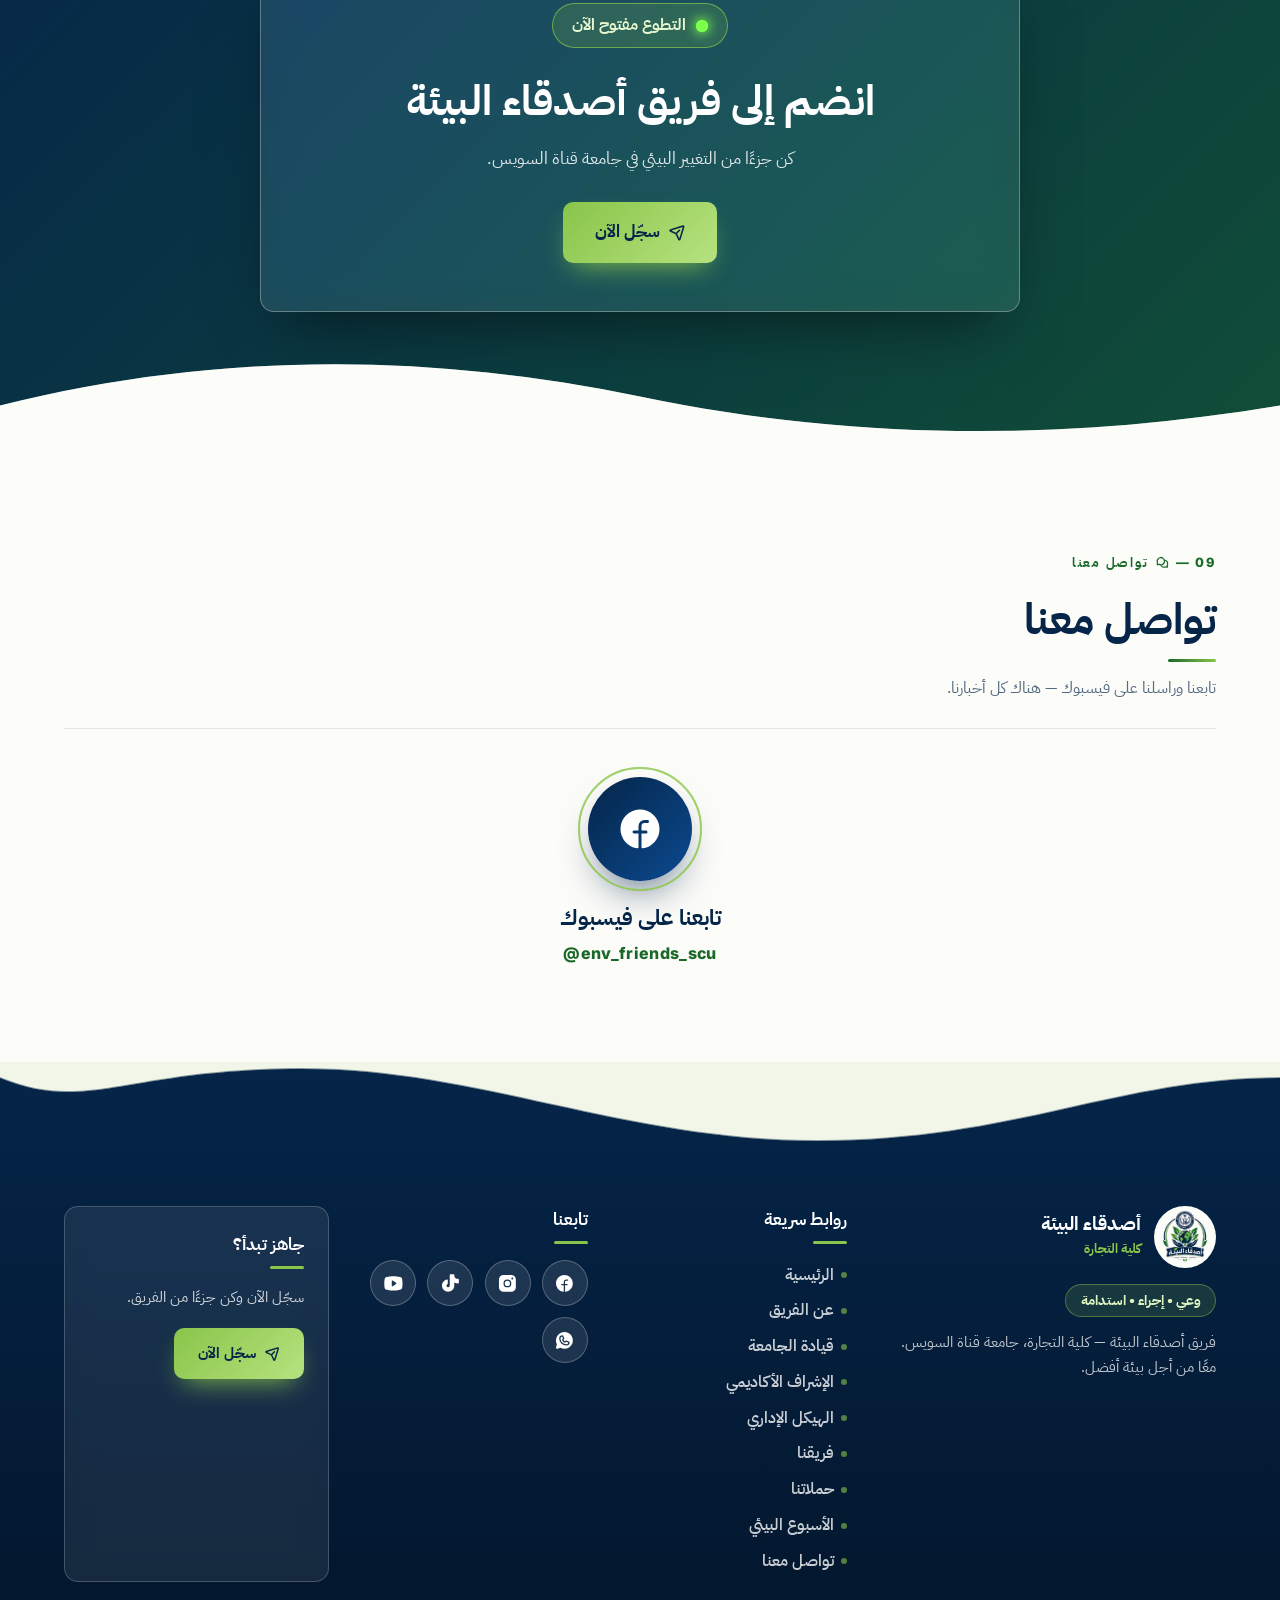
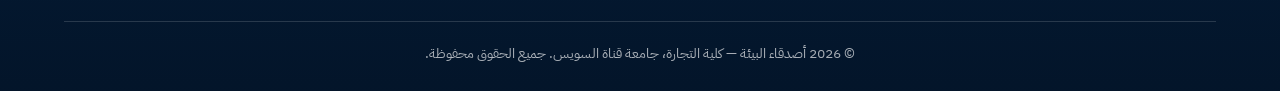
==== commit a26ada59: "Splash: show on every load, 5 seconds Co-Authored-By: Claude Opus 5.5 <noreply@anthropic.com> Claude" ====
--- a/index.html
+++ b/index.html
@@ -15,7 +15,7 @@
       var lg = localStorage.getItem('ef-lang') || 'ar';
       var d = document.documentElement;
       d.setAttribute('data-theme', th); d.setAttribute('data-lang', lg);
-      try{ if(sessionStorage.getItem('ef-splash') || matchMedia('(prefers-reduced-motion: reduce)').matches) d.classList.add('no-splash'); }catch(e){}
+      try{ if(matchMedia('(prefers-reduced-motion: reduce)').matches) d.classList.add('no-splash'); }catch(e){}
       d.setAttribute('lang', lg); d.setAttribute('dir', lg === 'ar' ? 'rtl' : 'ltr');
     }catch(e){}
   })();
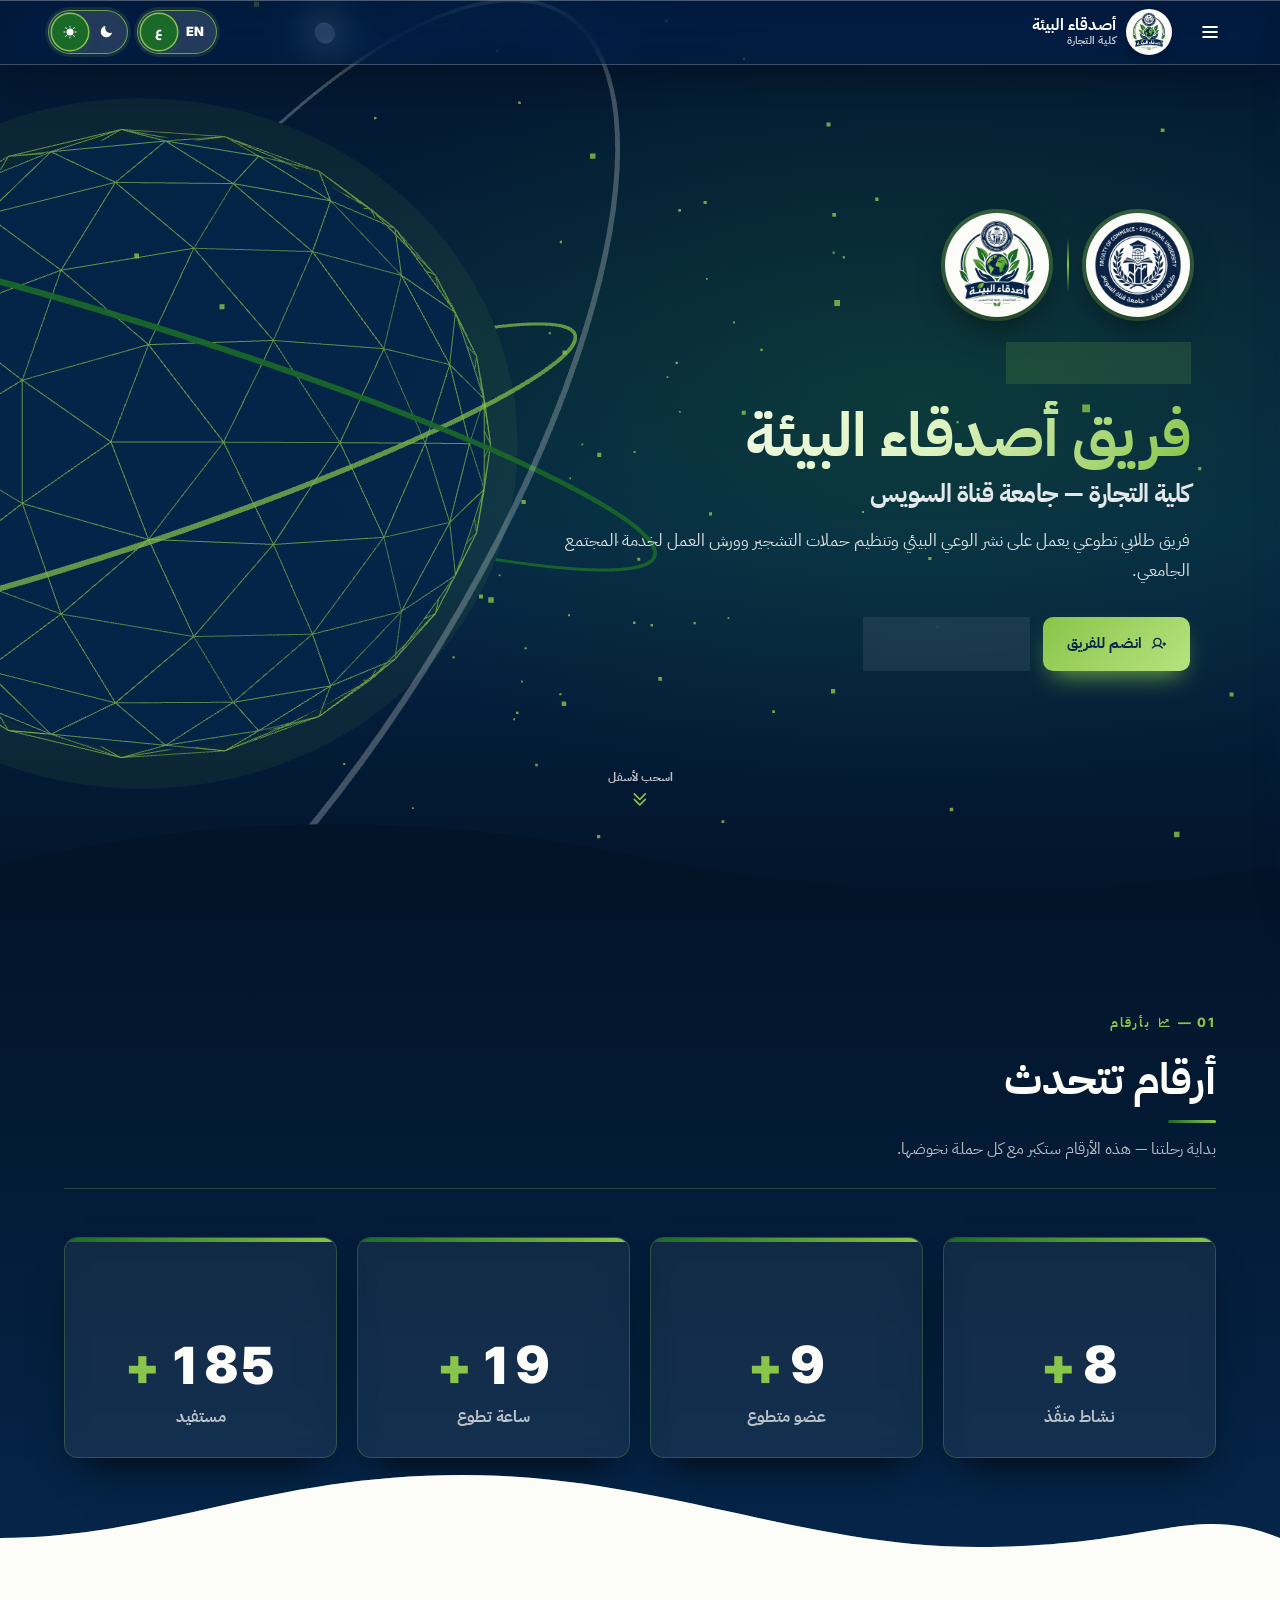
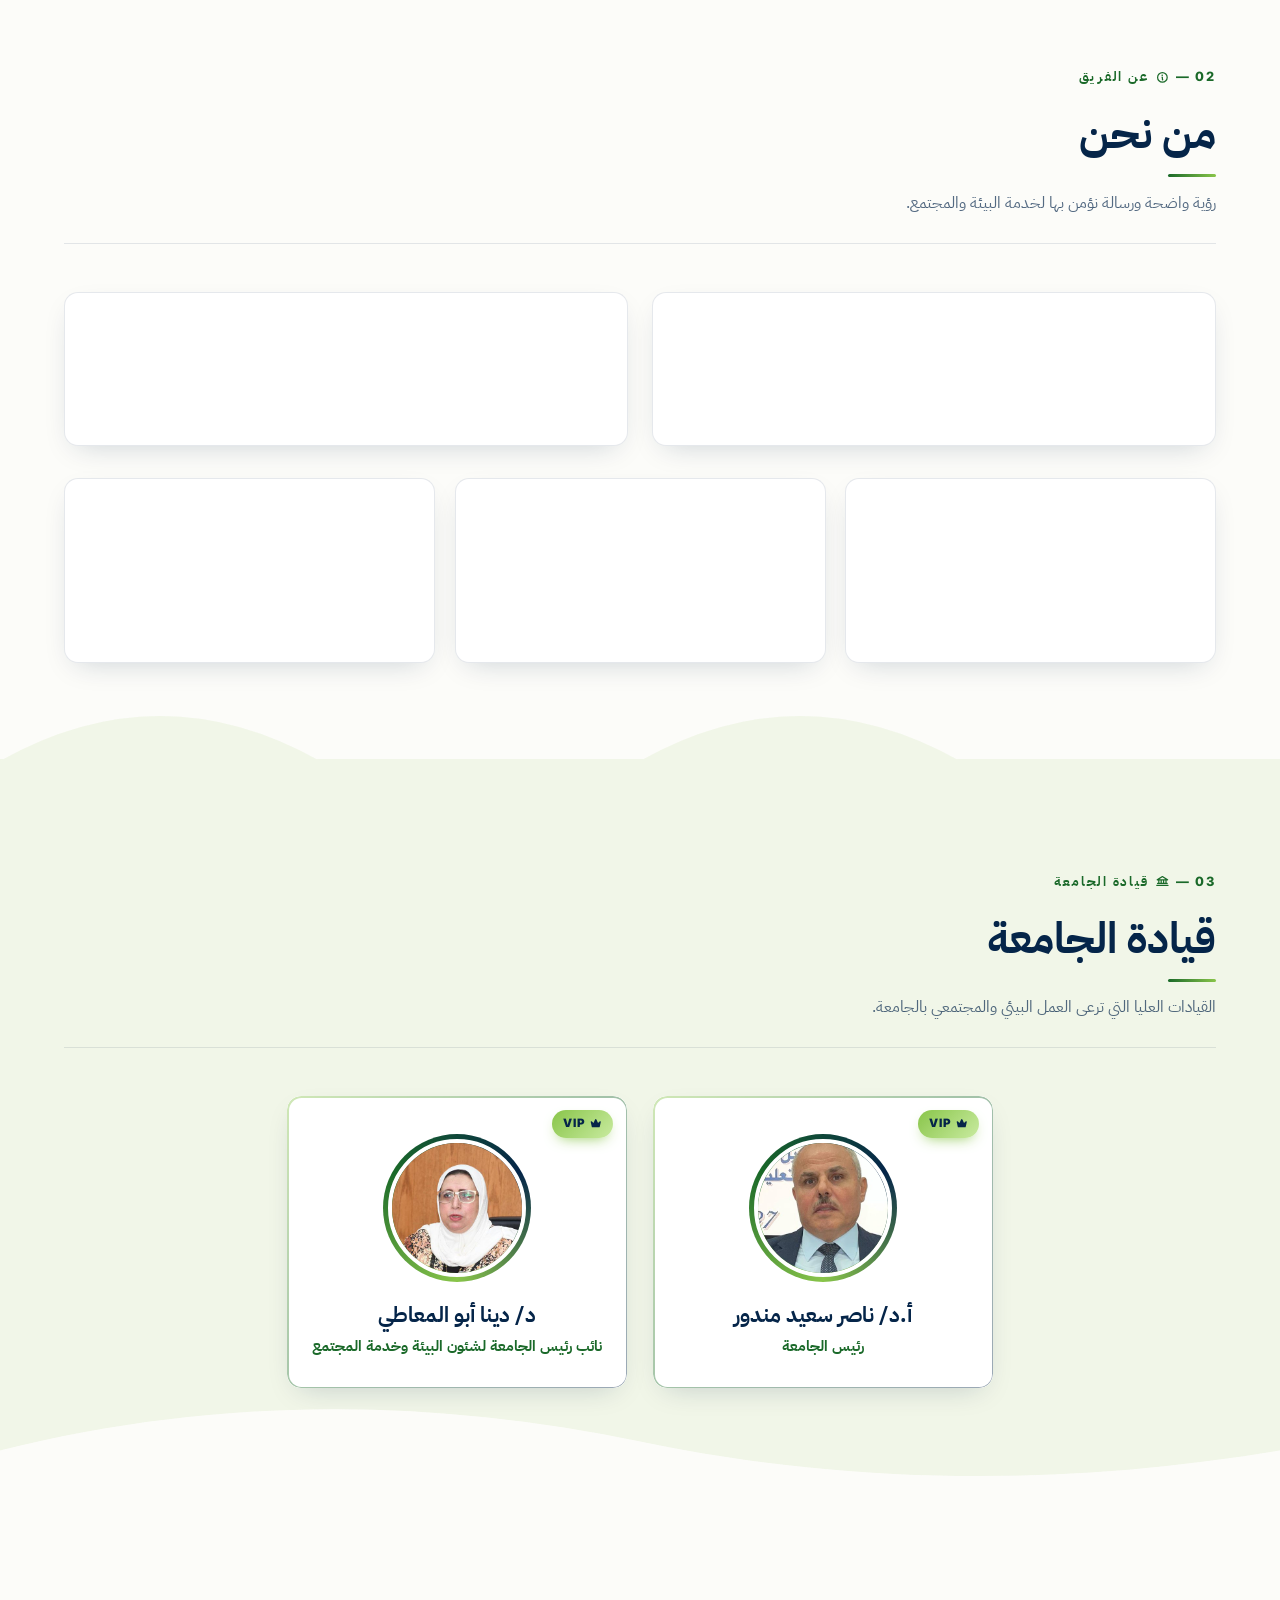
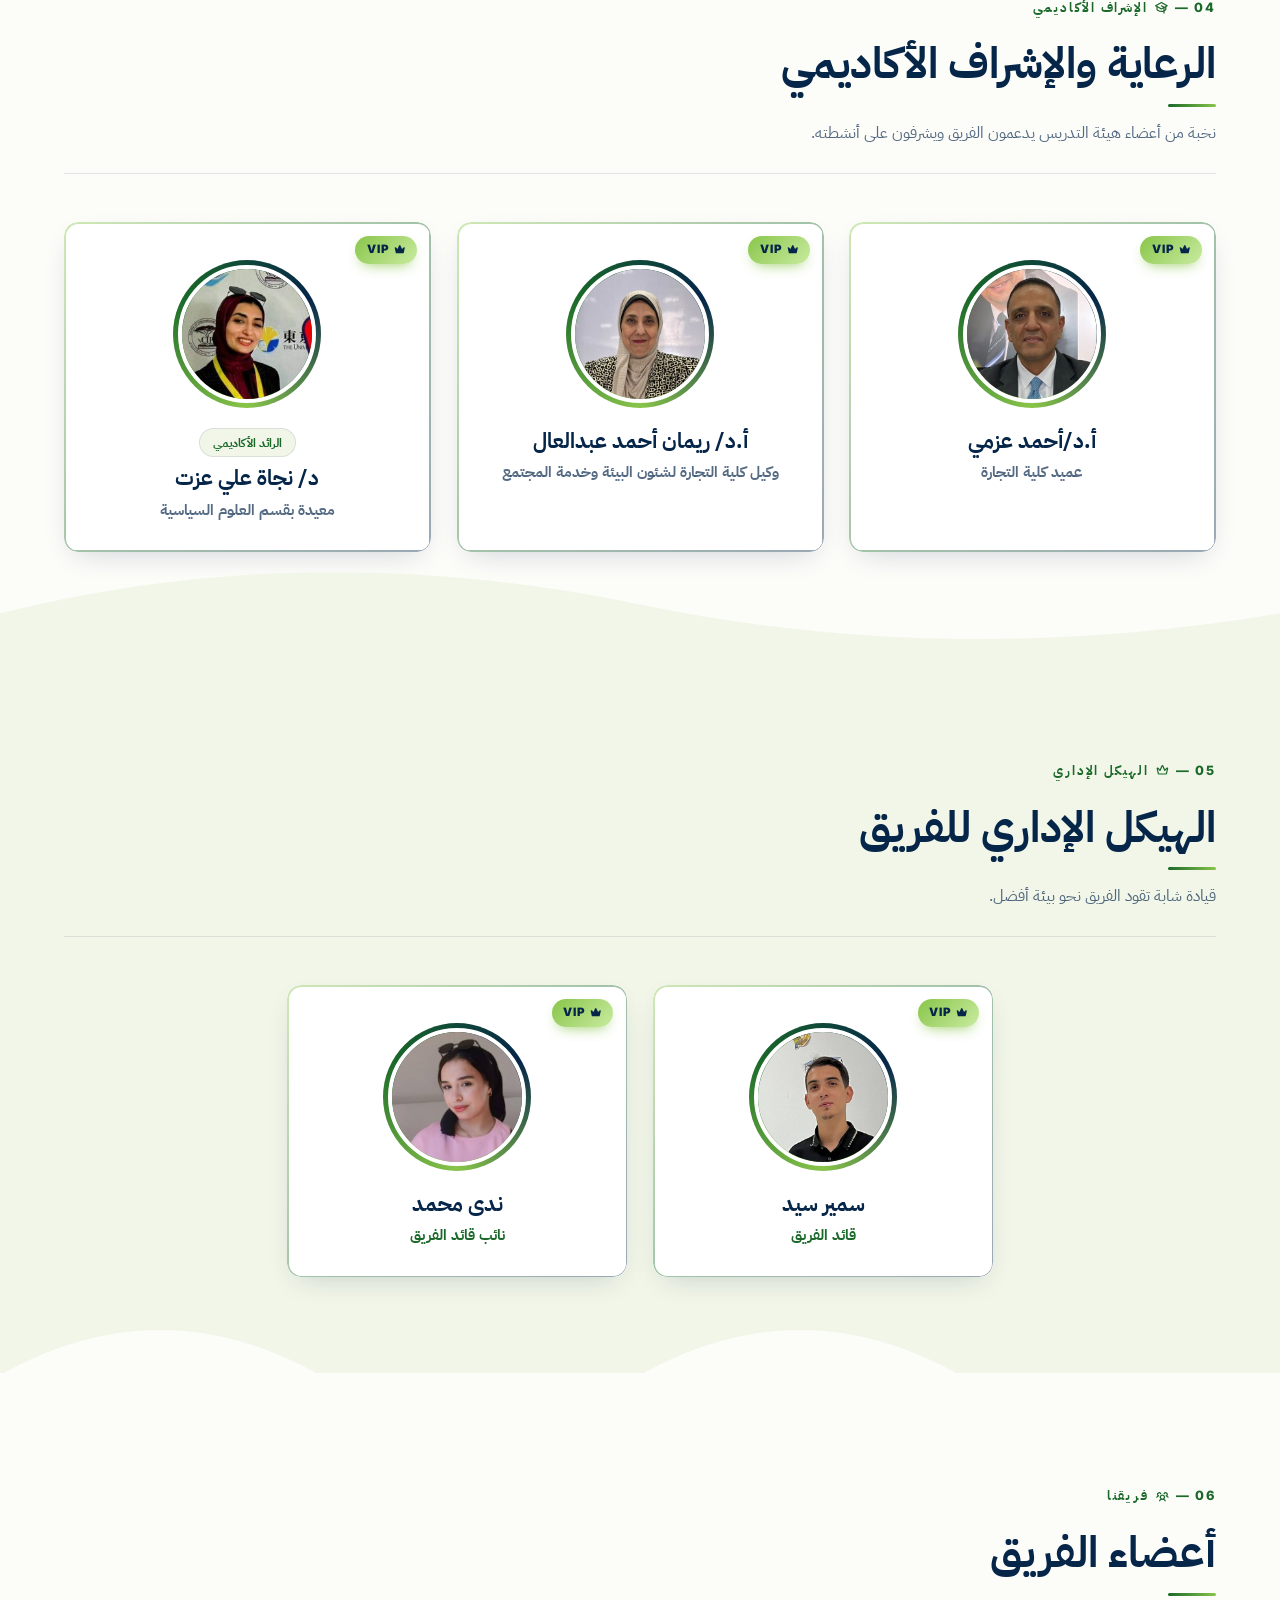
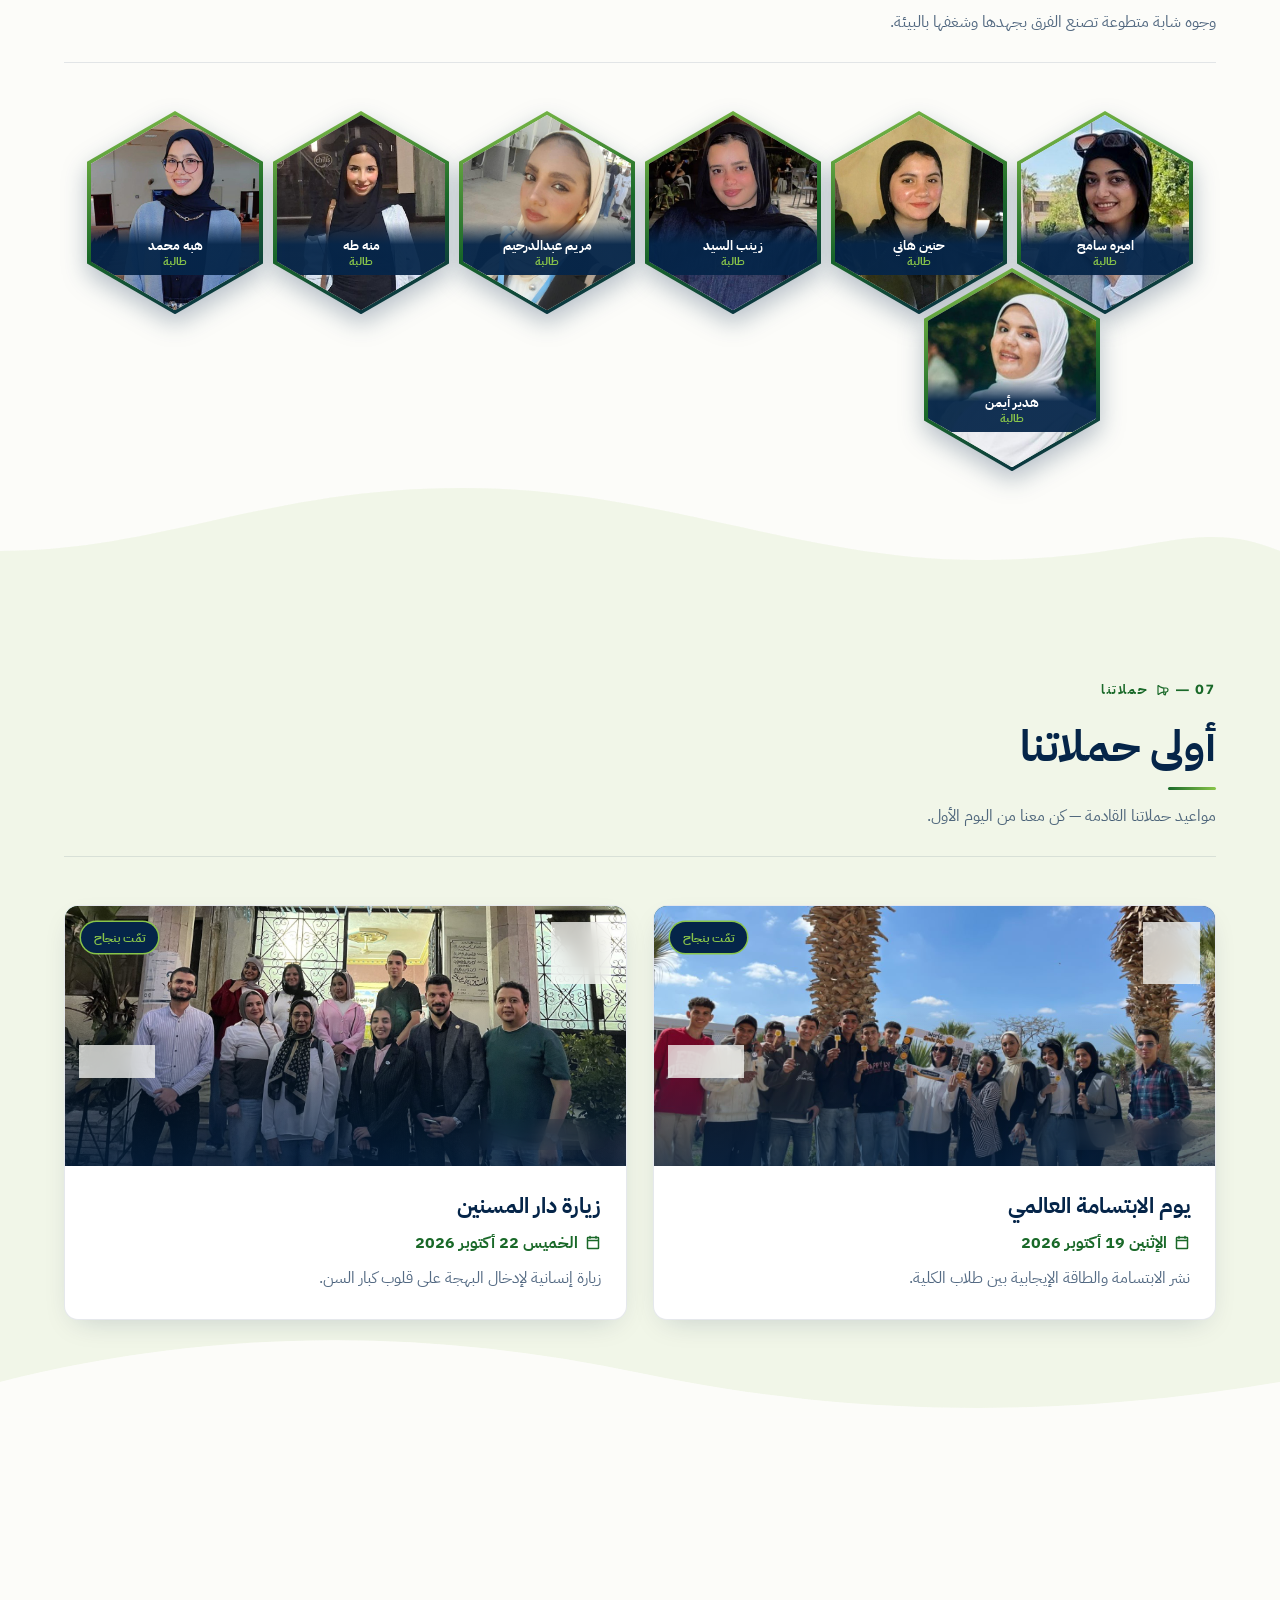
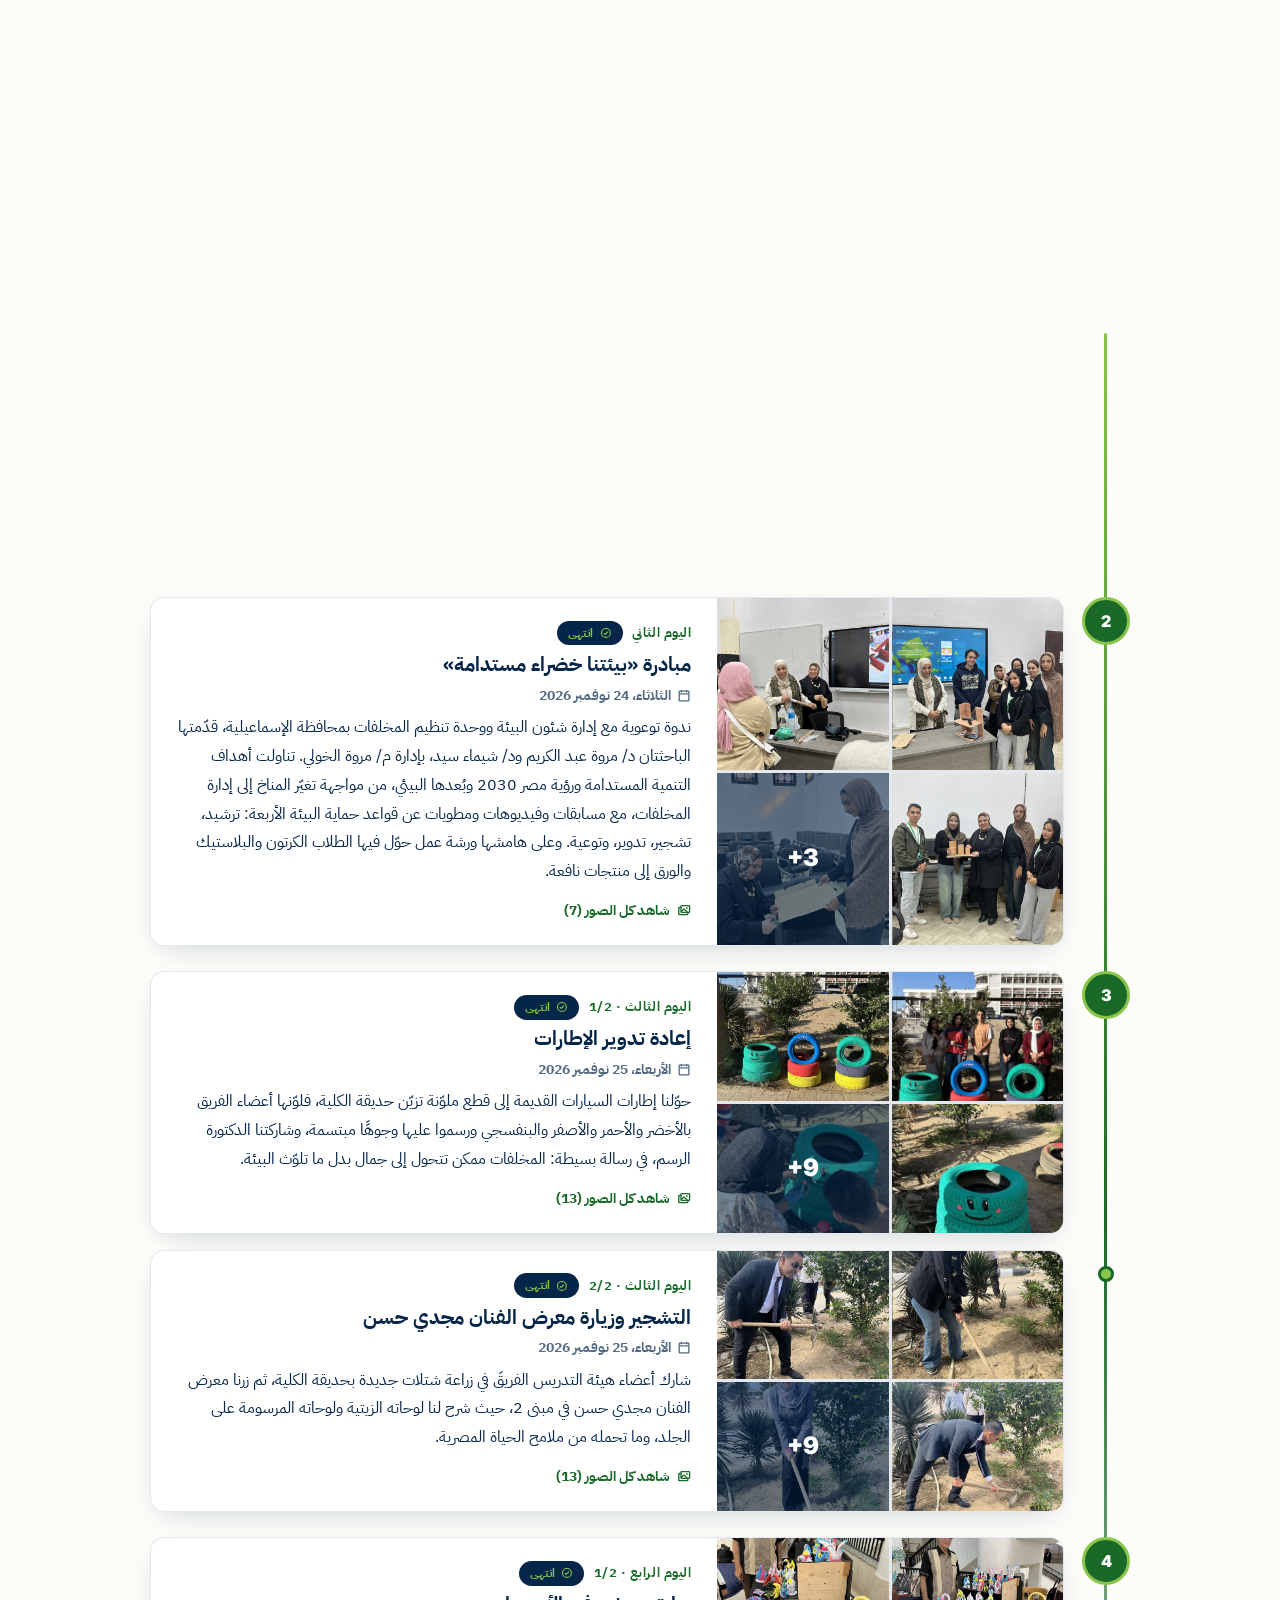
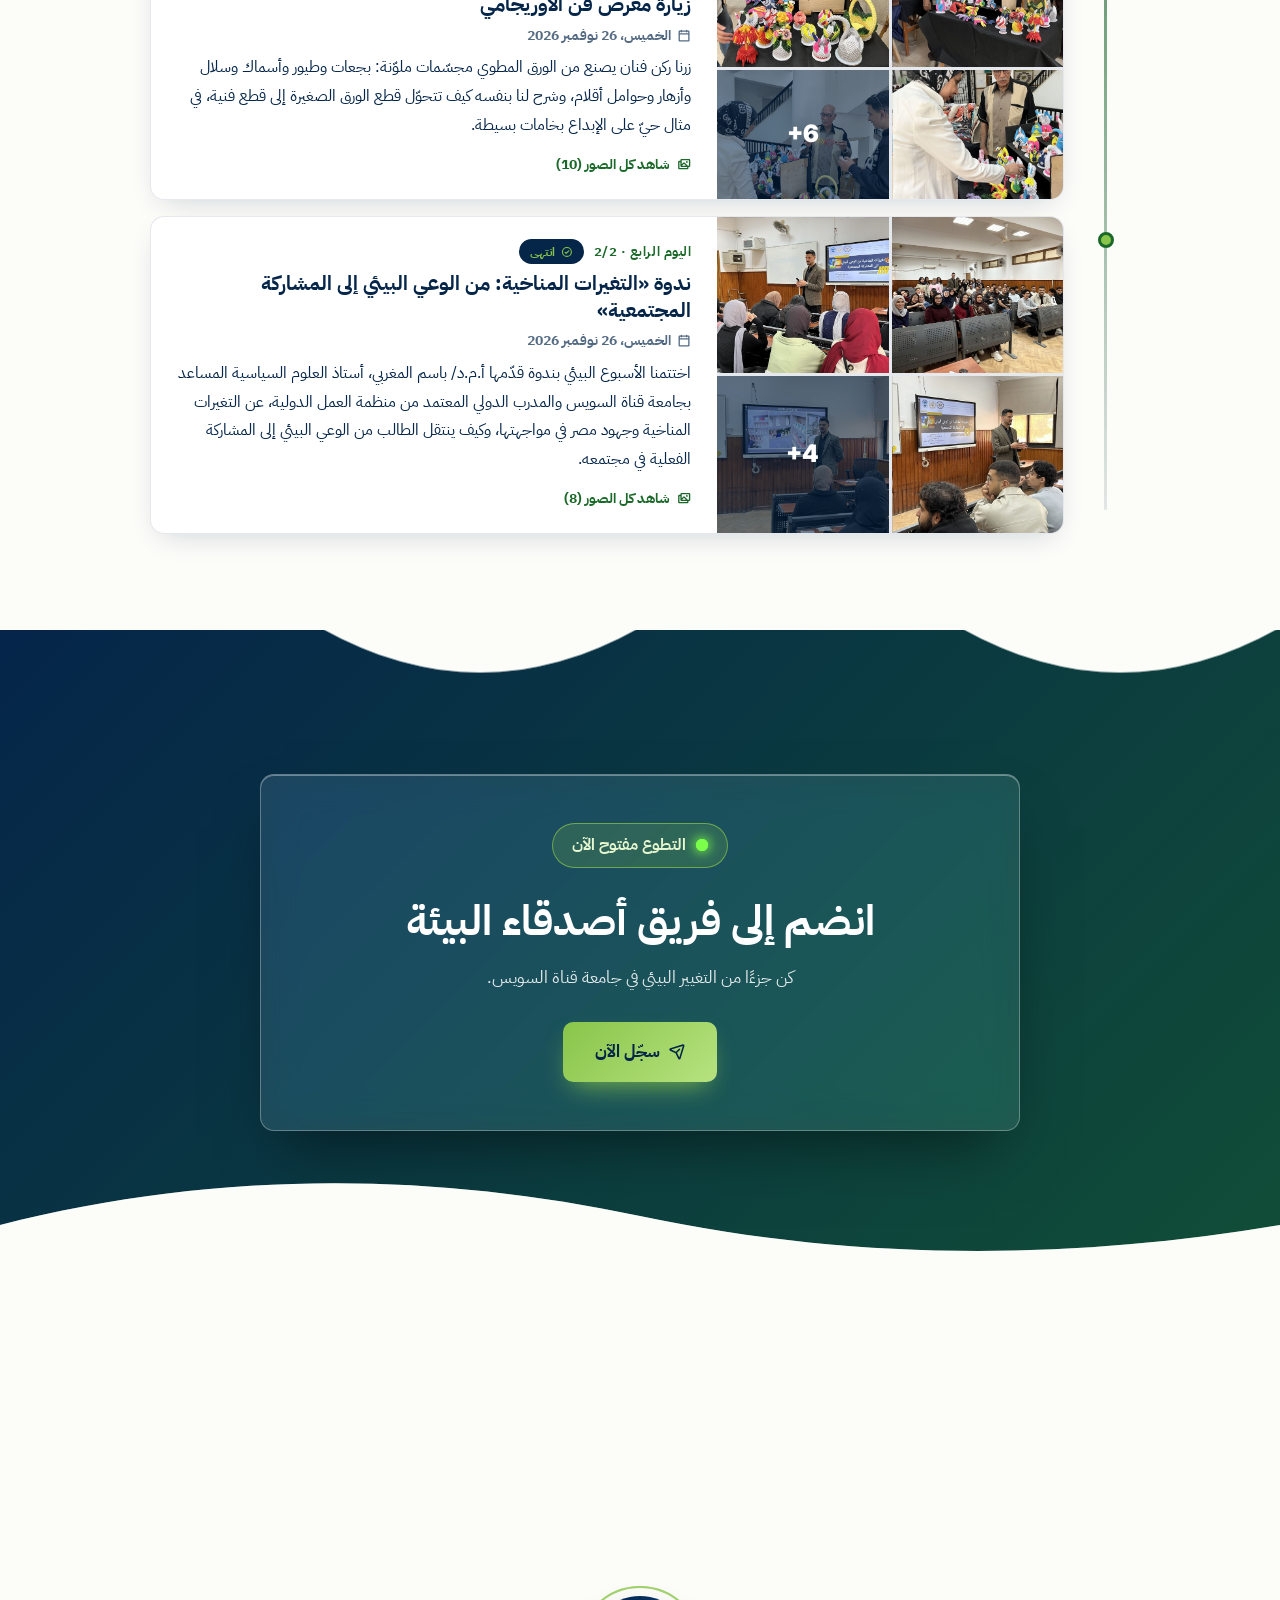
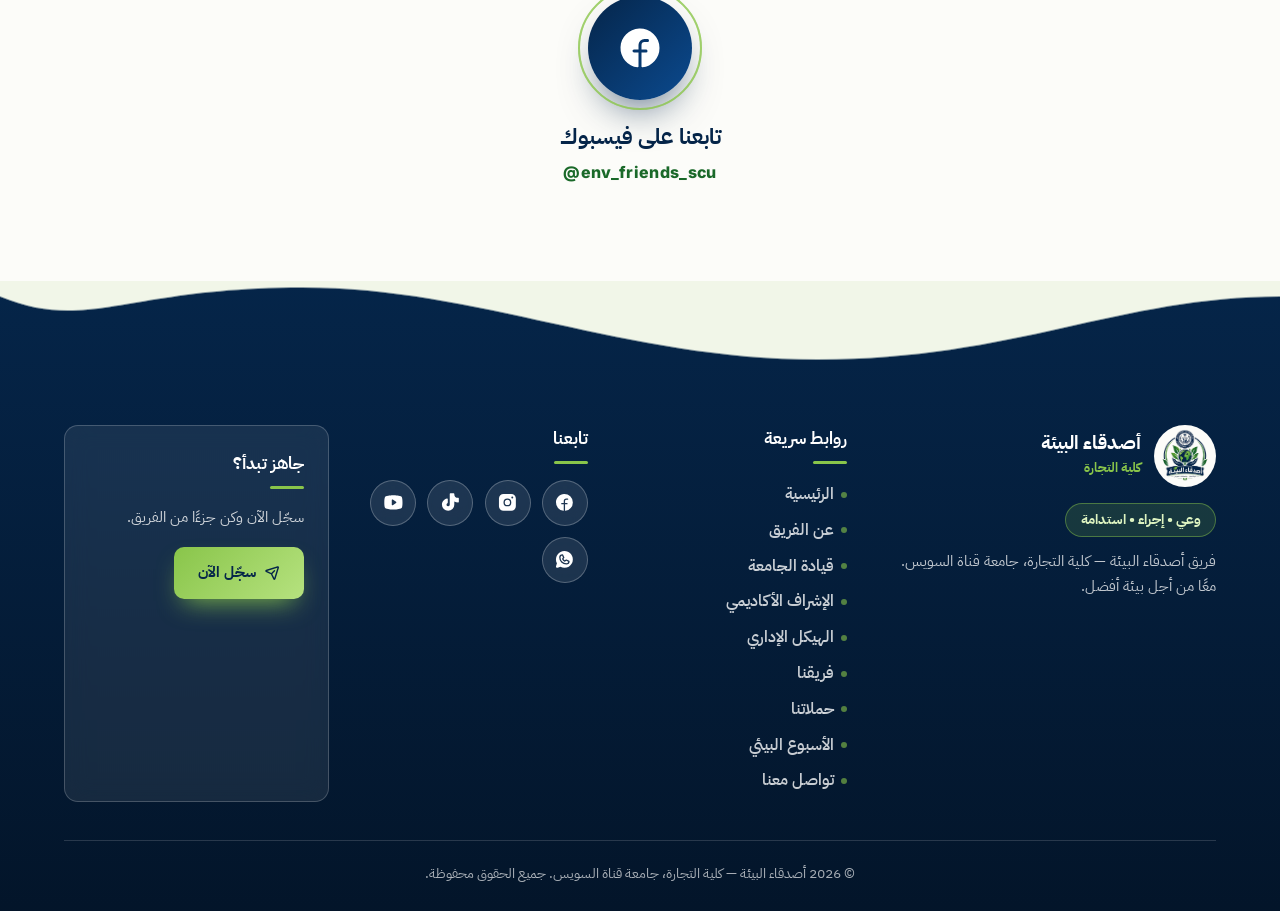
==== commit 62149c56: "Easier admin access: /admin short link, home-screen install, hidden 5-tap footer entry Co-Authored-B" ====
--- a/index.html
+++ b/index.html
@@ -254,5 +254,10 @@
 <script src="vendor/three.min.js"></script>
 <script src="scene.js"></script>
 <script src="splash.js"></script>
+<script>
+  /* مدخل سري للإدارة: 5 ضغطات ورا بعض على لوجو الفوتر */
+  (function(){ var n = 0, t; var el = document.getElementById('footer-logo'); if (!el) return;
+    el.addEventListener('click', function(){ n++; clearTimeout(t); t = setTimeout(function(){ n = 0; }, 1500); if (n >= 5) location.href = 'admin.html'; }); })();
+</script>
 </body>
 </html>
--- a/v2.css
+++ b/v2.css
@@ -116,7 +116,7 @@
 @media (prefers-reduced-motion:reduce){.hexw{opacity:1;transform:none}}
 
 /* ═══ الأسبوع البيئي: شريط أيام + تايم لاين ═══ */
-.eco-rail{position:relative;display:grid;grid-template-columns:repeat(5,1fr);margin:0 auto 3.2rem;max-width:860px;--p:0}
+.eco-rail{position:relative;display:grid;grid-auto-flow:column;grid-auto-columns:1fr;margin:0 auto 3.2rem;max-width:860px;--p:0}
 .rail-line{position:absolute;top:22px;inset-inline:10%;height:4px;border-radius:9px;background:var(--border)}
 .rail-fill{position:absolute;inset-block:0;inset-inline-start:0;width:calc(var(--p)*100%);border-radius:inherit;background:linear-gradient(90deg,var(--emerald),var(--leaf));transition:width 1.2s var(--ease)}
 [dir="rtl"] .rail-fill{background:linear-gradient(270deg,var(--emerald),var(--leaf))}
@@ -162,7 +162,7 @@
 .eco-body p.muted{color:var(--muted);font-style:italic}
 .eco-more{margin-top:.4rem;display:inline-flex;align-items:center;gap:.4rem;font-weight:900;color:var(--accent);font-size:.9rem}
 @media (max-width:720px){
-  .eco-rail{grid-template-columns:repeat(5,1fr);margin-bottom:2.4rem}
+  .eco-rail{margin-bottom:2.4rem}
   .rail-node .dot{width:38px;height:38px;font-size:.9rem}.rail-line{top:17px}
   .rail-node b{font-size:.72rem}.rail-node small{font-size:.66rem}
   .eco-days::before{inset-inline-start:17px}
@@ -175,3 +175,10 @@
 
 .nav-list a{white-space:nowrap;padding-inline:.65rem}
 @media (max-width:1319px){.nav-desktop,.nav-cta{display:none}.nav-burger{display:grid}}
+
+/* جزء تاني في نفس اليوم: نقطة صغيرة على الخط بدل الرقم */
+.eco-day.is-part{margin-top:-.6rem}
+.eco-day.is-part .eco-num span{width:16px;height:16px;margin:16px;border-width:3px;background:var(--leaf);border-color:var(--emerald)}
+@media (max-width:720px){.eco-day.is-part .eco-num span{width:14px;height:14px;margin:11px}}
+/* خلية النحل على الموبايل: شريط الاسم أصغر وأوطى عشان ما يغطيش الوش */
+@media (max-width:620px){.hex-cap{inset-block-end:15%;padding:.55rem .3rem .15rem;background:linear-gradient(transparent,rgba(5,37,73,.92) 35%)}.hex-cap b{font-size:.74rem}.hex-cap span{font-size:.6rem}}
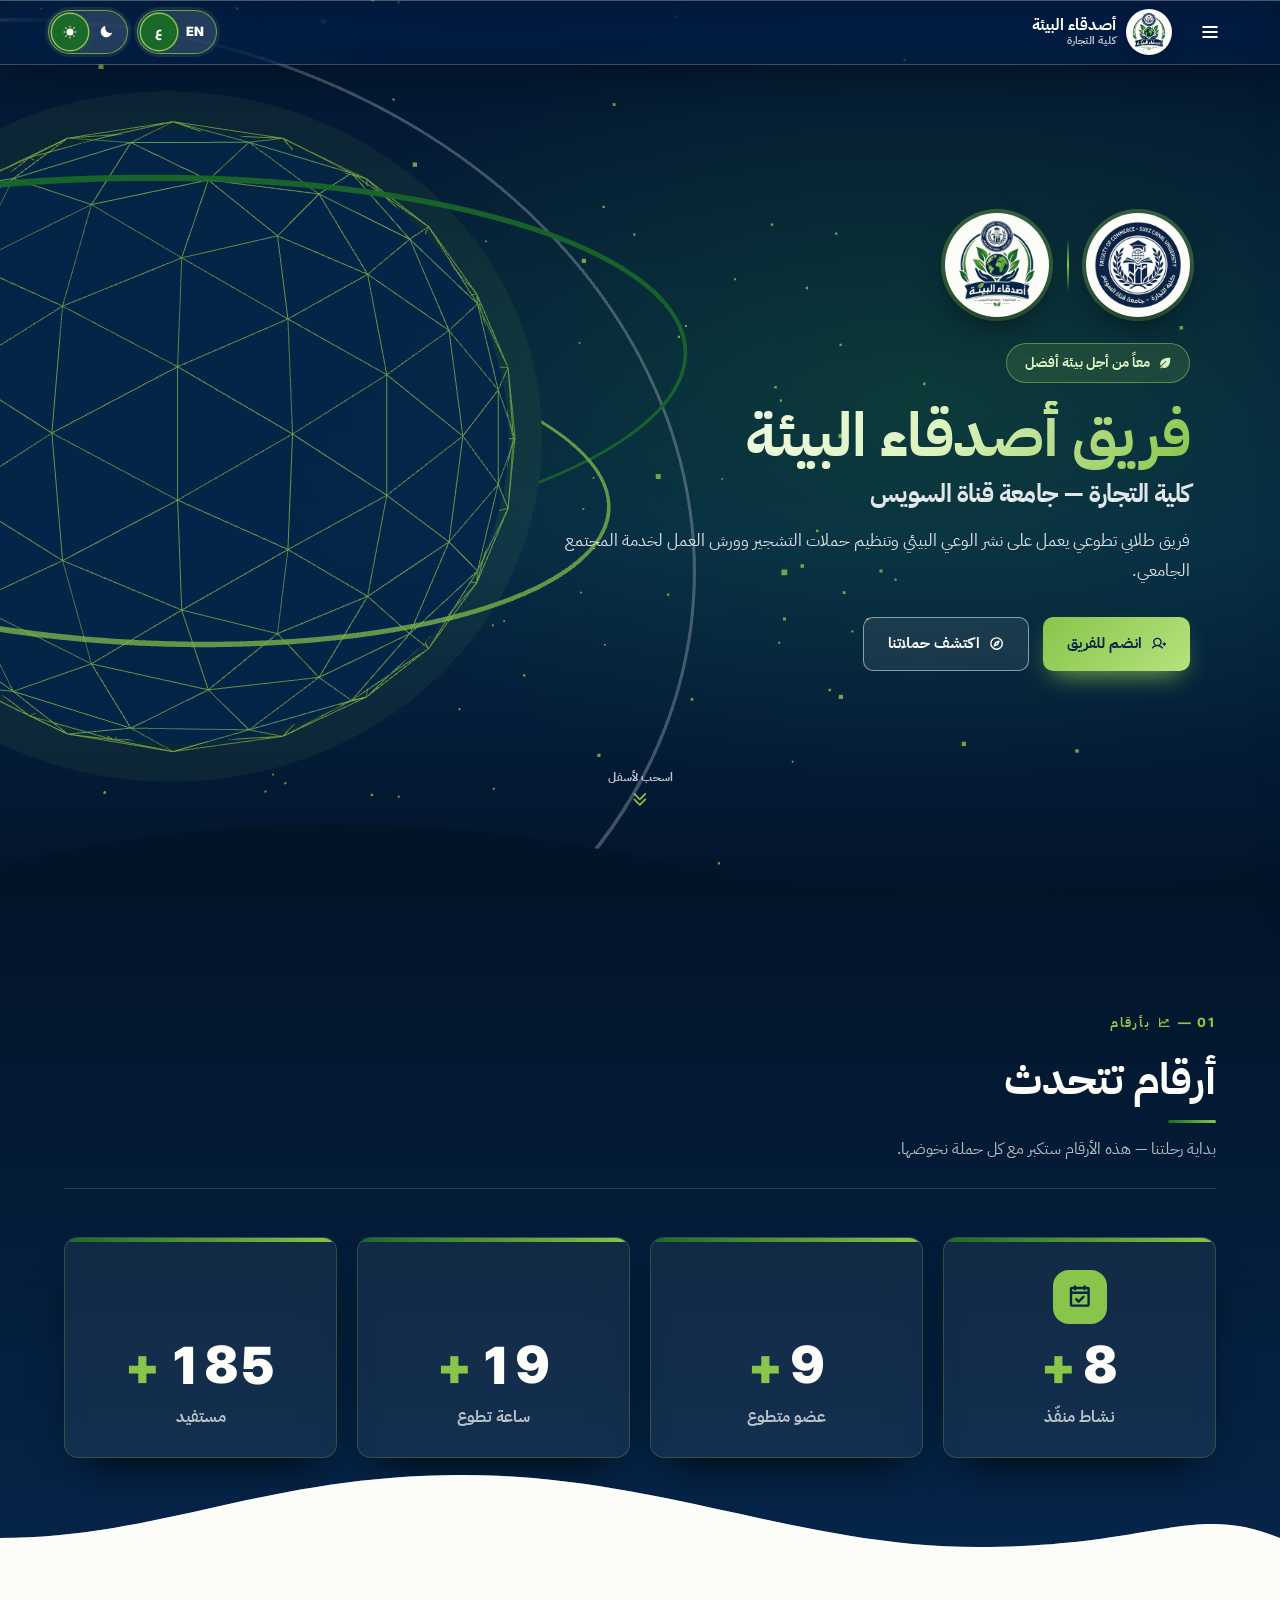
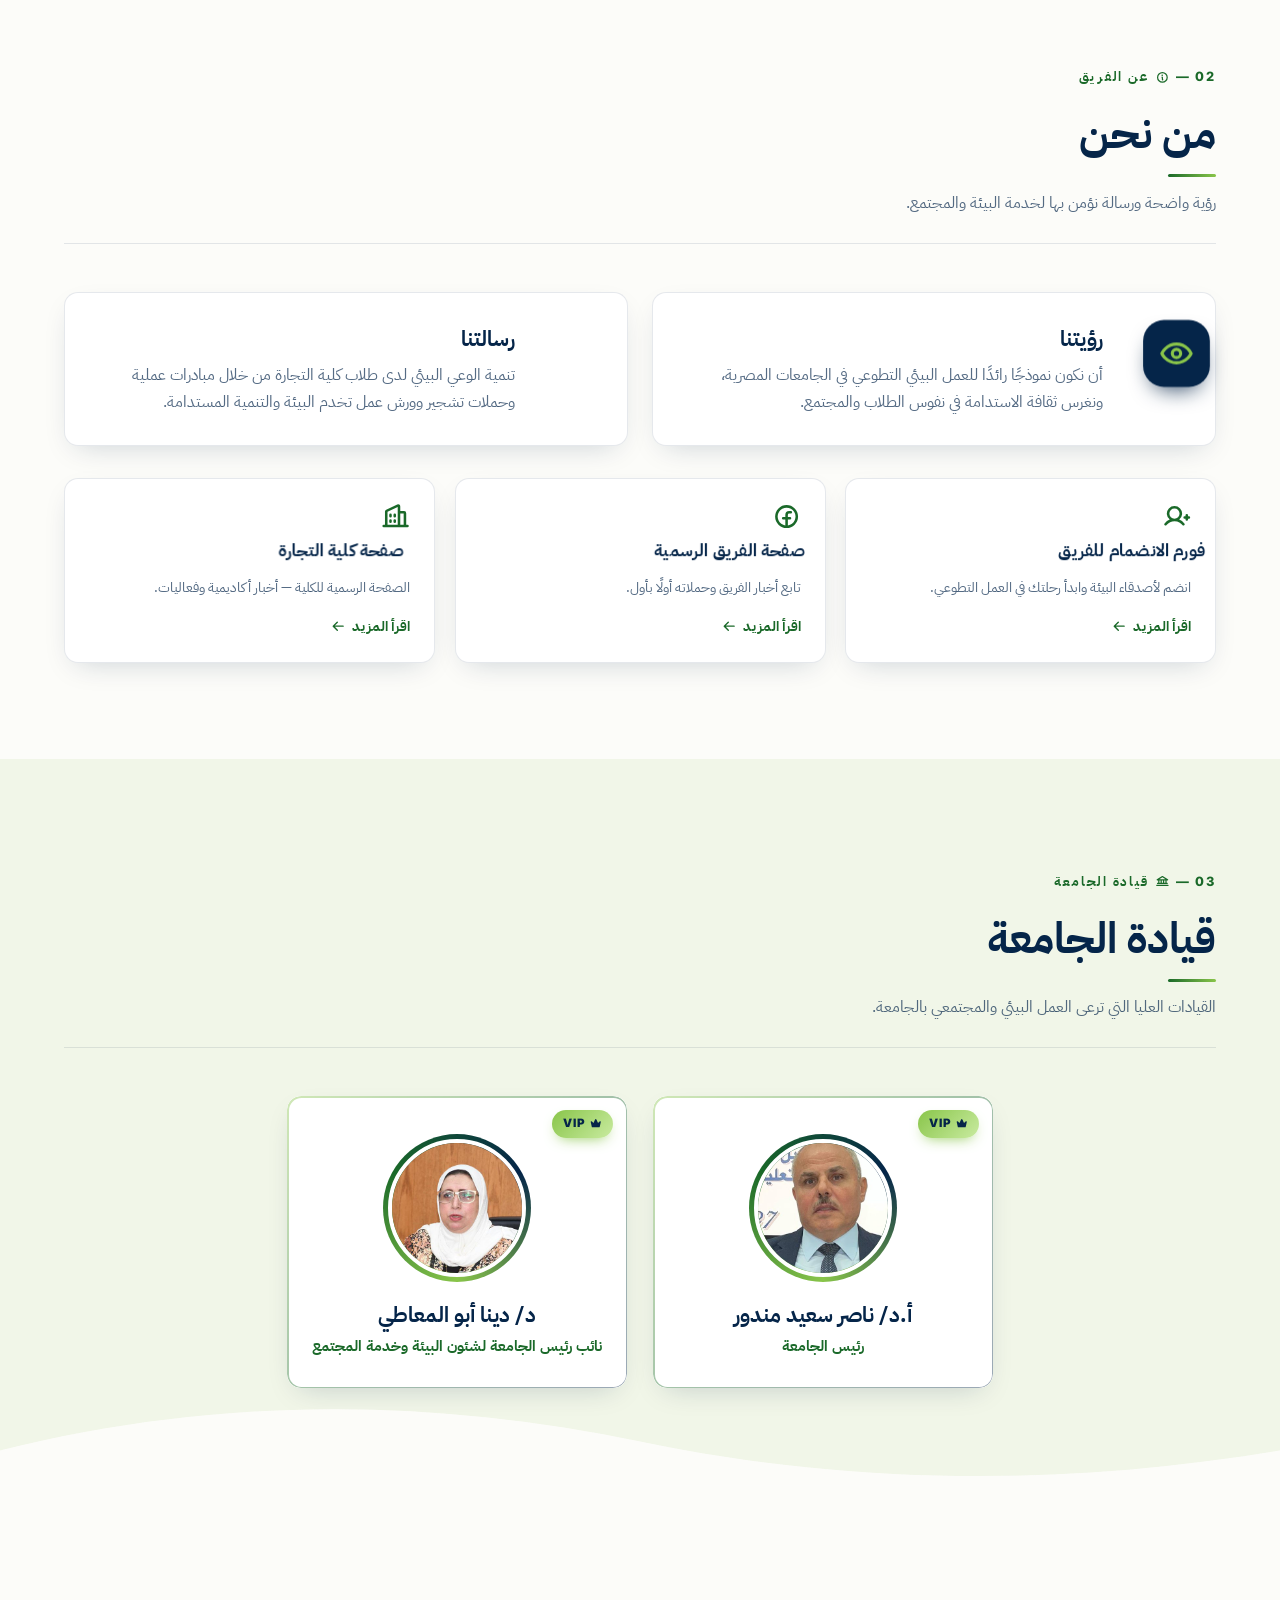
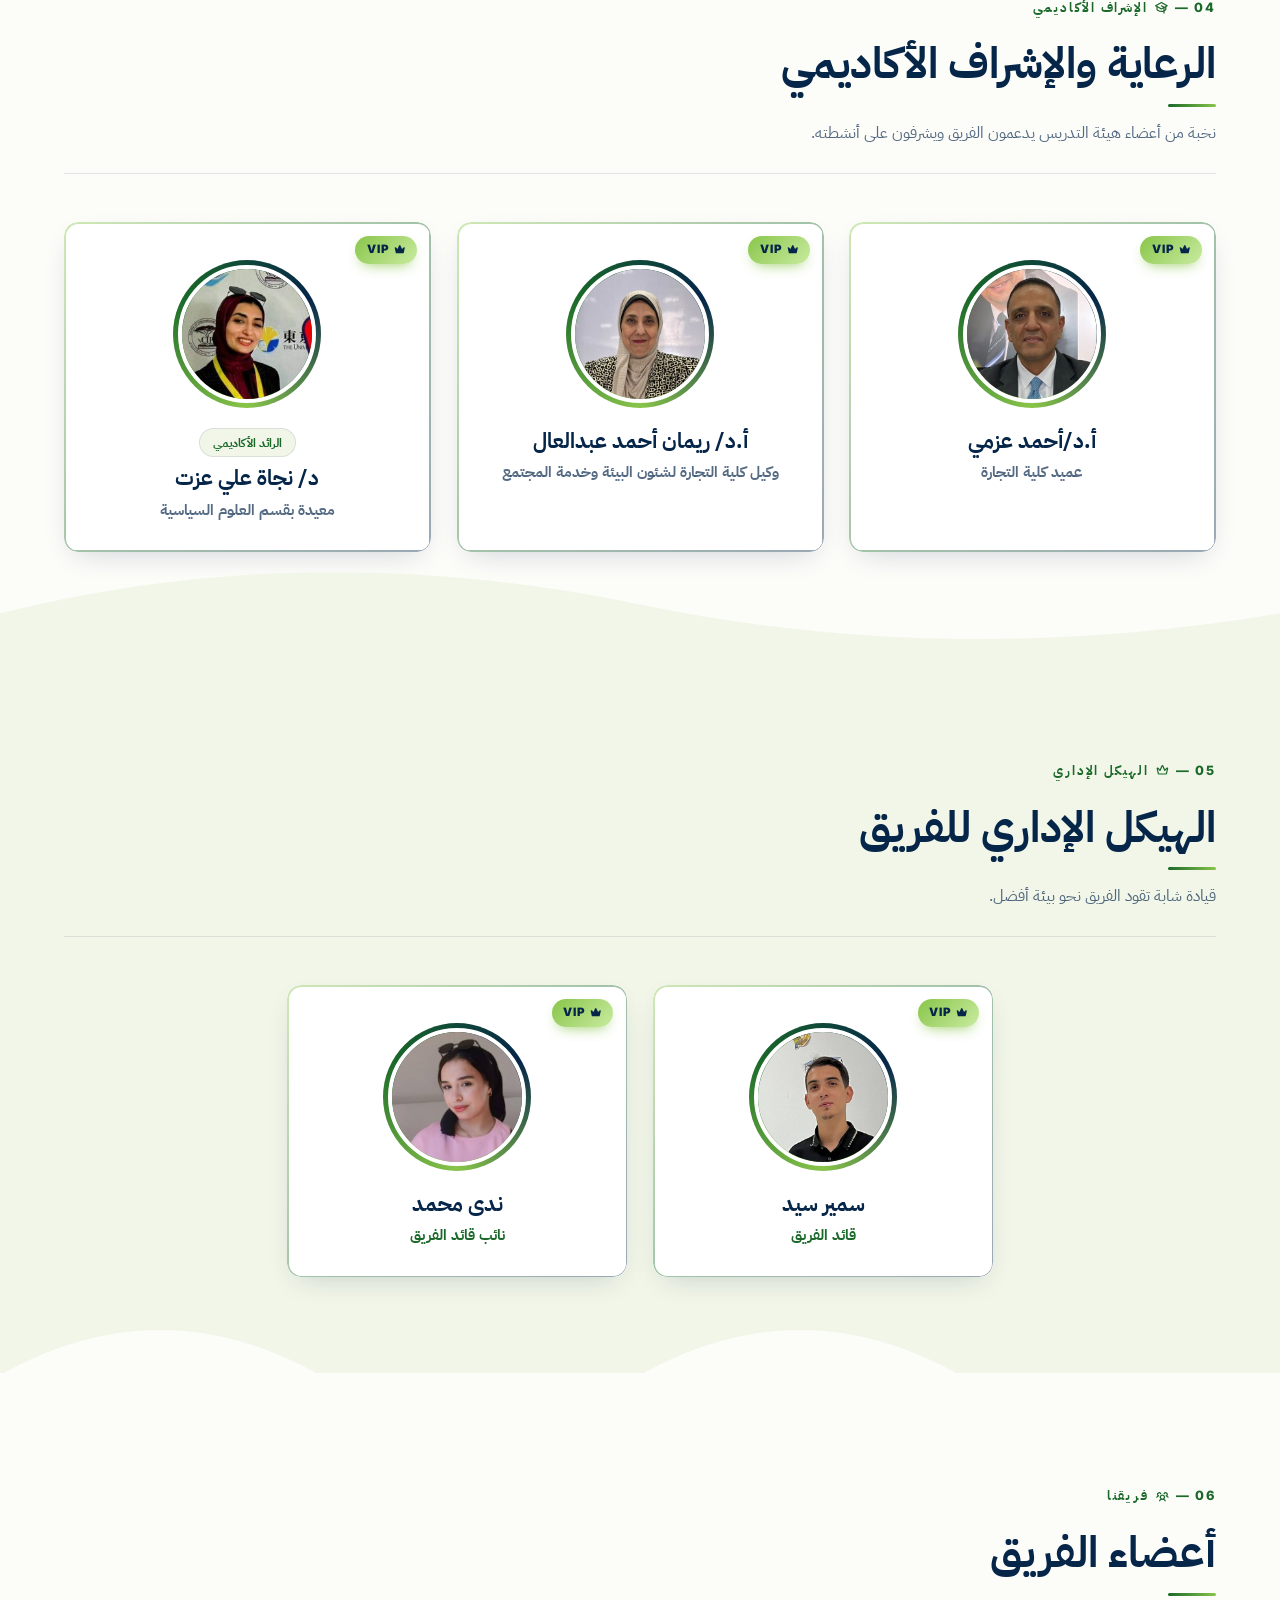
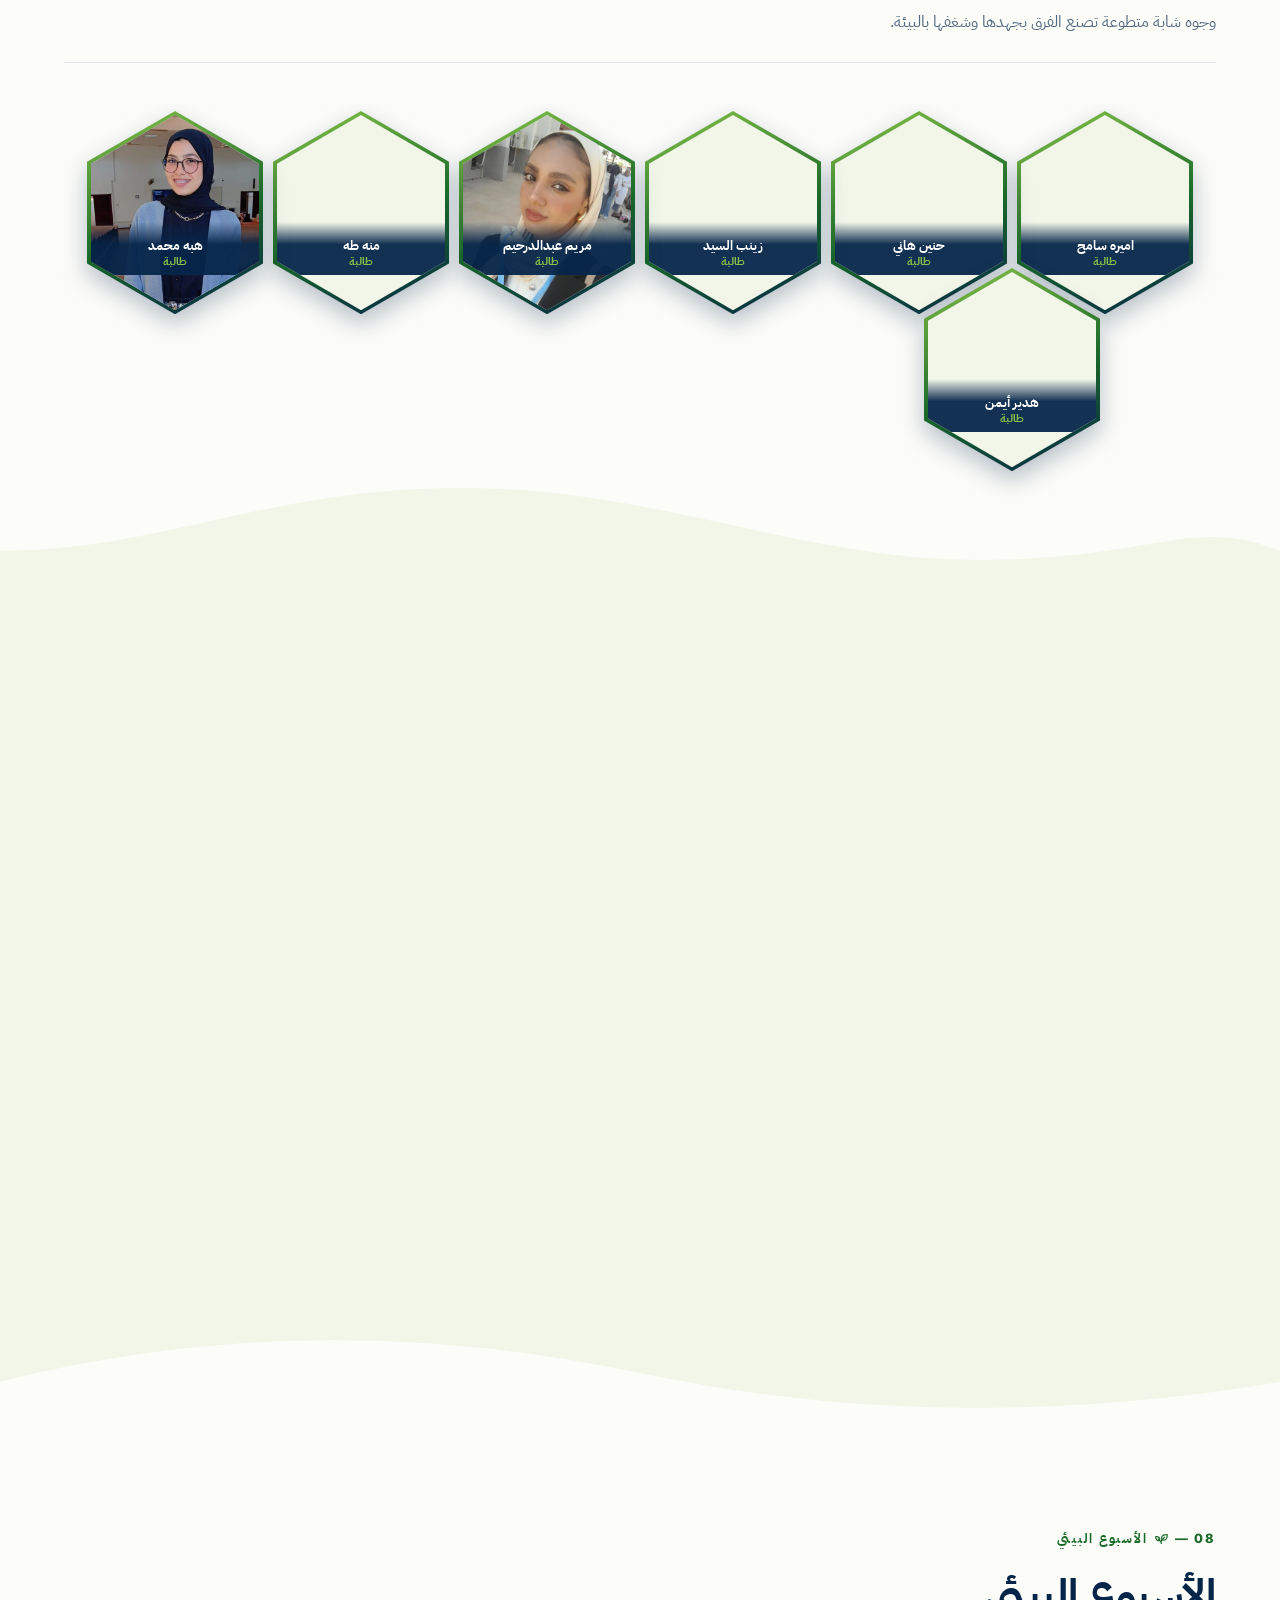
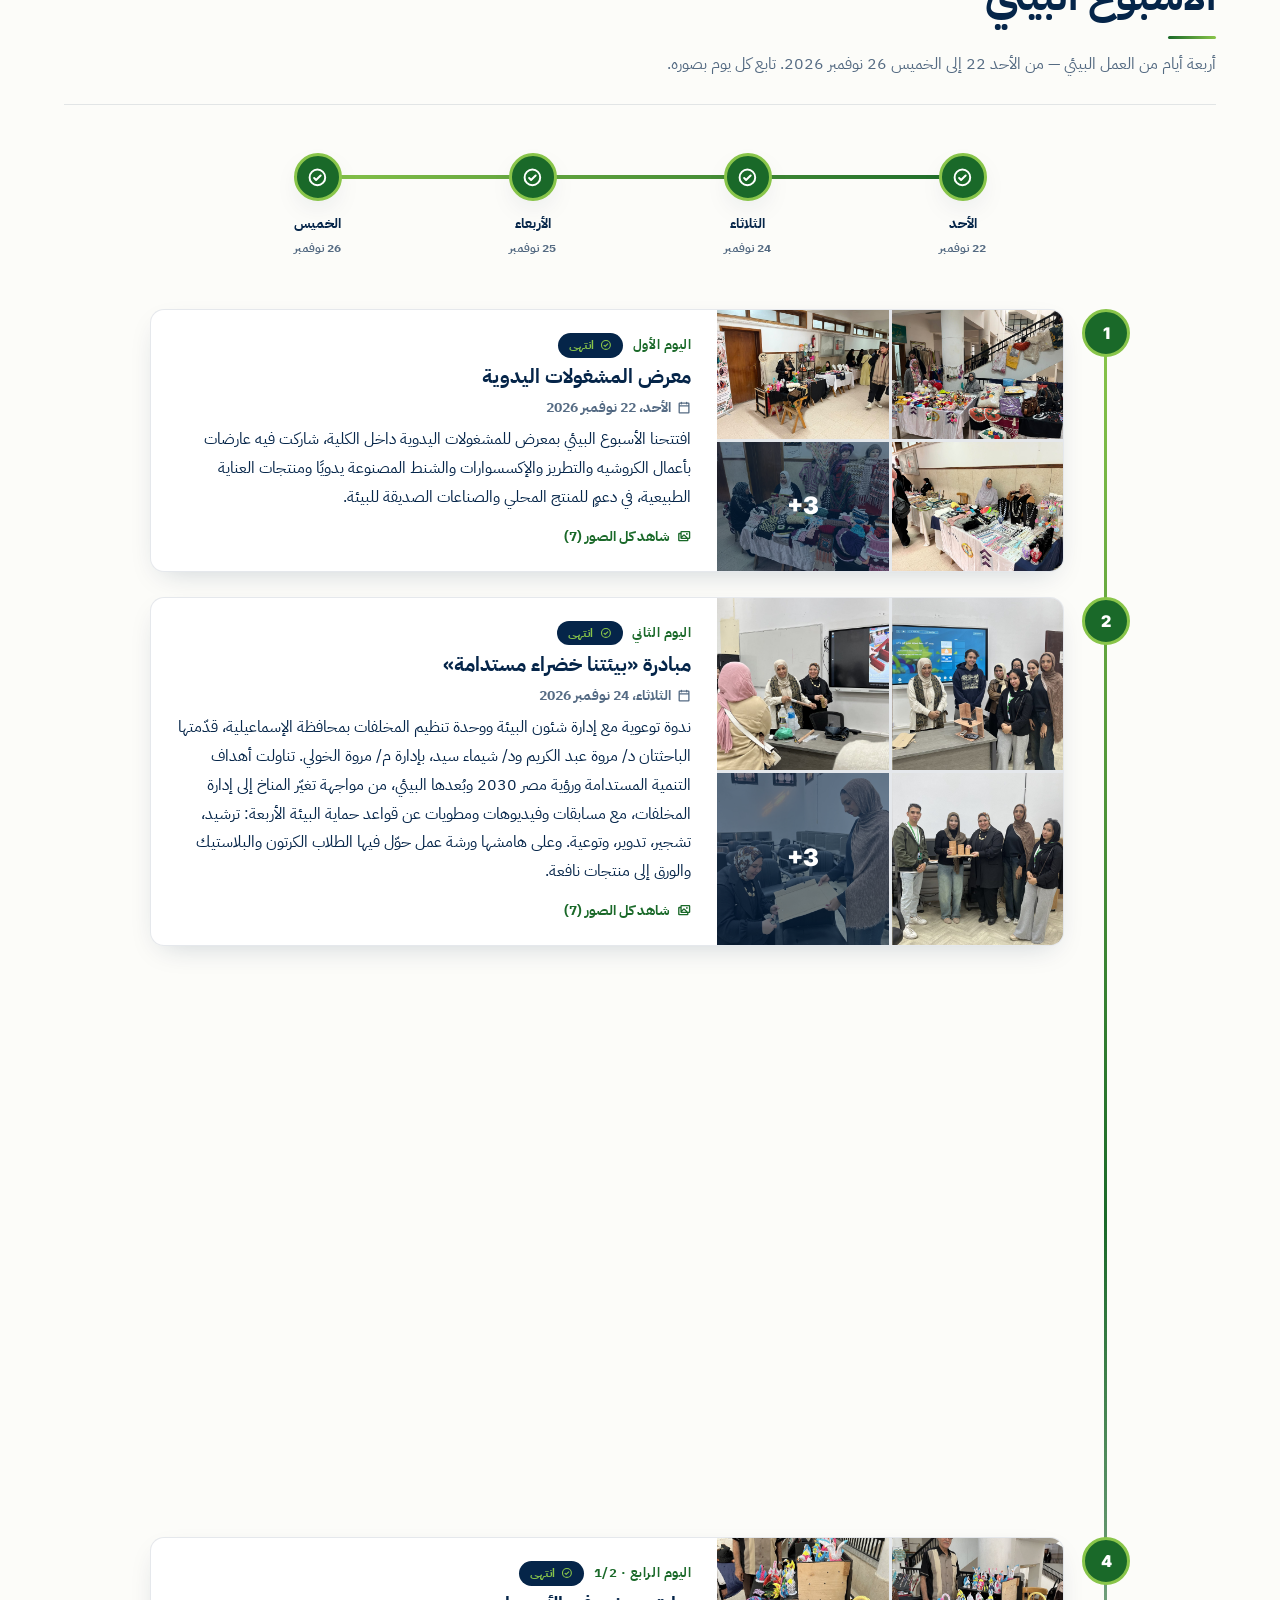
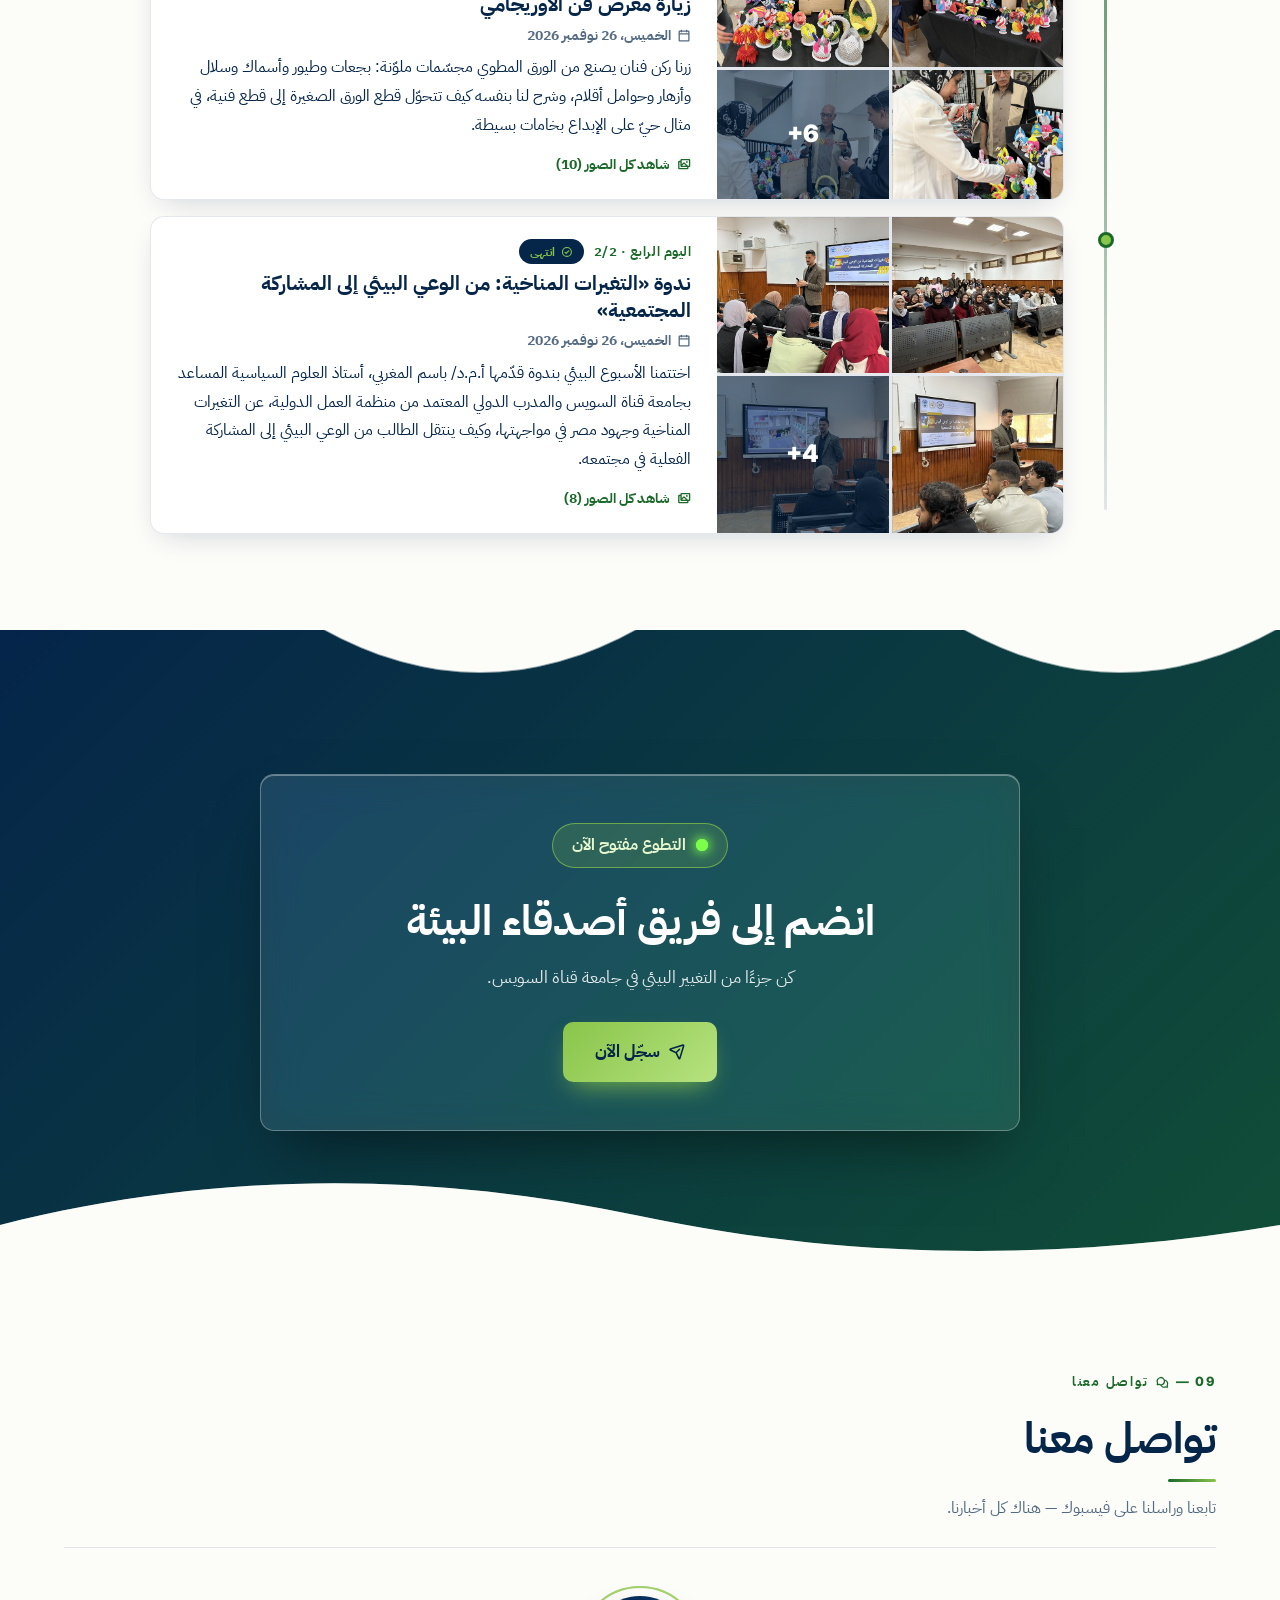
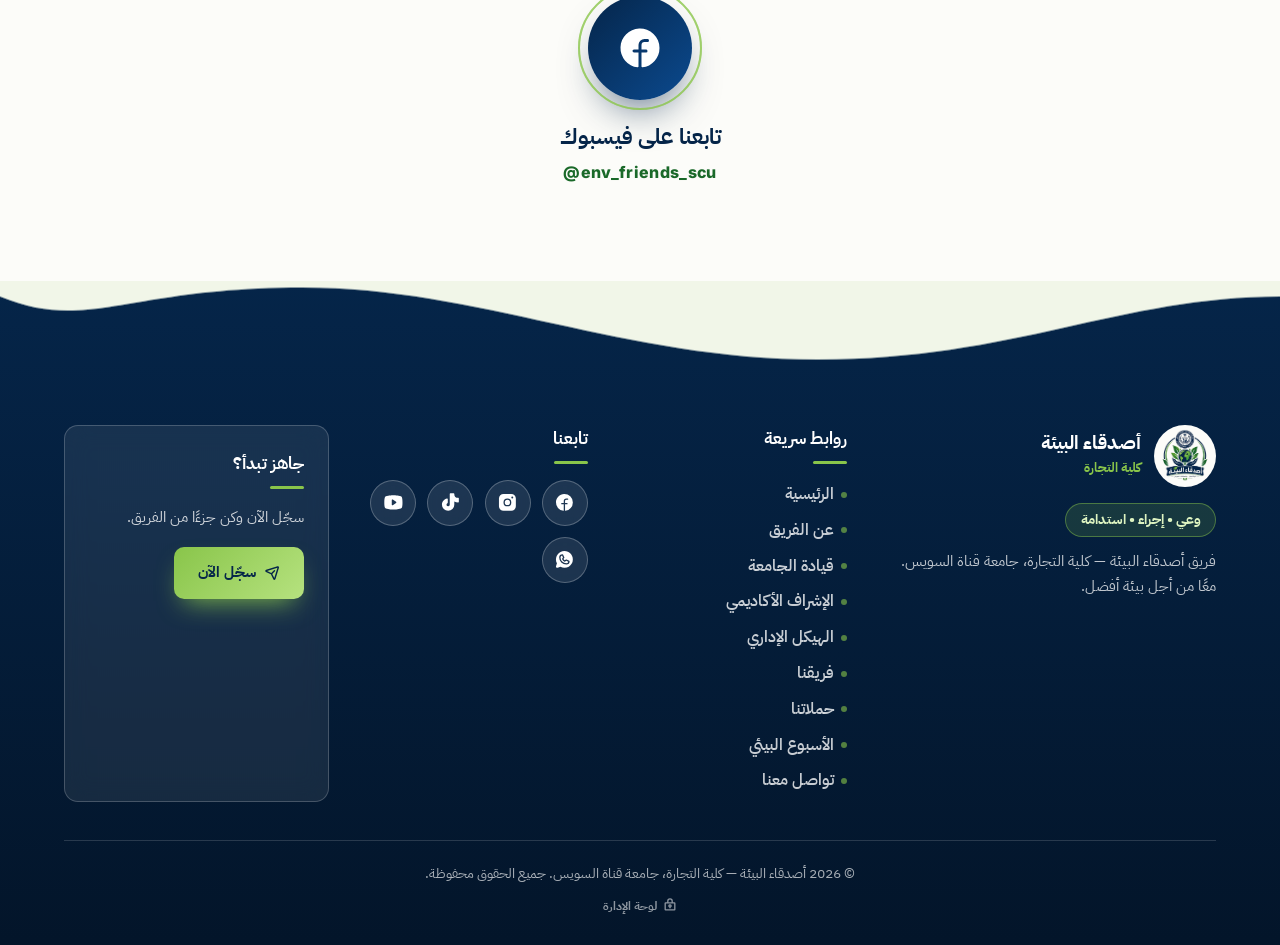
==== commit f323d2a7: "Admin hardening: TOTP 2FA (DB requires aal2), admin-only signups, strict CSP, anti-framing, footer a" ====
--- a/index.html
+++ b/index.html
@@ -243,7 +243,7 @@
         <a href="#" class="btn btn-primary" data-link="registrationForm"><i class="ph-bold ph-paper-plane-tilt"></i><span data-i18n="joinBtn"></span></a>
       </div>
     </div>
-    <div class="footer-bottom"><p data-i18n="rights"></p></div>
+    <div class="footer-bottom"><p data-i18n="rights"></p><a class="admin-link" href="admin.html" rel="nofollow"><i class="ph-bold ph-lock-key"></i><span data-i18n="adminLink"></span></a></div>
   </div>
 </footer>
 
--- a/v2.css
+++ b/v2.css
@@ -182,3 +182,8 @@
 @media (max-width:720px){.eco-day.is-part .eco-num span{width:14px;height:14px;margin:11px}}
 /* خلية النحل على الموبايل: شريط الاسم أصغر وأوطى عشان ما يغطيش الوش */
 @media (max-width:620px){.hex-cap{inset-block-end:15%;padding:.55rem .3rem .15rem;background:linear-gradient(transparent,rgba(5,37,73,.92) 35%)}.hex-cap b{font-size:.74rem}.hex-cap span{font-size:.6rem}}
+
+/* رابط لوحة الإدارة في الفوتر */
+.footer-bottom .admin-link{display:inline-flex;align-items:center;gap:.35rem;margin-top:.6rem;font-size:.78rem;font-weight:700;color:rgba(255,255,255,.55);transition:color .2s}
+.footer-bottom .admin-link:hover{color:#89C54A}
+.footer-bottom .admin-link svg{width:14px;height:14px}
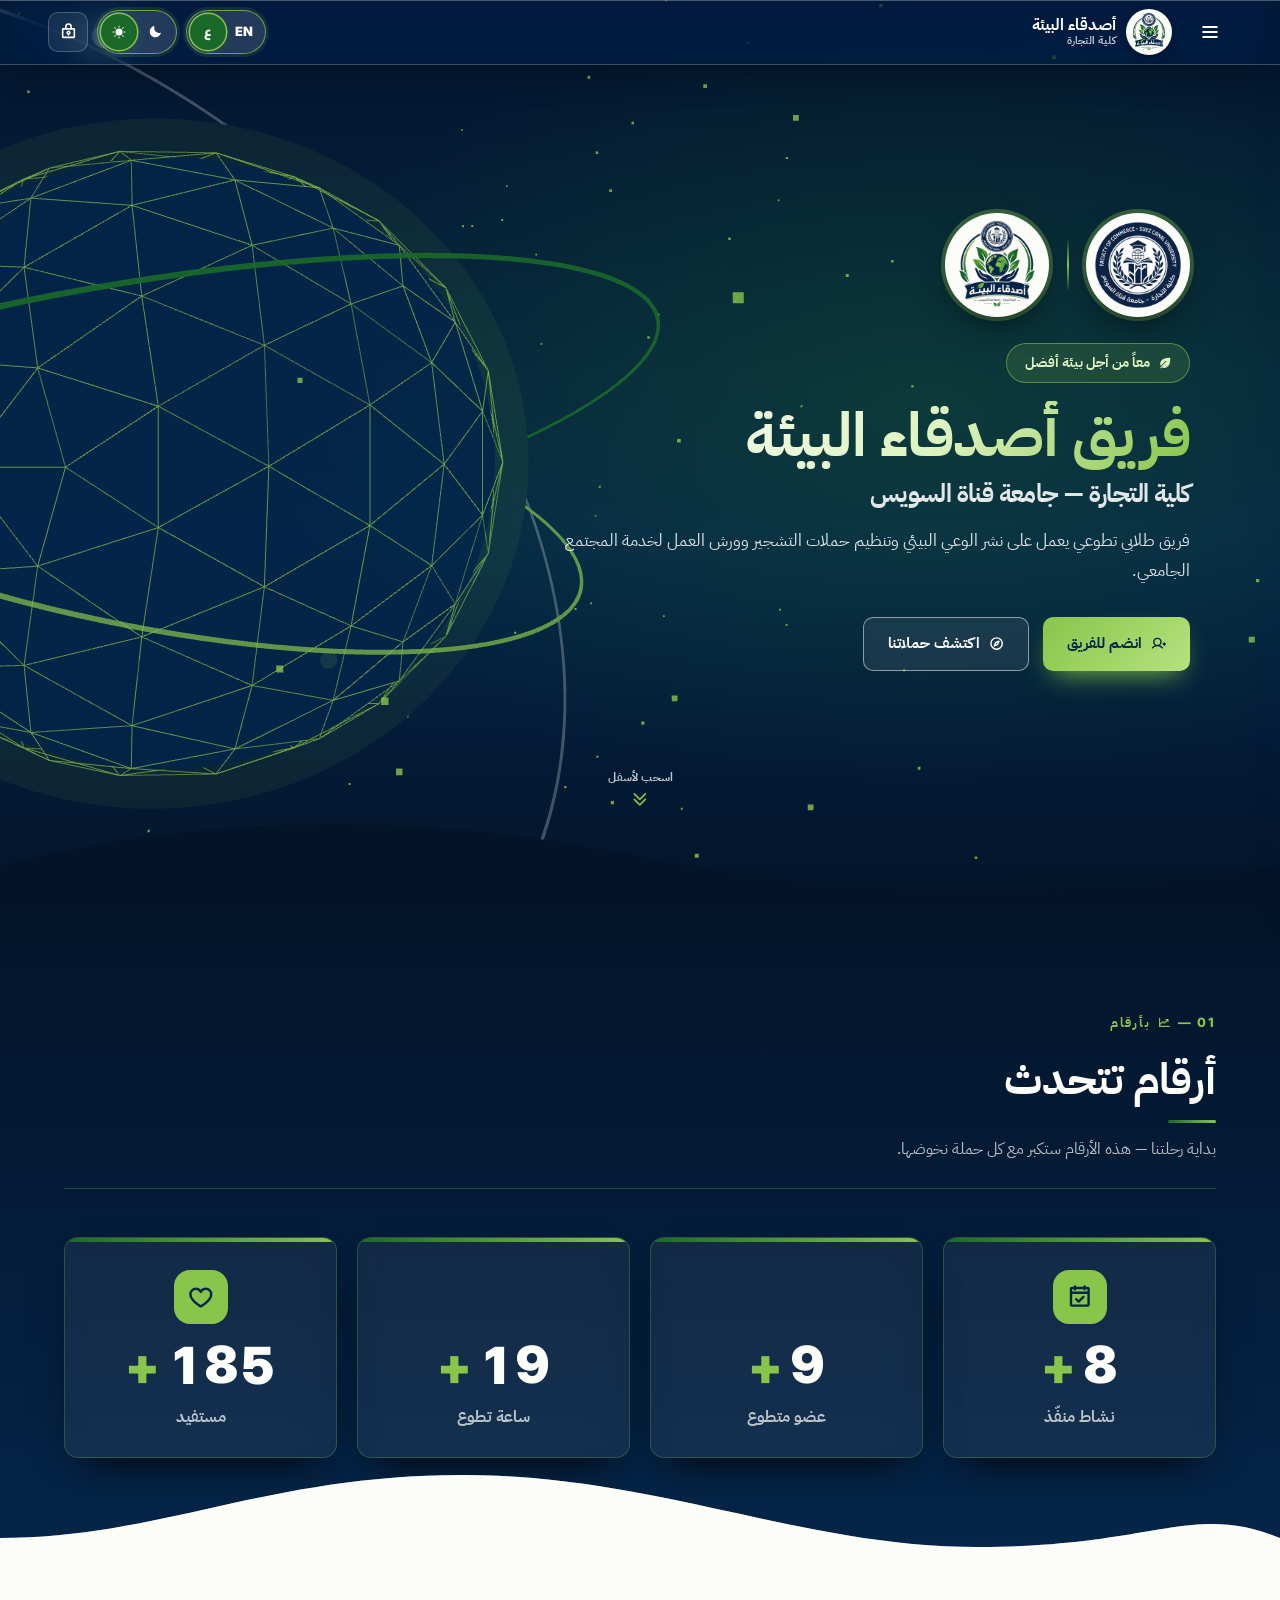
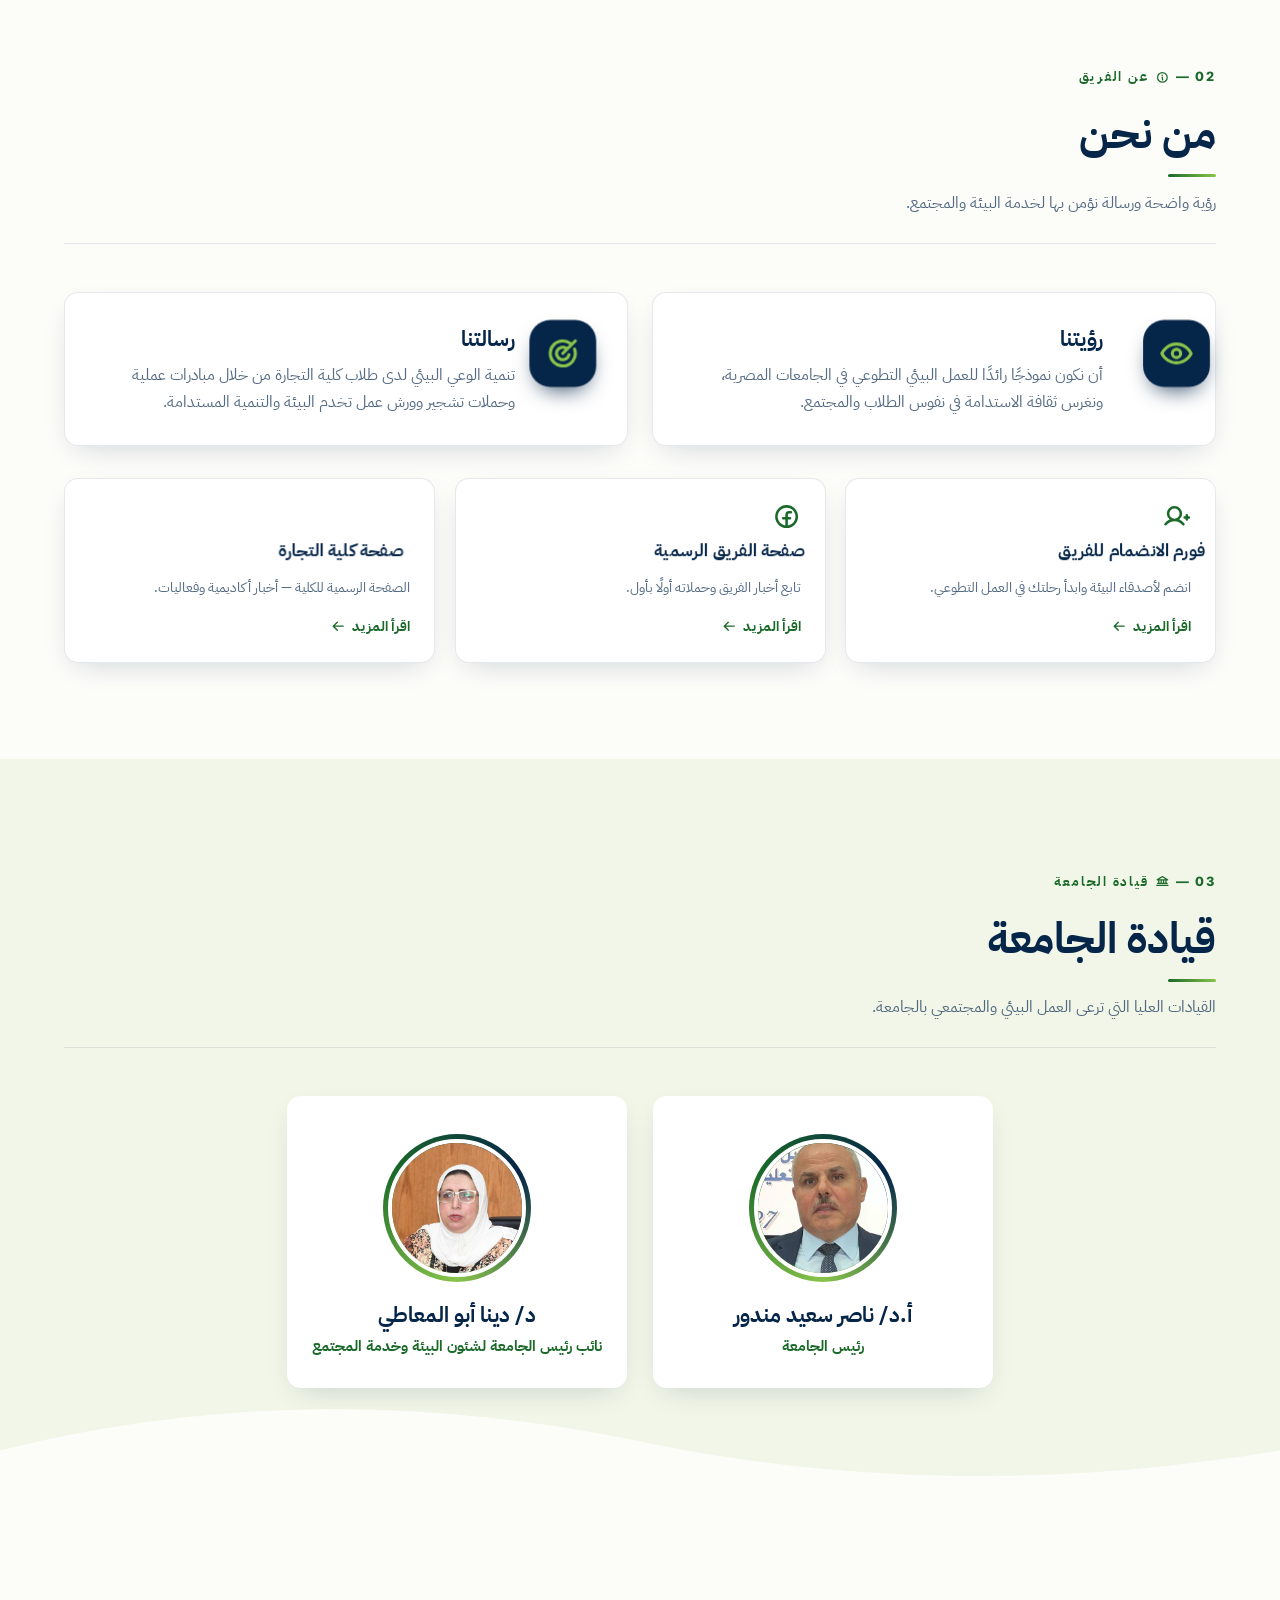
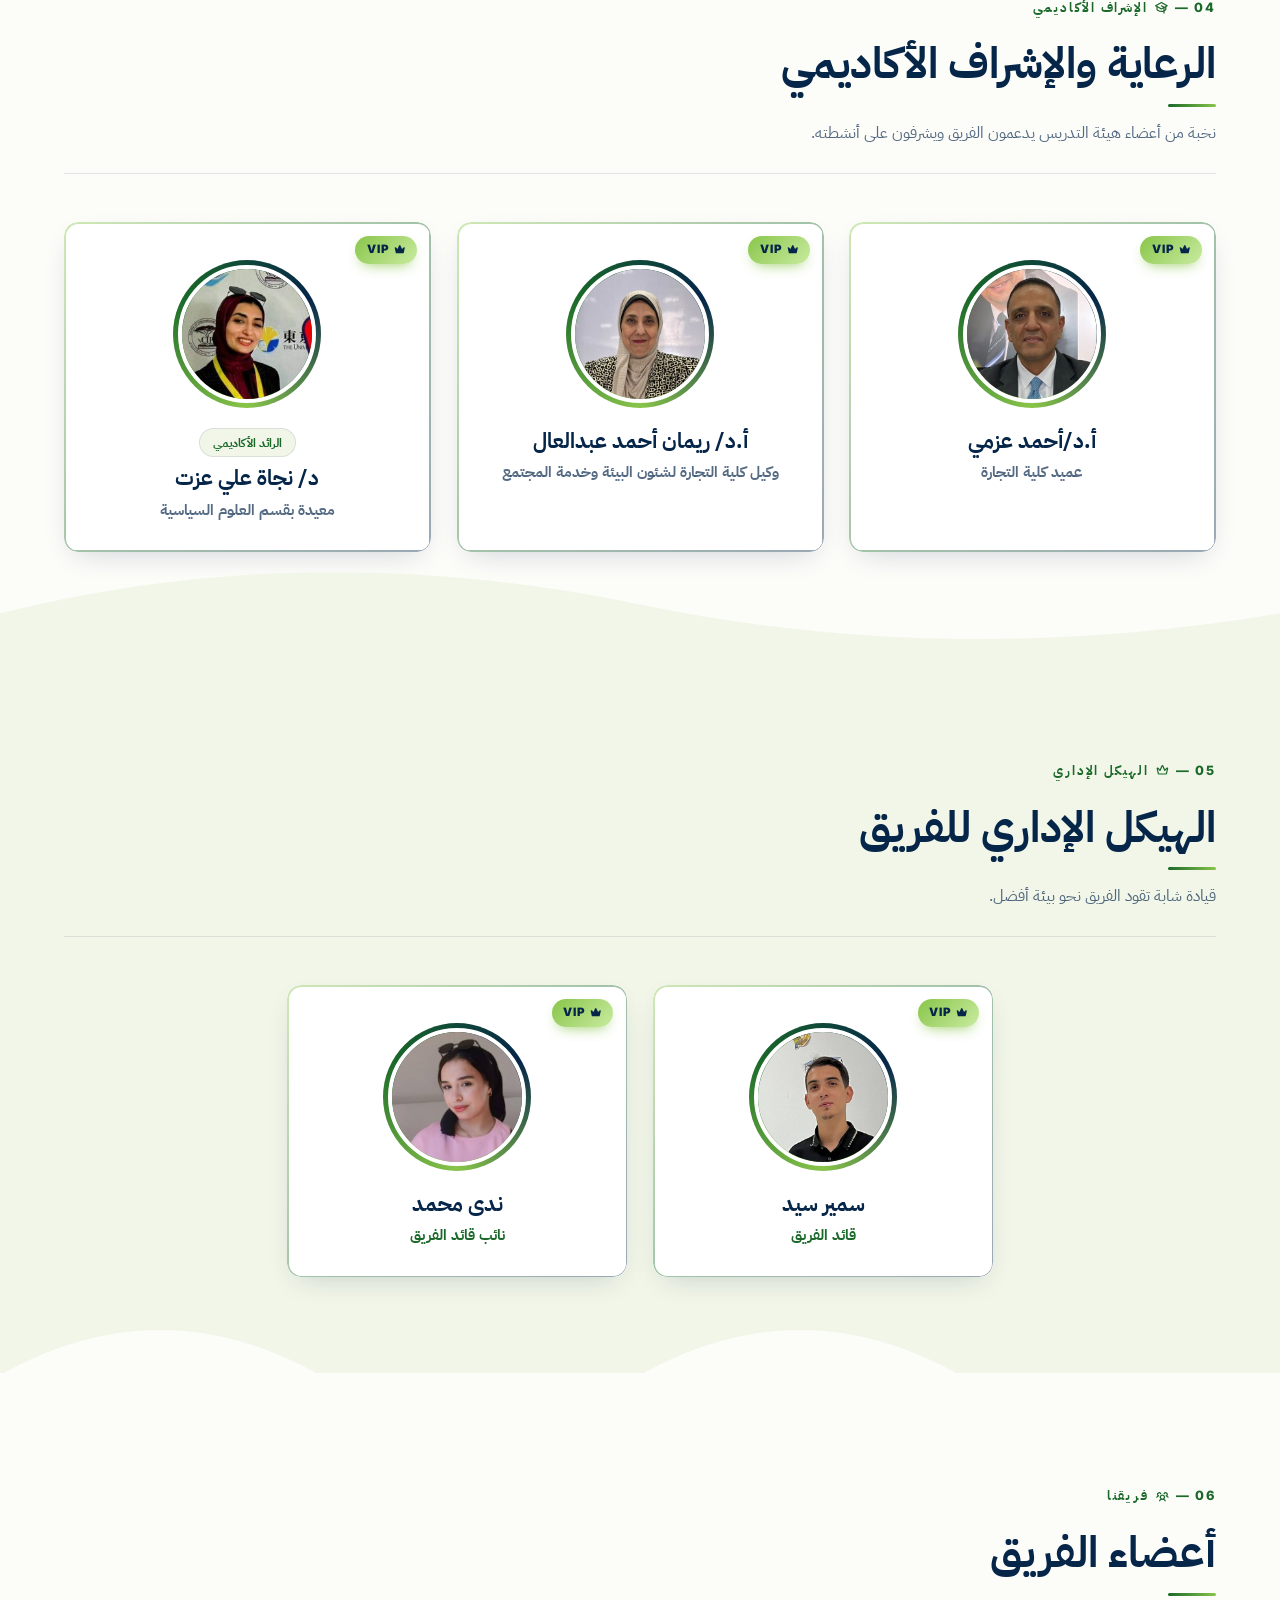
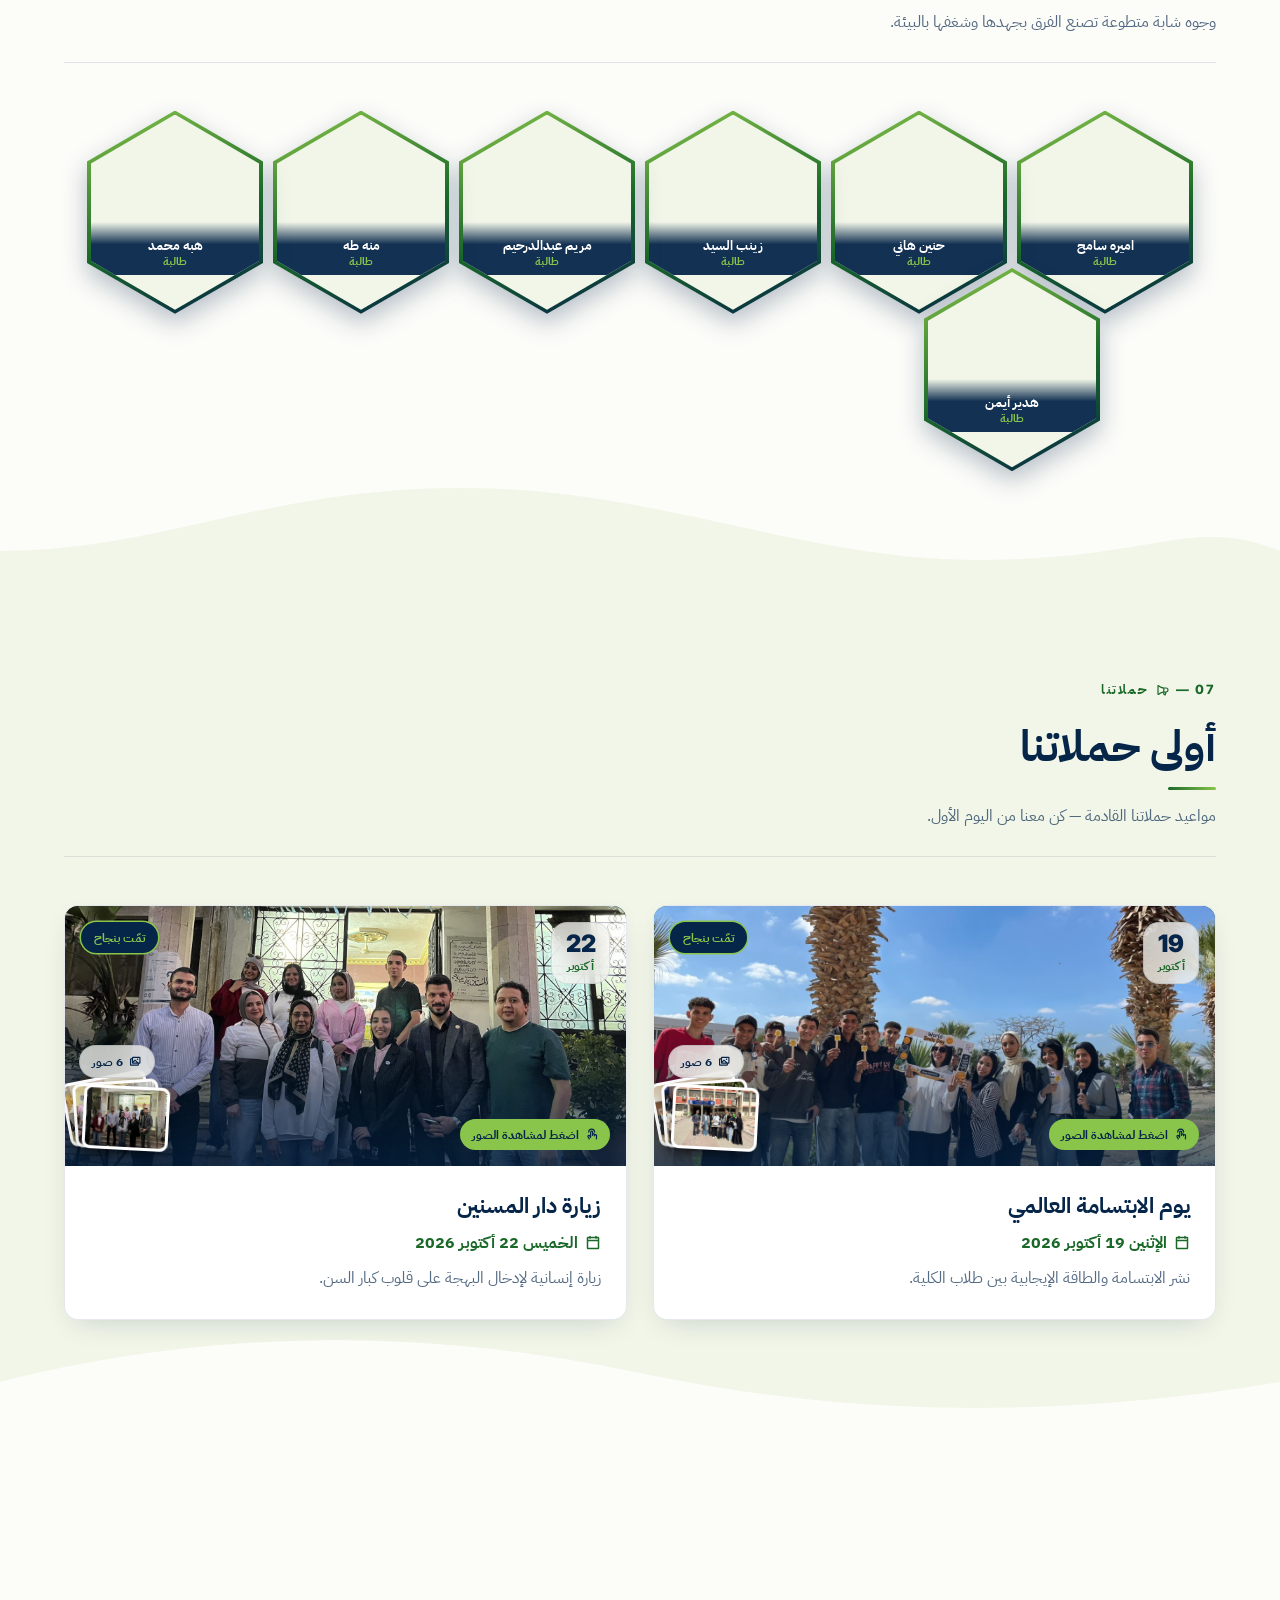
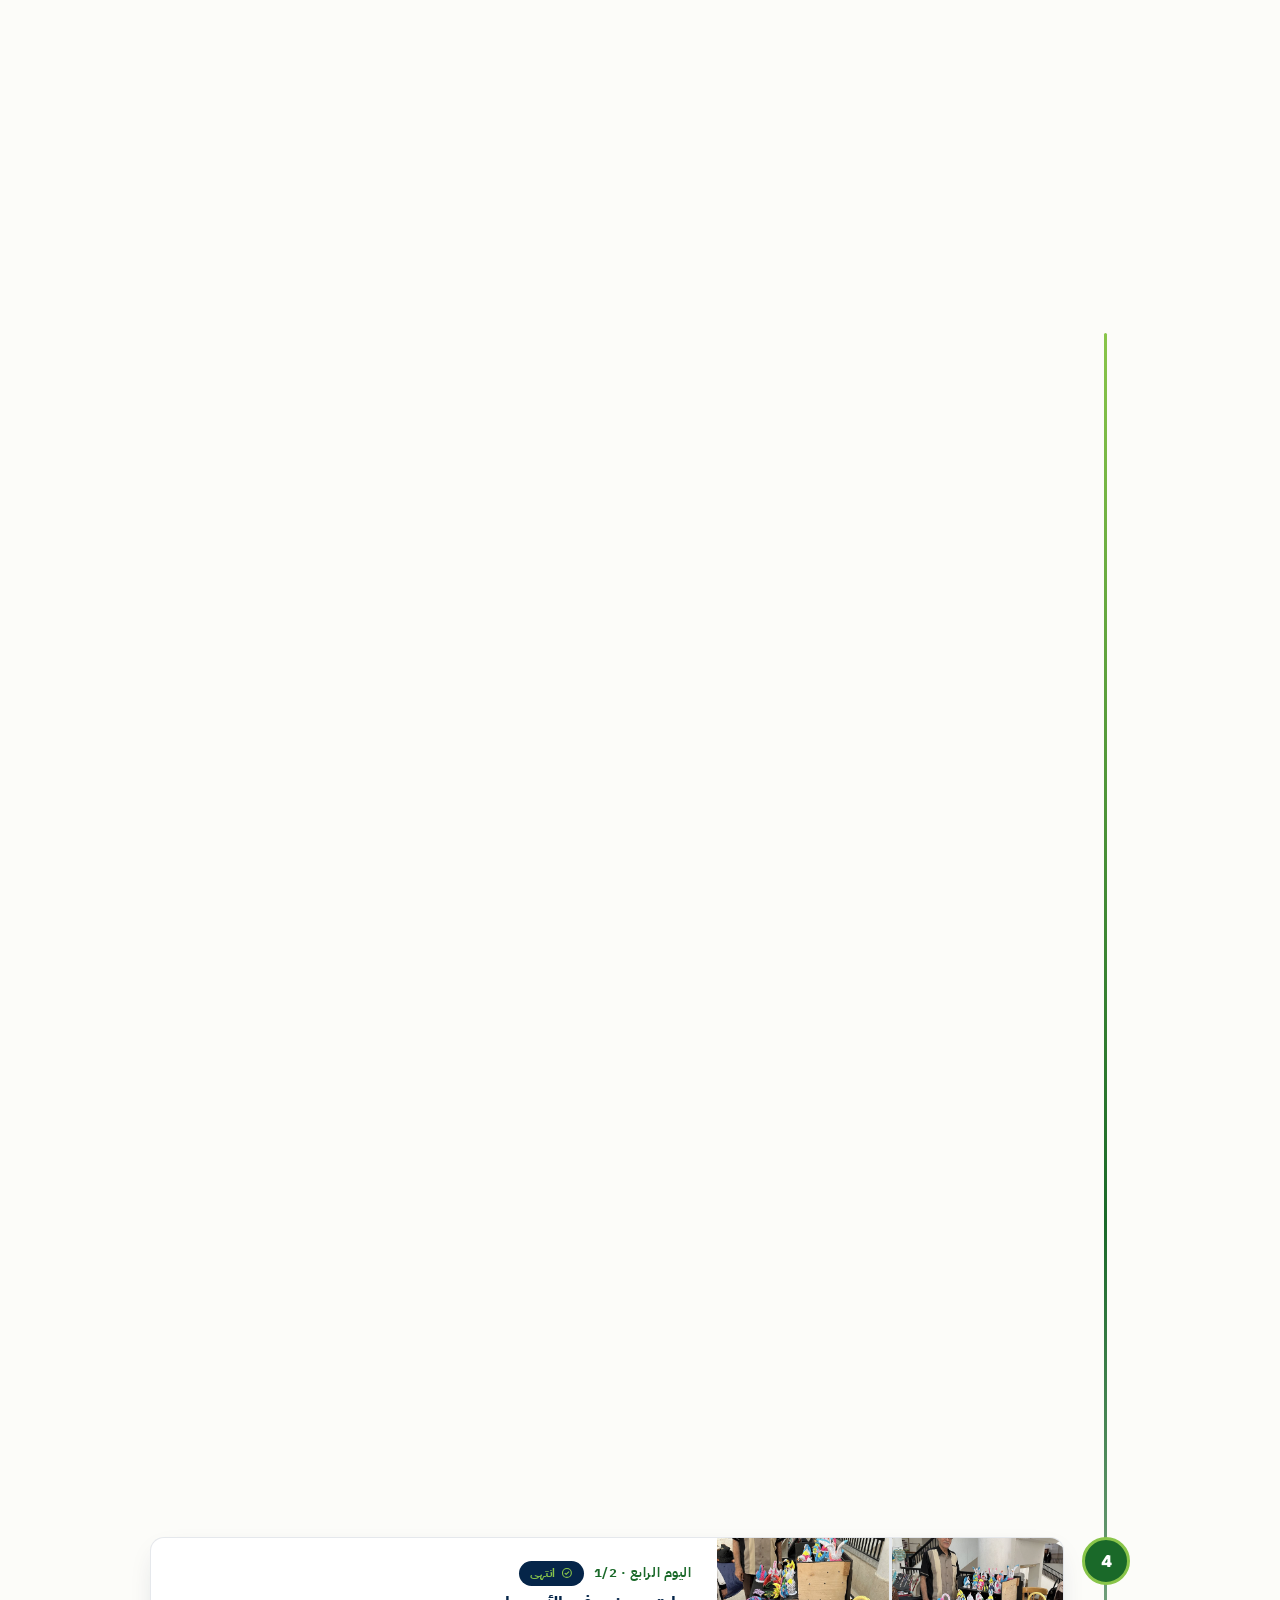
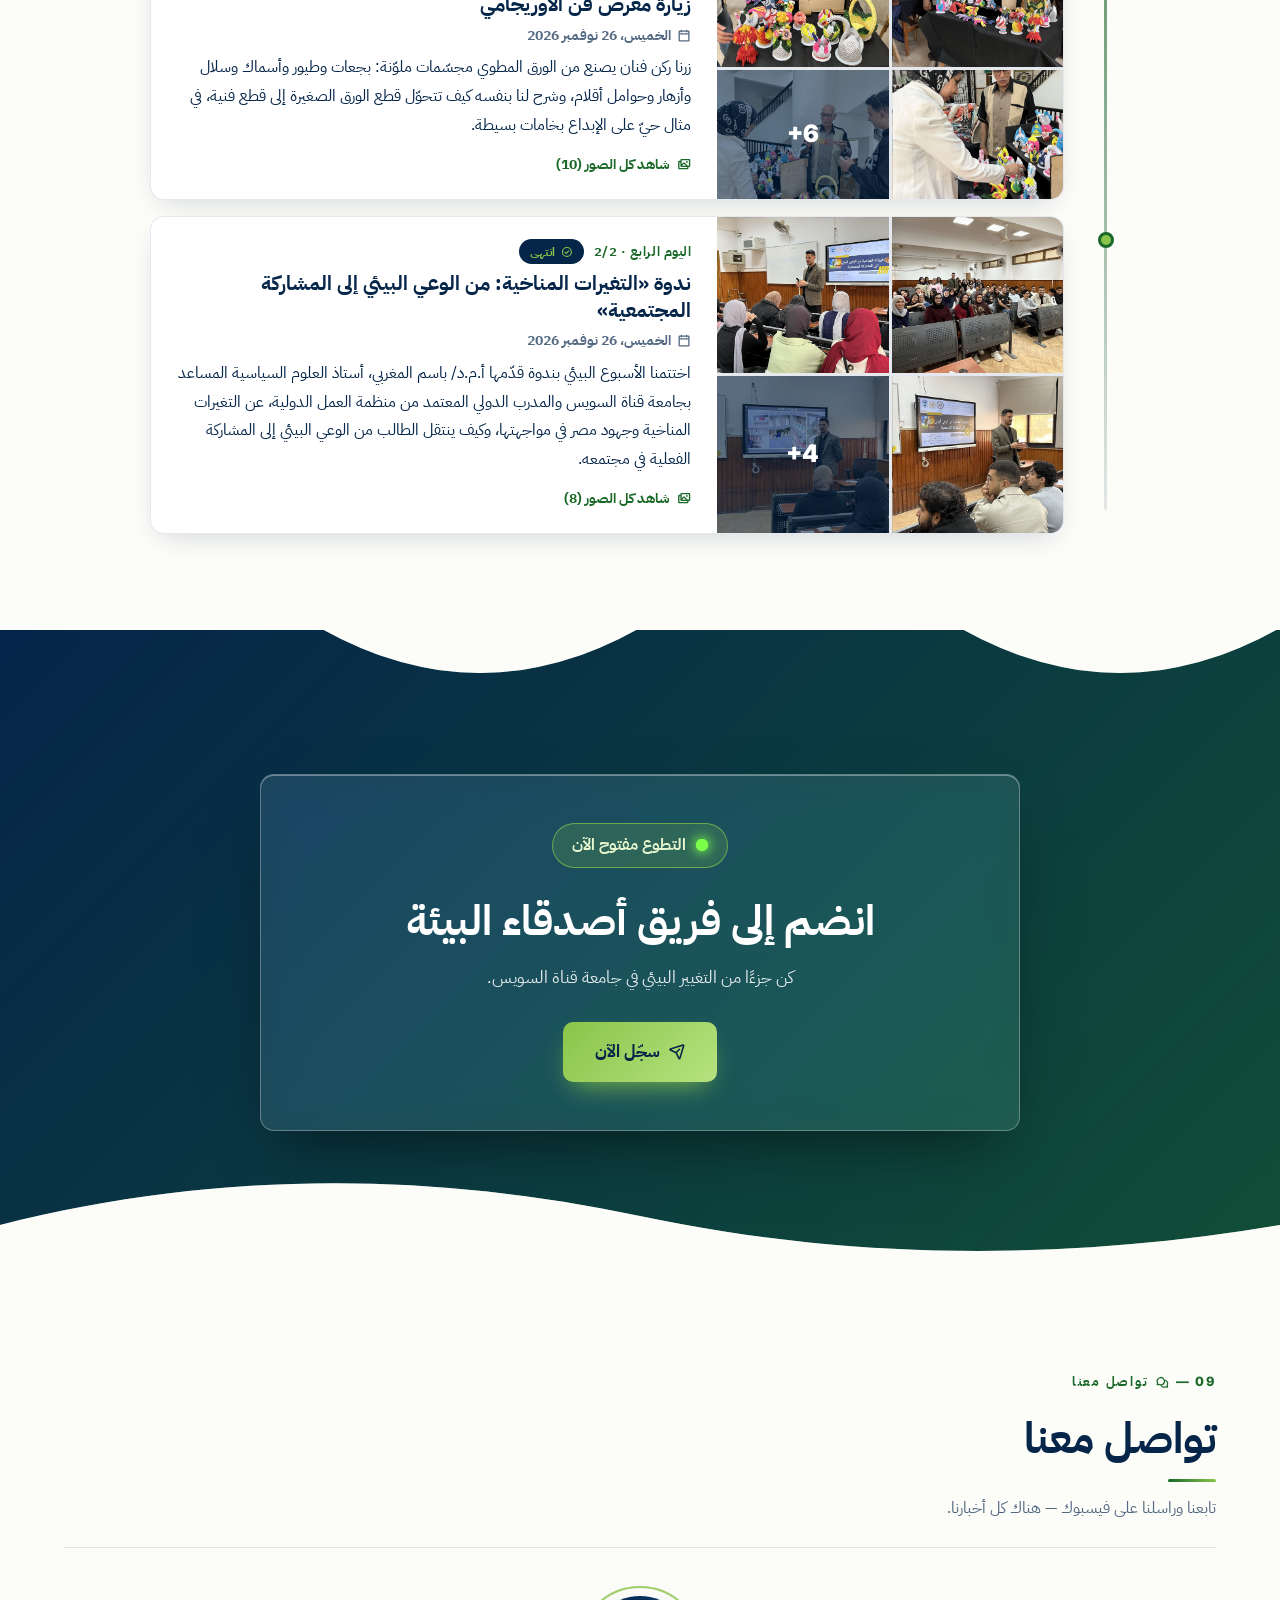
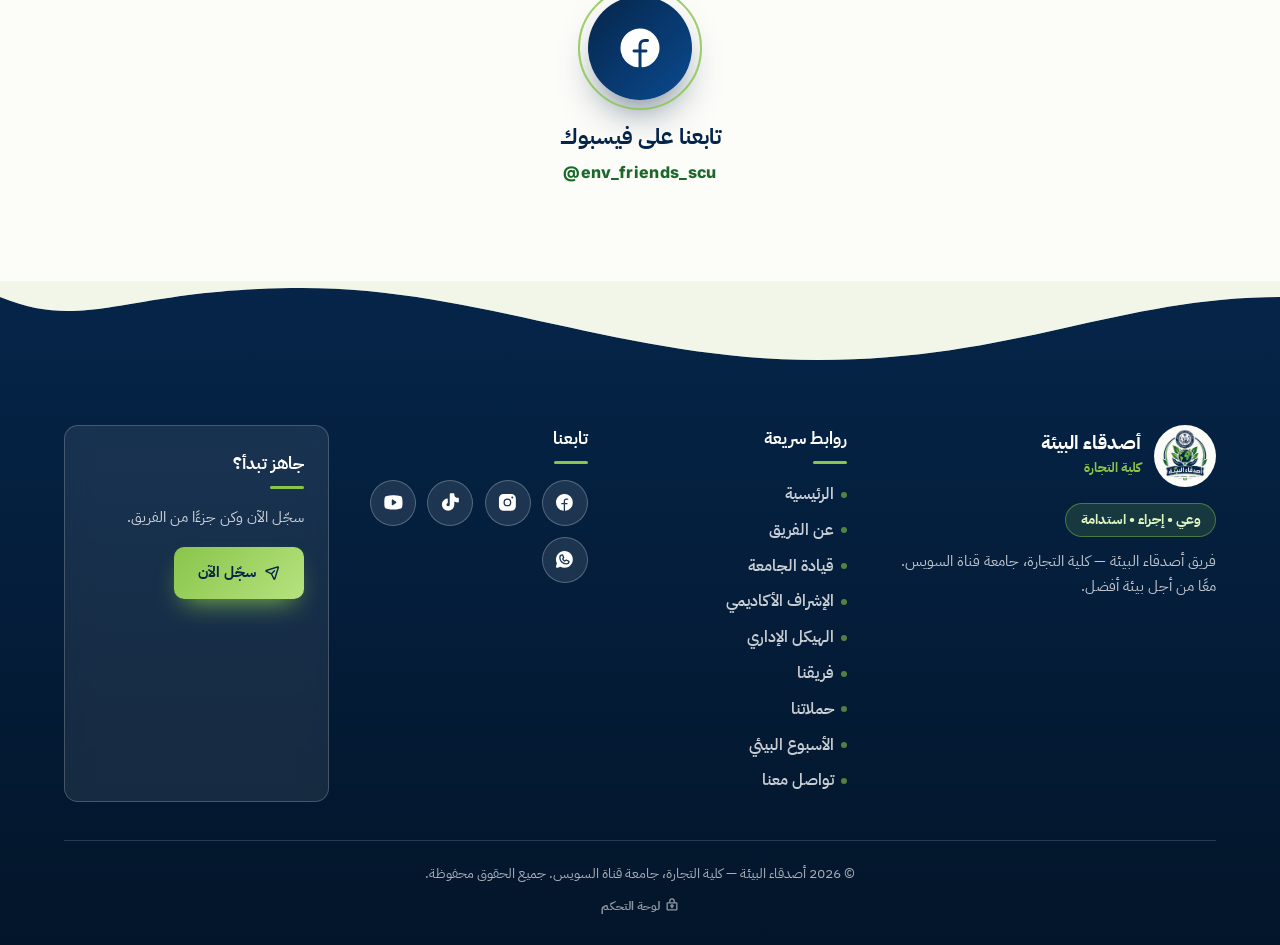
==== commit 0820e8ad: "Dashboard button in navbar and mobile menu; back-to-home button in admin Co-Authored-By: Claude Opus" ====
--- a/index.html
+++ b/index.html
@@ -90,6 +90,7 @@
       <button class="switch theme-switch" id="theme-toggle" role="switch" data-i18n-aria="themeLabel" type="button">
         <i class="ph-fill ph-sun seg"></i><i class="ph-fill ph-moon seg"></i><span class="thumb"></span>
       </button>
+      <a href="admin.html" class="nav-admin" data-i18n-aria="adminLink"><i class="ph-bold ph-lock-key"></i><span data-i18n="adminLink"></span></a>
       <a href="#join" class="nav-cta" data-i18n="navJoin"></a>
     </div>
   </div>
--- a/v2.css
+++ b/v2.css
@@ -187,3 +187,10 @@
 .footer-bottom .admin-link{display:inline-flex;align-items:center;gap:.35rem;margin-top:.6rem;font-size:.78rem;font-weight:700;color:rgba(255,255,255,.55);transition:color .2s}
 .footer-bottom .admin-link:hover{color:#89C54A}
 .footer-bottom .admin-link svg{width:14px;height:14px}
+/* زرار لوحة التحكم في المنيو بار */
+.nav-admin{display:inline-flex;align-items:center;gap:.4rem;height:40px;padding:0 .85rem;border-radius:10px;font-weight:800;font-size:.82rem;white-space:nowrap;color:#FCFCF9;border:1.5px solid rgba(252,252,249,.22);background:rgba(252,252,249,.08);transition:border-color .2s,color .2s,transform .2s}
+.nav-admin:hover{border-color:#89C54A;color:#89C54A;transform:translateY(-2px)}
+.nav-admin svg{width:17px;height:17px}
+@media (max-width:1319px){.nav-admin{width:40px;padding:0;justify-content:center}.nav-admin span{display:none}}
+.drawer-list .drawer-admin{display:flex;align-items:center;gap:.5rem;margin-top:.4rem;border-top:1px solid var(--border);border-radius:0 0 1rem 1rem;padding-top:1rem}
+.drawer-list .drawer-admin svg{width:18px;height:18px}
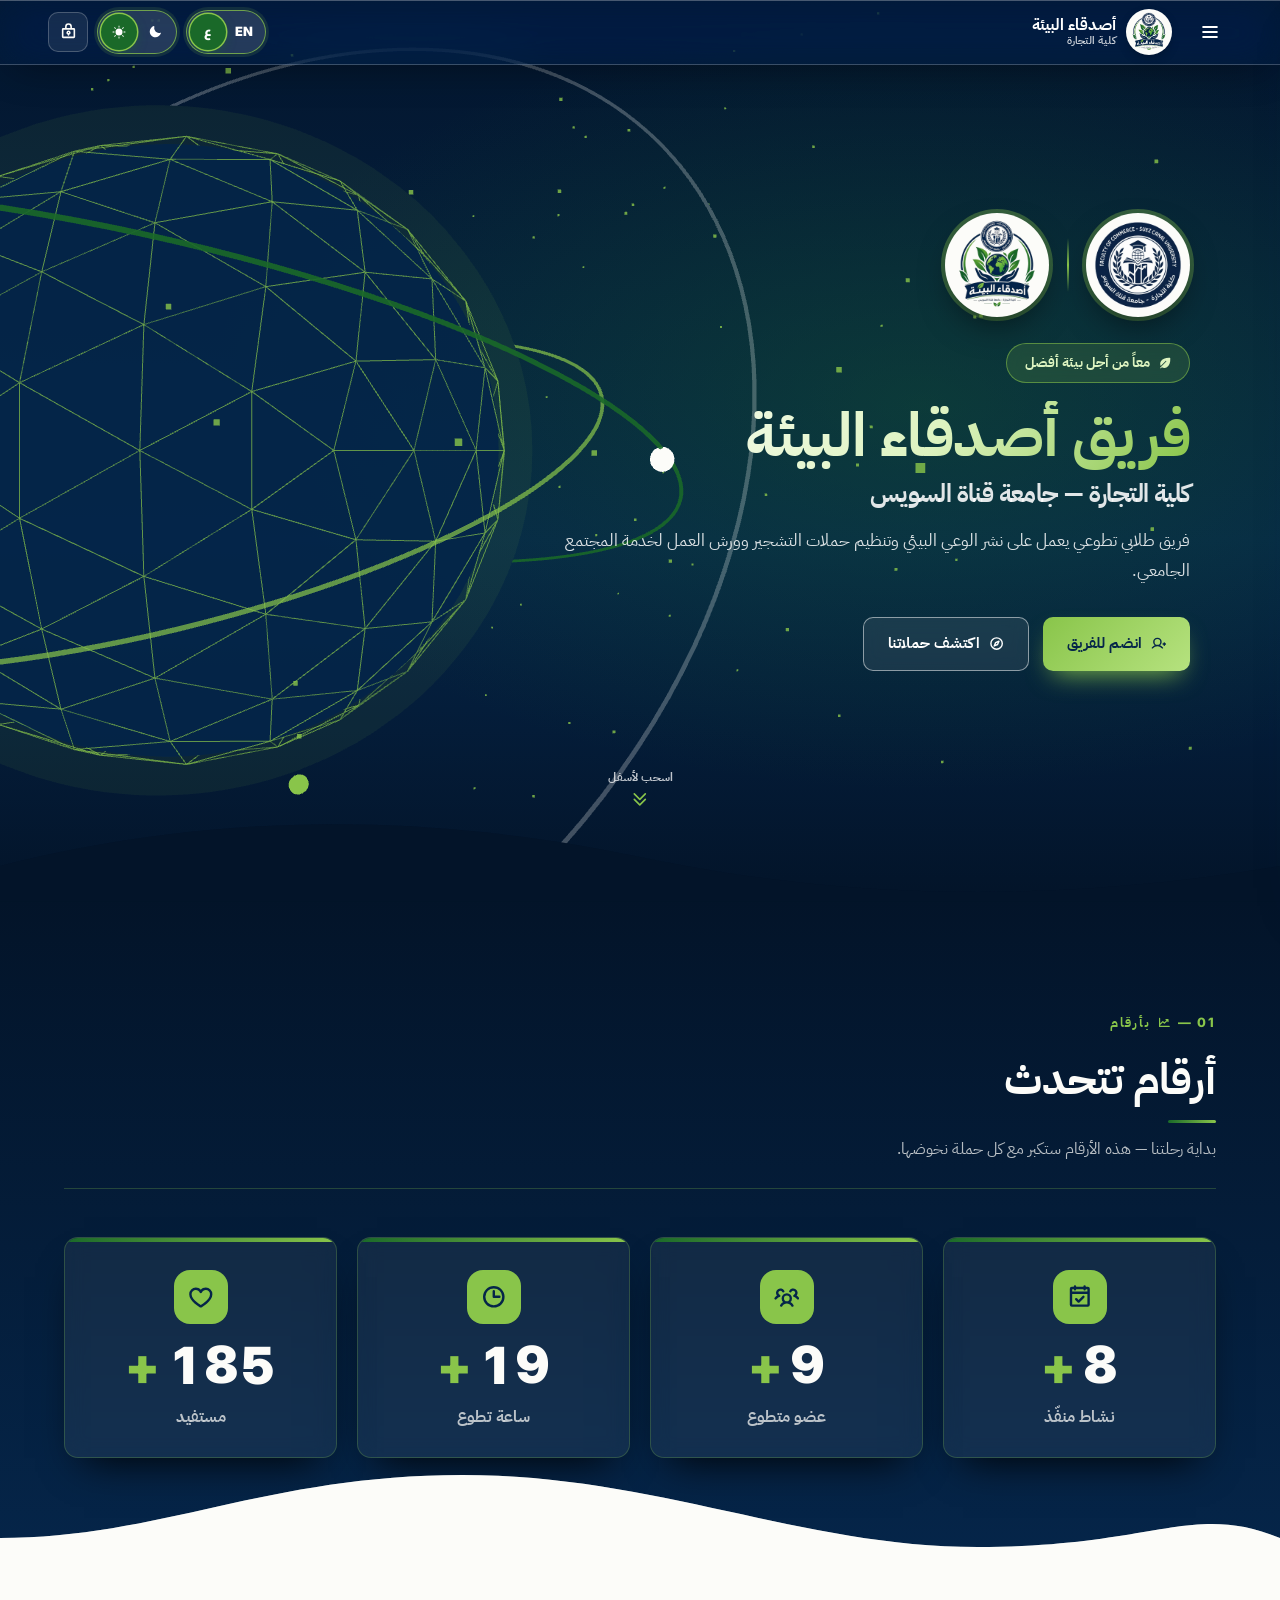
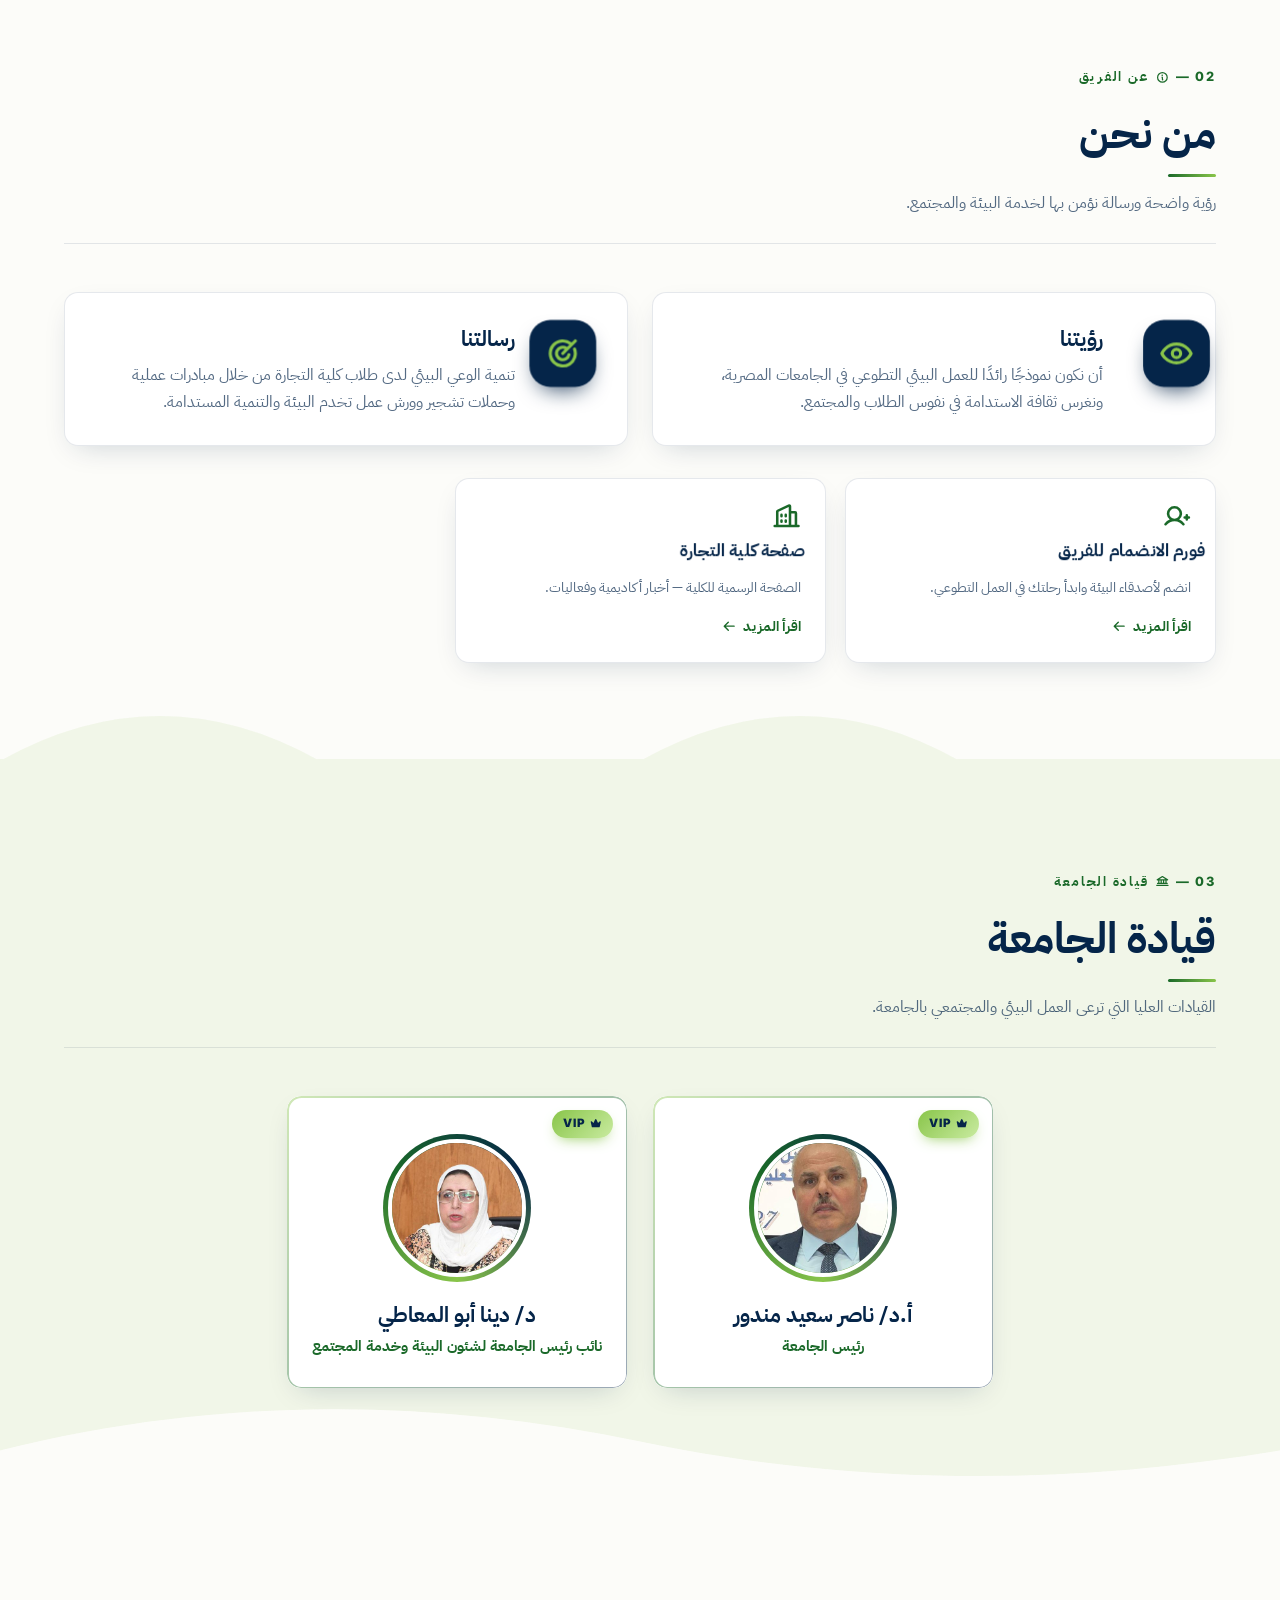
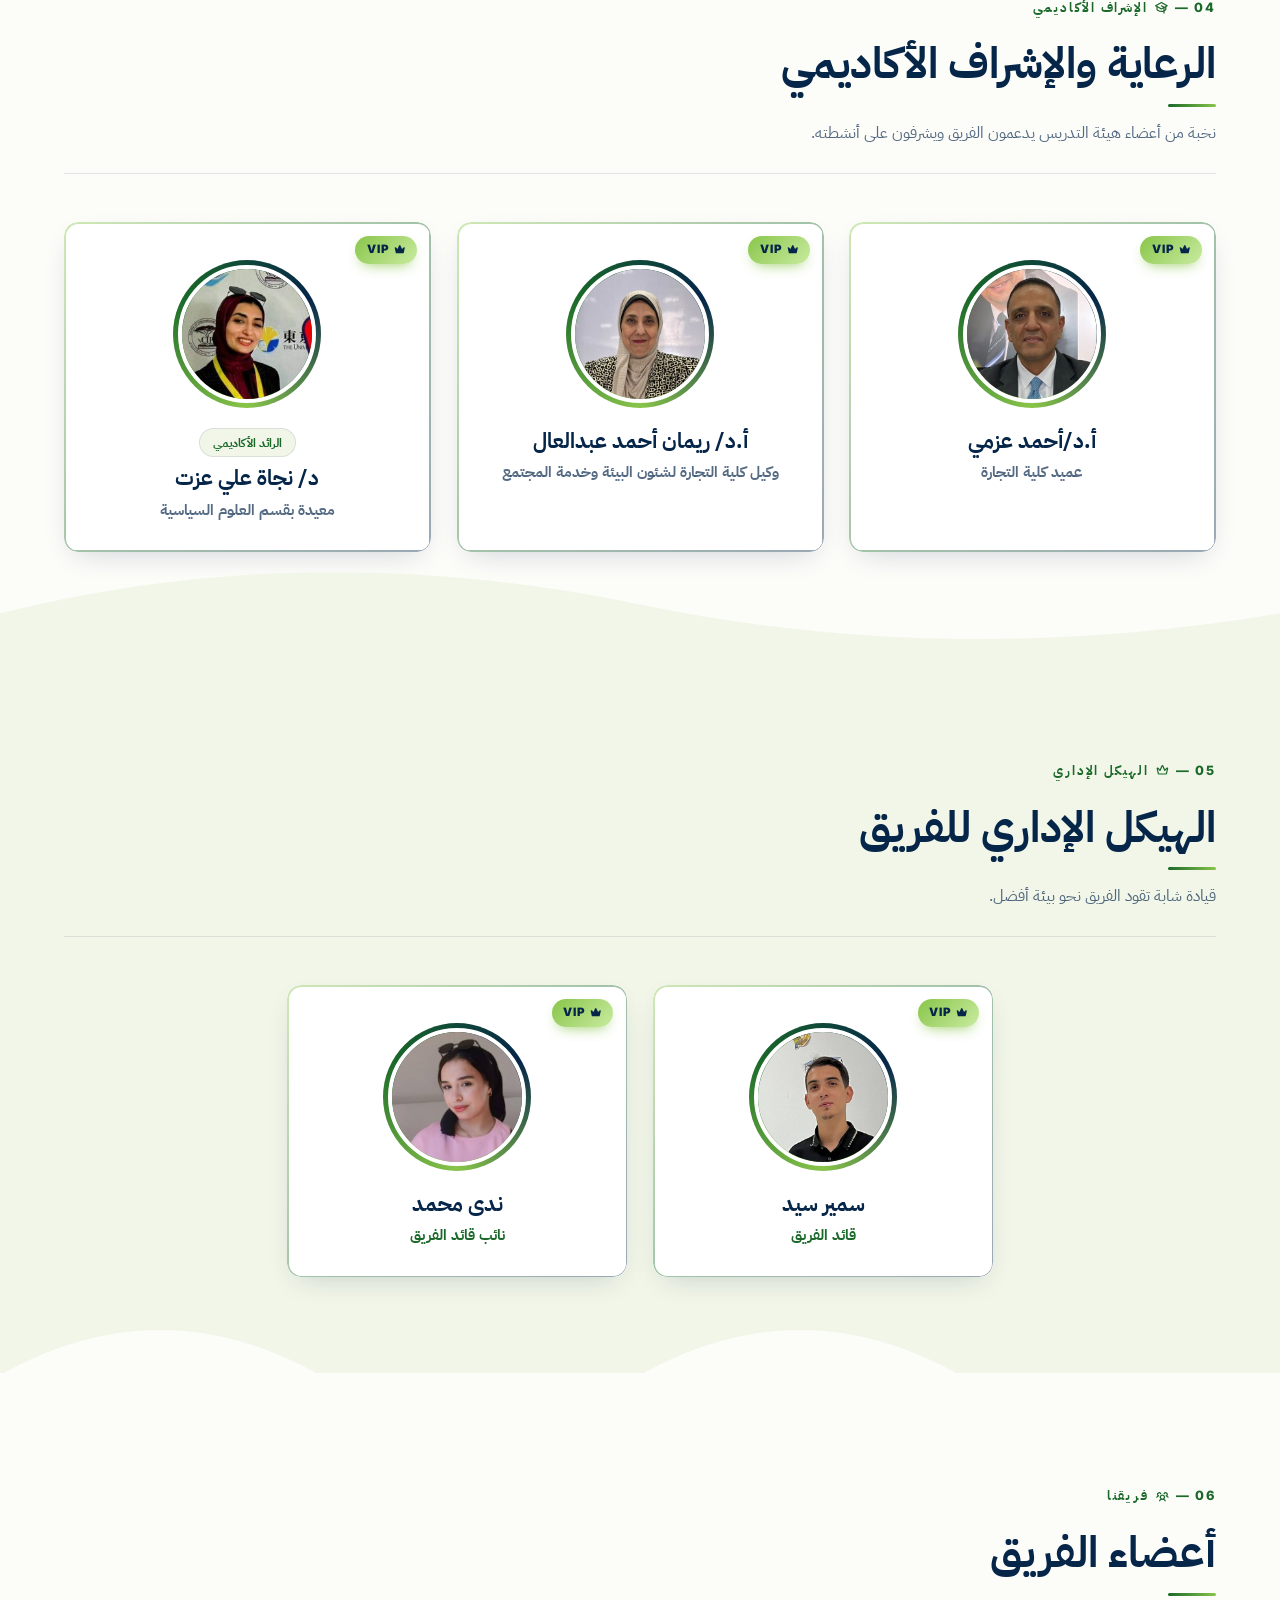
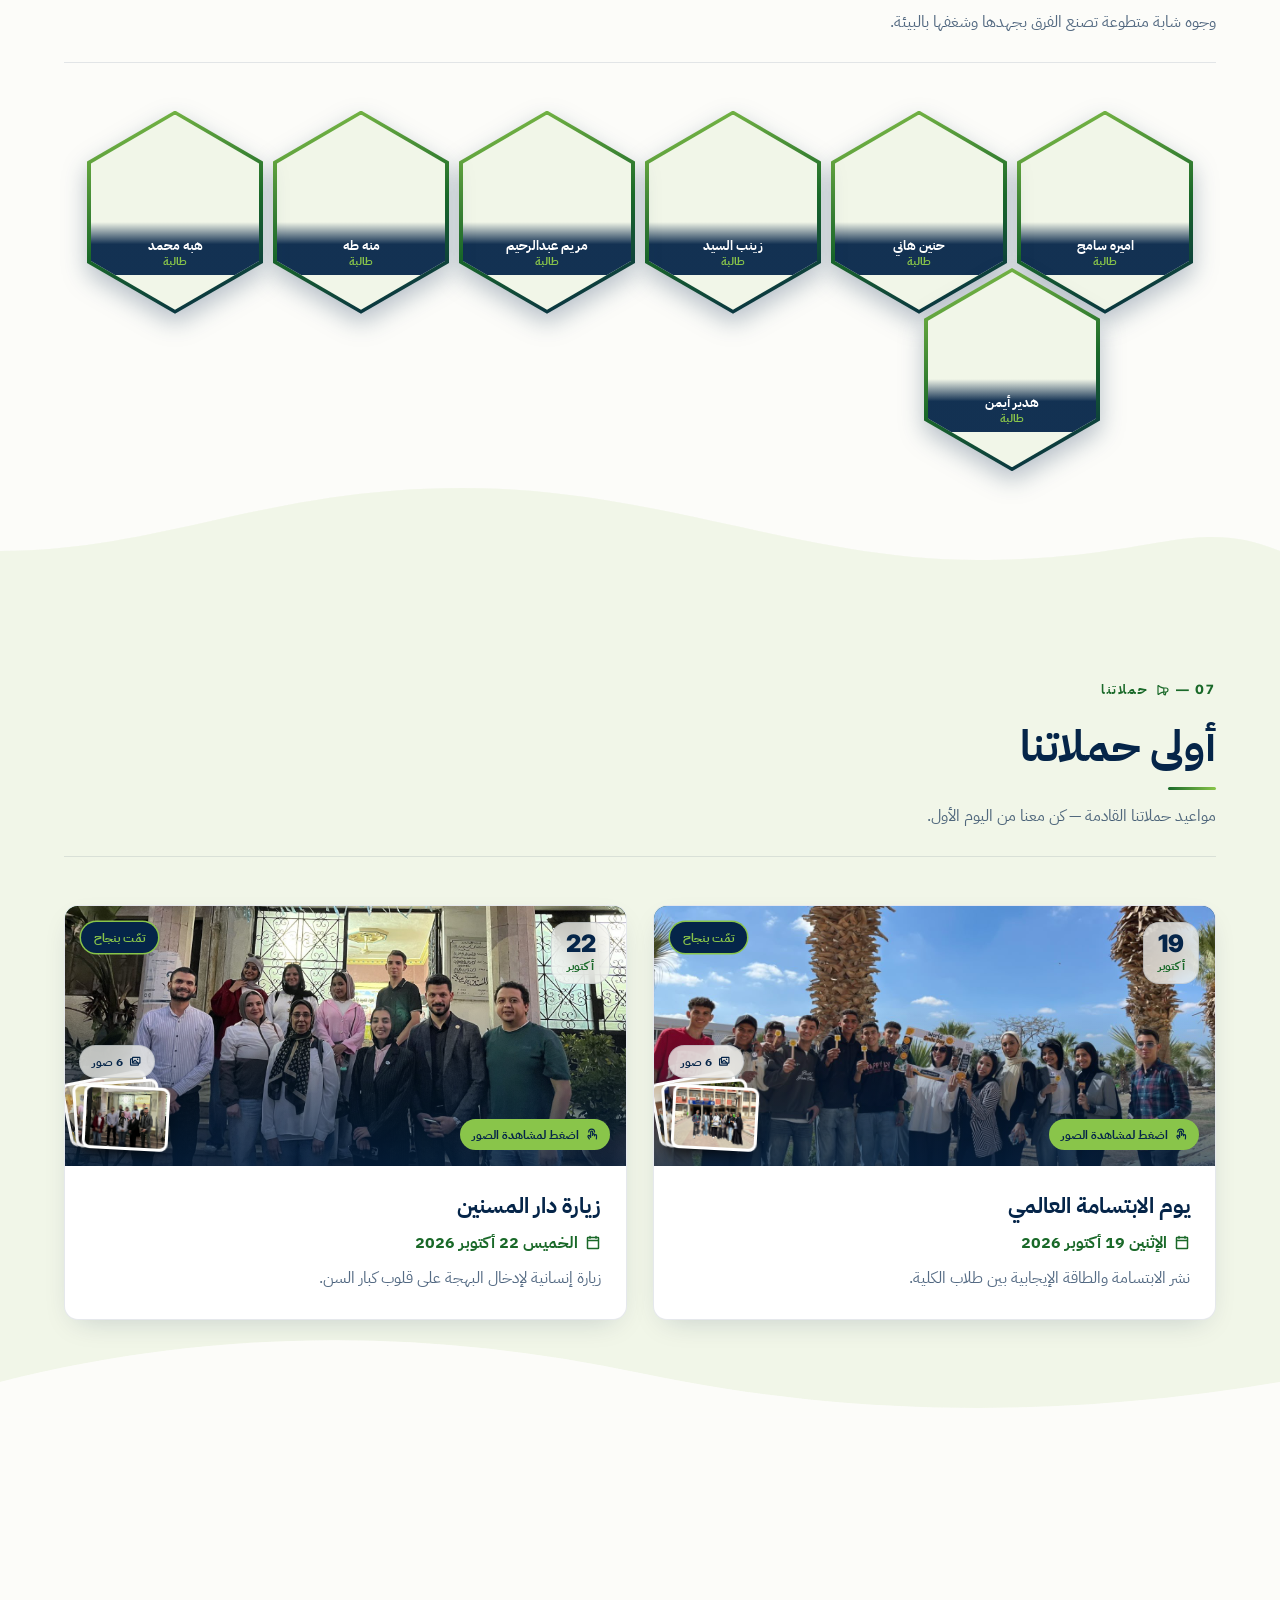
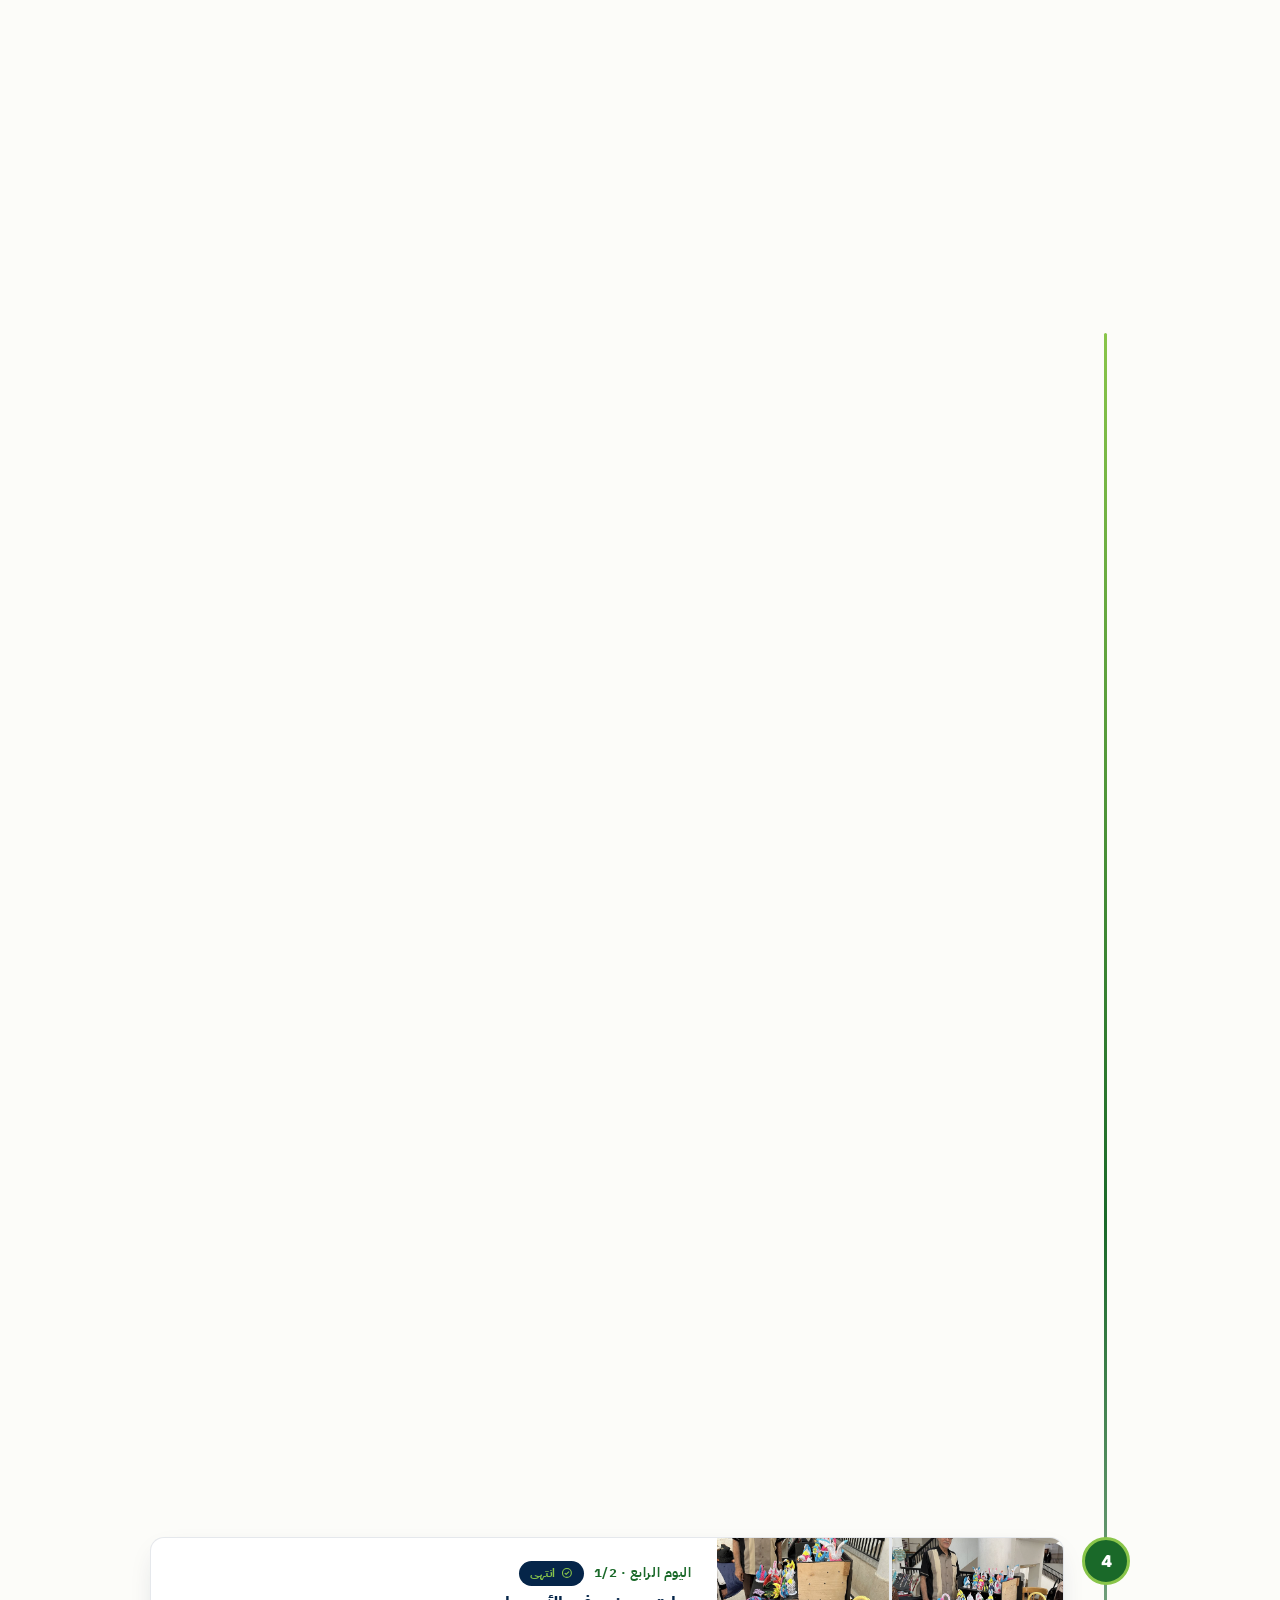
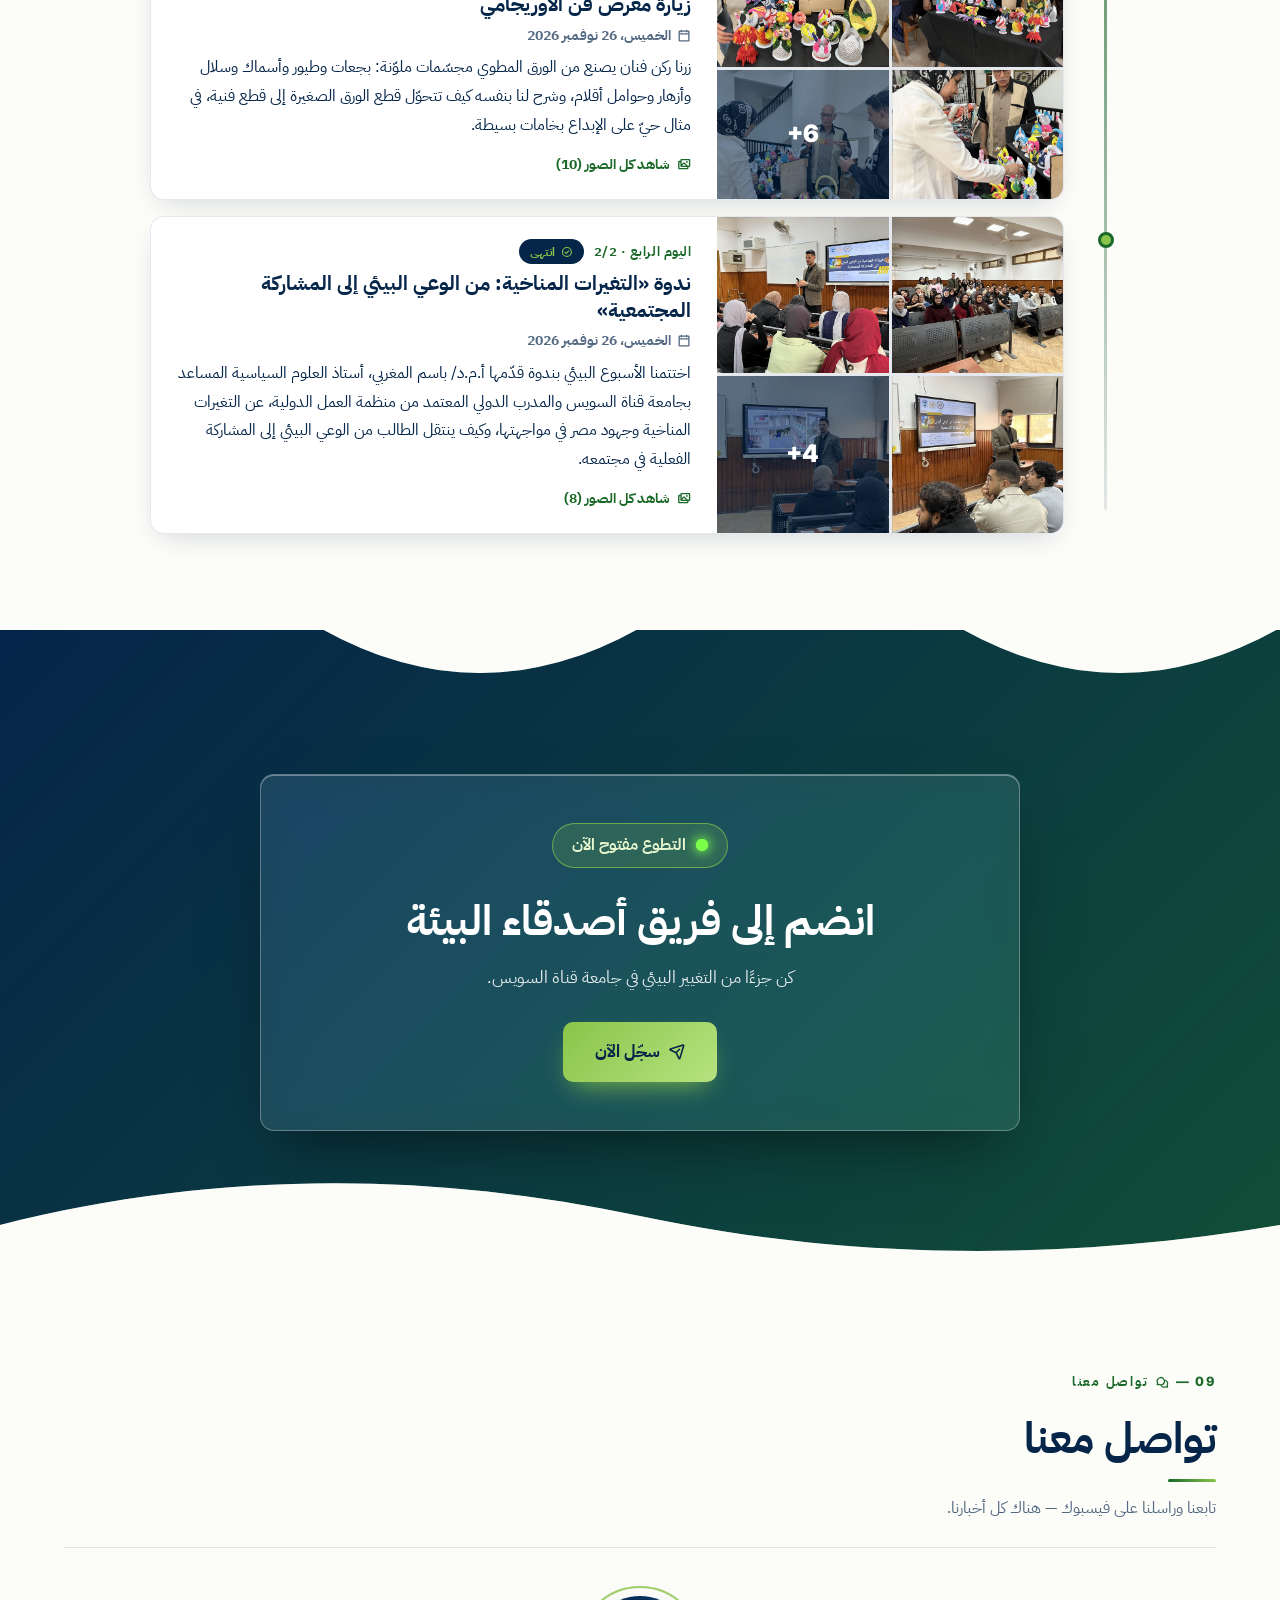
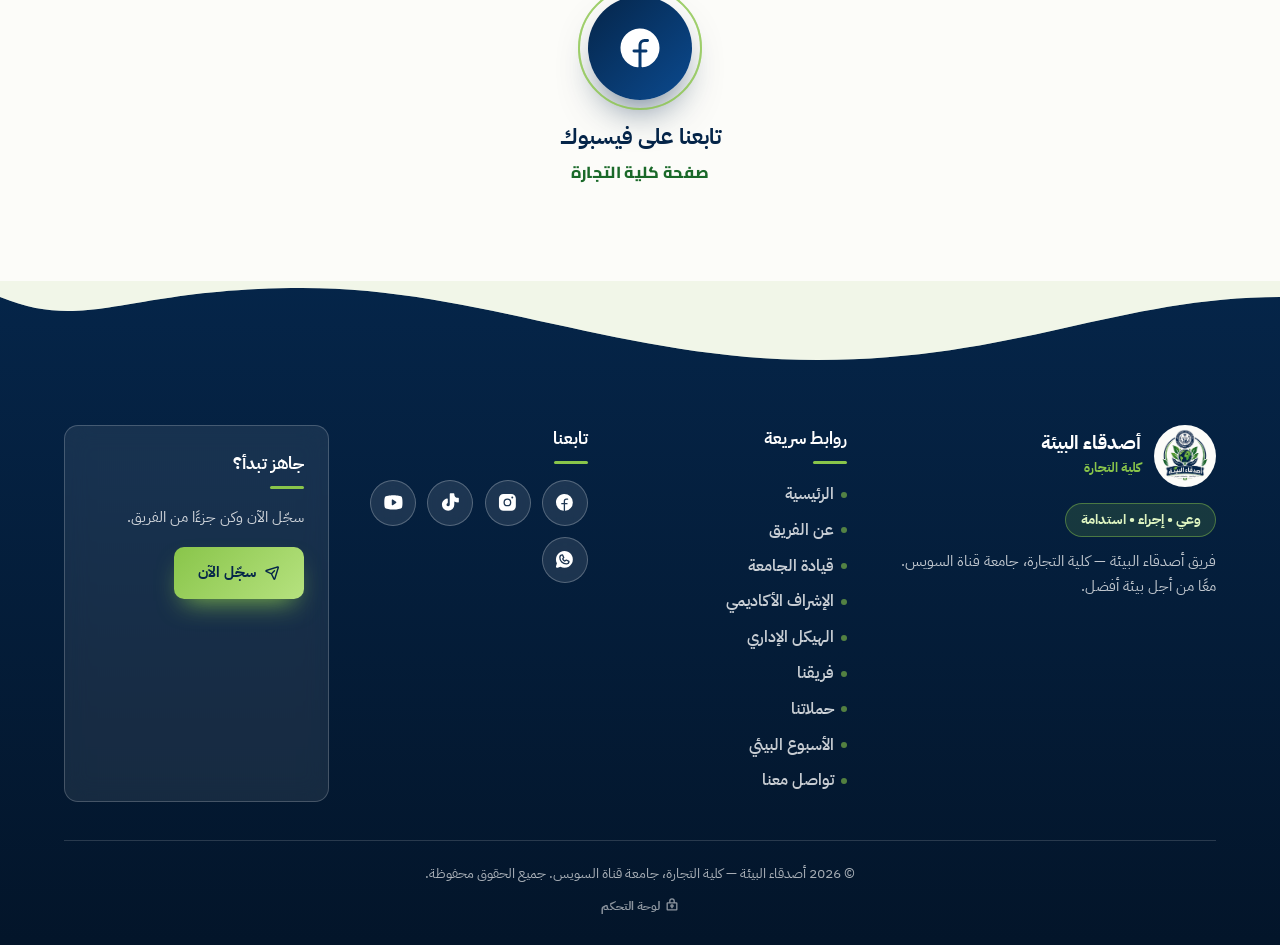
==== commit c4b00ff6: "Facebook links -> faculty page; fix Mariam's name; recrop Mariam & Heba; daily Supabase maintenance/" ====
--- a/index.html
+++ b/index.html
@@ -219,7 +219,7 @@
     <header class="sec-head reveal"><span class="pill"><i class="ph-bold ph-chats-circle"></i><span data-i18n="contactPill"></span></span><h2 data-i18n="contactTitle"></h2><p data-i18n="contactSub"></p></header>
     <a class="fb-orb reveal" id="contact-fb" target="_blank" rel="noopener">
       <span class="orb"><i class="ph-fill ph-facebook-logo"></i></span>
-      <span class="orb-text"><strong data-i18n="contactFb"></strong><span id="contact-handle" dir="ltr"></span></span>
+      <span class="orb-text"><strong data-i18n="contactFb"></strong><span id="contact-handle" dir="auto"></span></span>
     </a>
   </div>
 </section>
